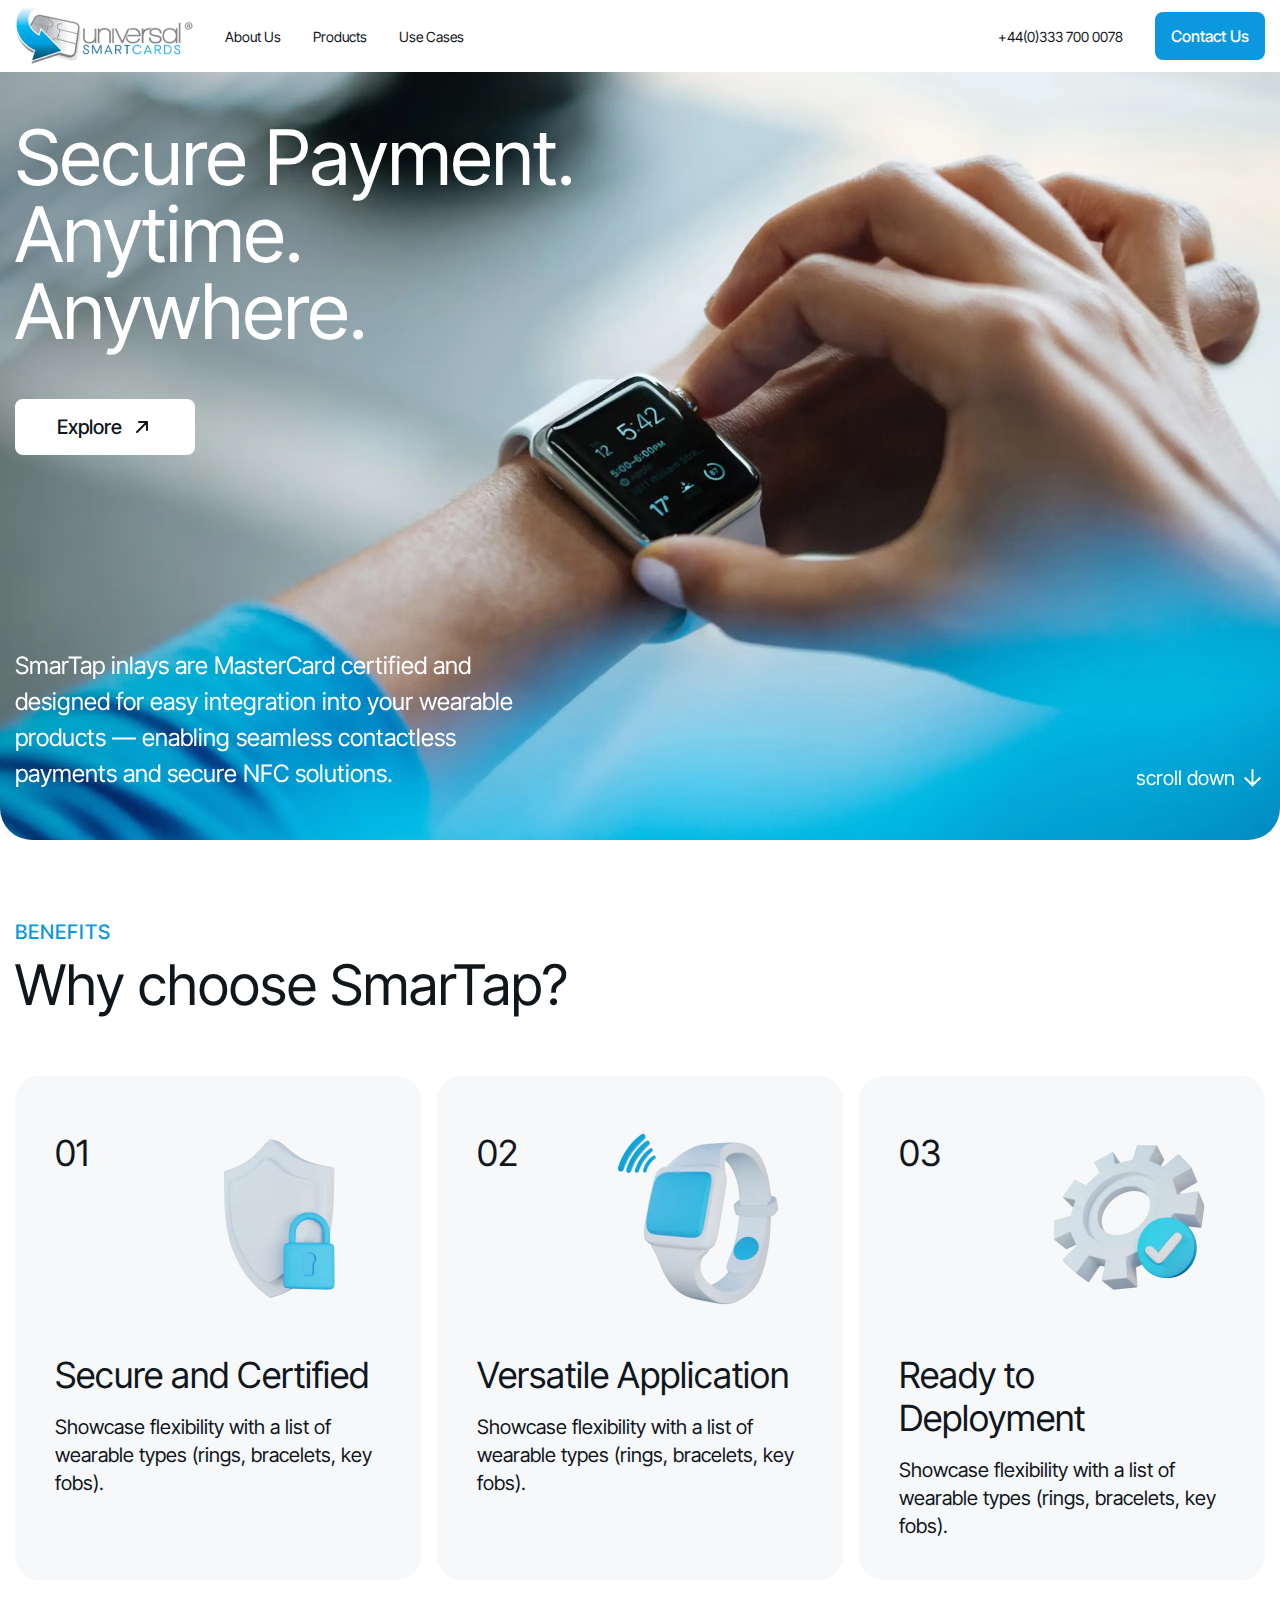
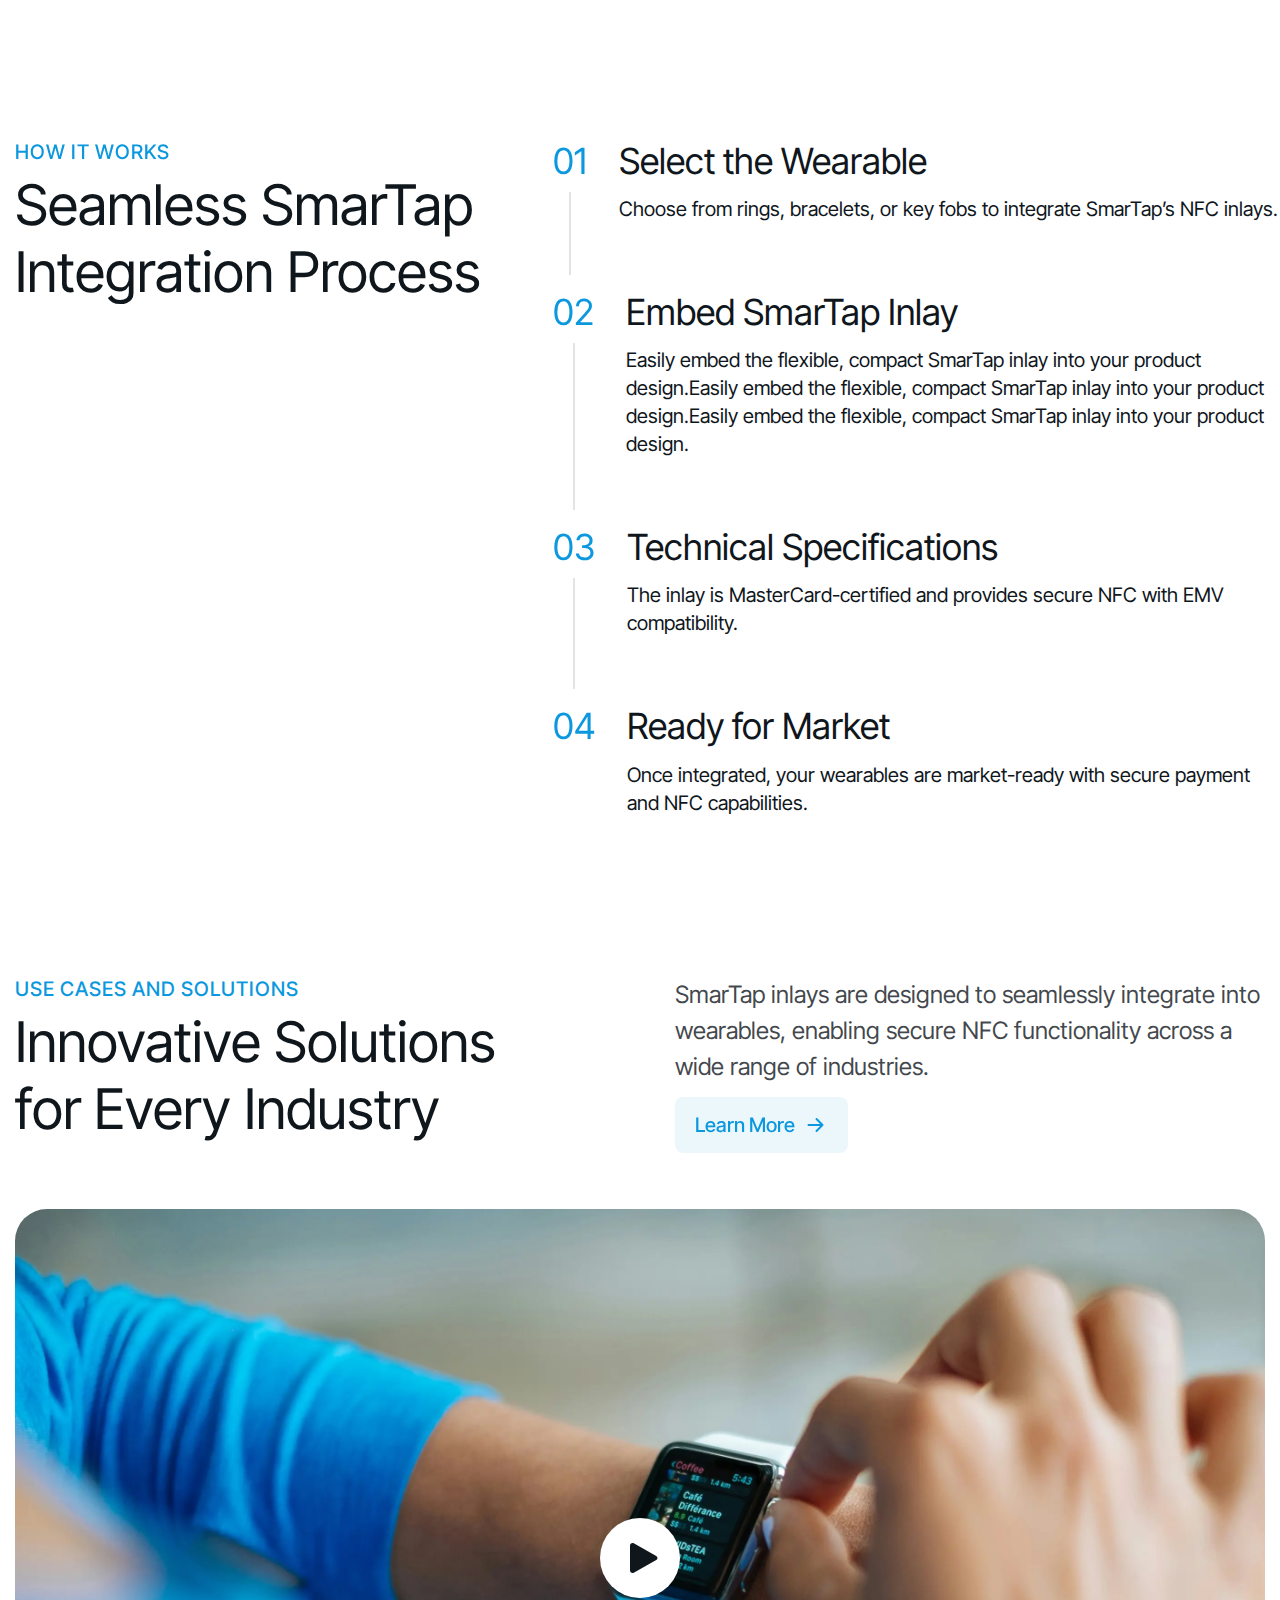
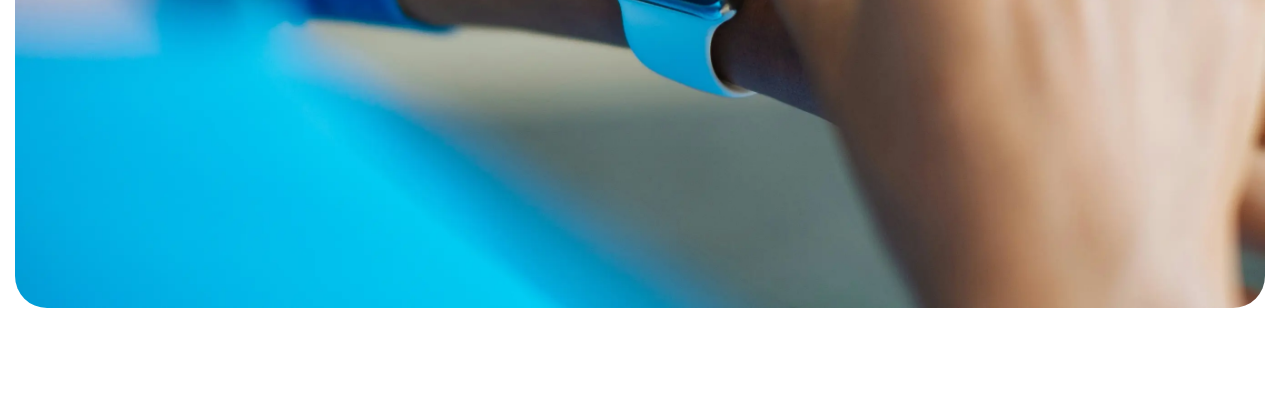
==== index.html @ 13ef45f0 "Update 27.11" ====
<!DOCTYPE html>
<html lang="en">

<head>
	<title>HomePage</title>
	<meta charset="UTF-8">
	<meta name="format-detection" content="telephone=no">
	<!-- <style>body{opacity: 0;}</style> -->
	<link rel="stylesheet" href="css/style.min.css?_v=20241127230939">
	<link rel="shortcut icon" href="favicon.ico">
	<!-- <meta name="robots" content="noindex, nofollow"> -->
	<meta name="viewport" content="width=device-width, initial-scale=1.0">
</head>

<body>
	<div class="wrapper">
		<header class="header">
			<div class="header__container">
				<div class="header__content flex items-center justify-between gap-3">
					<div class="flex items-center gap-8">
						<a href="#" class="header__logo">
							<img src="img/logo.webp" alt="Logo Main">
						</a>
						<div class="header__menu menu">
							<button type="button" class="menu__icon icon-menu"><span></span></button>
							<nav class="menu__body">
								<ul>
									<li>
										<a href="#">
											About Us
										</a>
									</li>
									<li>
										<a href="#">
											Products
										</a>
									</li>
									<li>
										<a href="#">
											Use Cases
										</a>
									</li>
								</ul>
							</nav>
						</div>
					</div>
					<div class="flex items-center gap-8">
						<div class="header__phone-block phone-block">
							<a href="tel:+44(0)333 700 0078" class="phone-block-tel">+44(0)333 700 0078</a>
							<a href="tel:+44(0)333 700 0078" class="phone-block-icon">
								<svg width="18" height="18" viewBox="0 0 18 18" fill="none" xmlns="http://www.w3.org/2000/svg">
									<path d="M6.91872 2.54768C6.66561 1.91492 6.05276 1.5 5.37126 1.5H3.07895C2.20692 1.5 1.5 2.20675 1.5 3.07878C1.5 10.491 7.50898 16.5 14.9212 16.5C15.7933 16.5 16.5 15.793 16.5 14.921L16.5004 12.6283C16.5004 11.9468 16.0856 11.334 15.4528 11.0809L13.2558 10.2024C12.6874 9.97509 12.0402 10.0774 11.57 10.4693L11.0029 10.9422C10.3407 11.4941 9.36636 11.4502 8.75683 10.8407L7.16018 9.24255C6.55065 8.63302 6.50561 7.65945 7.05745 6.99724L7.53027 6.43025C7.92218 5.95996 8.02541 5.31263 7.79805 4.74424L6.91872 2.54768Z" stroke="#0B98DE" stroke-width="2" stroke-linecap="round" stroke-linejoin="round" />
								</svg>
							</a>
						</div>

						<div class="header__actions">
							<a href="#" class="button button-size-m button-primary">
								<span>
									Contact Us
								</span>
							</a>
						</div>
					</div>
				</div>
			</div>
		</header>
		<main class="page">
			<section class="jumbotron">
				<div class="jumbotron__container">
					<div class="jumbotron__content">
						<div class="jumbotron__top top-jumbotron">
							<div class="flex flex-col gap-12">
								<h1 class="display-large text-light-900">
									Secure Payment. <br> Anytime. <br> Anywhere.
								</h1>
								<a href="#" class="jumbotron-button button button-secondary button-size-l justify-center">
									<span>Explore</span>
									<i>
										<svg width="24" height="24" viewBox="0 0 24 24" fill="none" xmlns="http://www.w3.org/2000/svg">
											<path d="M7 17L17 7M17 7H9M17 7V15" stroke="#0F161C" stroke-width="2" stroke-linecap="round" stroke-linejoin="round" />
										</svg>
									</i>
								</a>
							</div>
						</div>
						<div class="jumbotron__bottom bottom-jumbotron flex items-end gap-4 justify-between">
							<div class="jumbotron__desc body-large text-light-900">
								<p>
									SmarTap inlays are MasterCard certified and designed for easy integration into your wearable products — enabling seamless contactless payments and secure NFC solutions.
								</p>
							</div>
							<button type="button" data-goto=".jumpscroll" class="scroll-down-btn body-medium inline-flex items-center gap-1.5 text-light-900">
								<span>
									scroll down
								</span>
								<i>
									<svg width="24" height="24" viewBox="0 0 24 24" fill="none" xmlns="http://www.w3.org/2000/svg">
										<path d="M10.51 3.29757L12.4899 3.29757V16.874L18.5711 10.7929L19.9853 12.2071L11.5 20.6924L3.01471 12.2071L4.42893 10.7929L10.51 16.874L10.51 3.29757Z" fill="currentColor" />
									</svg>
								</i>
							</button>
						</div>
					</div>
				</div>
				<div class="jumbotron__background">
					<img src="img/jumbotron/hero-bg.webp" alt="IMAGE HERO BG">
				</div>
			</section>
			<!-- /.jumbotron -->
			<div class="jumpscroll"></div>
			<section class="benefits py-20">
				<div class="benefits__container">
					<div class="benefits__content">
						<div class="benefits__heading section-heading flex items-start gap-4 justify-between">
							<div class="section-heading__left flex flex-col gap-2">
								<span>Benefits</span>
								<h2 class="headline-large">
									Why choose SmarTap?
								</h2>
							</div>
						</div>
						<div class="benefits__body">
							<div class="benefits__list">
								<div class="benefits__item item-benefit">
									<div class="item-benefit__body">
										<div class="item-benefit__header">
											<span class="headline-medium text-dark-600">01</span>
											<div class="item-benefit__icon">
												<img src="img/benefits/01.webp" alt="Icon Item Benefit">
											</div>
										</div>
										<div class="item-benefit__content">
											<div class="item-benefit__text">
												<h5 class="headline-medium text-dark-800 mb-4">
													Secure and Certified
												</h5>
												<div class="body-medium text-dark-600">
													<p>
														Showcase flexibility with a list of wearable types (rings, bracelets, key fobs).
													</p>
												</div>
											</div>
											<div class="item-benefit__icon--pc">
												<img src="img/benefits/01.webp" alt="Icon Item Benefit">
											</div>
										</div>
									</div>
								</div>
								<div class="benefits__item item-benefit">
									<div class="item-benefit__body">
										<div class="item-benefit__header">
											<span class="headline-medium text-dark-600">02</span>
											<div class="item-benefit__icon">
												<img src="img/benefits/02.webp" alt="Icon Item Benefit">
											</div>
										</div>
										<div class="item-benefit__content">
											<div class="item-benefit__text">
												<h5 class="headline-medium text-dark-800 mb-4">
													Versatile Application
												</h5>
												<div class="body-medium text-dark-600">
													<p>
														Showcase flexibility with a list of wearable types (rings, bracelets, key fobs).
													</p>
												</div>
											</div>
											<div class="item-benefit__icon--pc">
												<img src="img/benefits/02.webp" alt="Icon Item Benefit">
											</div>
										</div>
									</div>
								</div>
								<div class="benefits__item item-benefit">
									<div class="item-benefit__body">
										<div class="item-benefit__header">
											<span class="headline-medium text-dark-600">03</span>
											<div class="item-benefit__icon">
												<img src="img/benefits/03.webp" alt="Icon Item Benefit">
											</div>
										</div>
										<div class="item-benefit__content">
											<div class="item-benefit__text">
												<h5 class="headline-medium text-dark-800 mb-4">
													Ready to Deployment
												</h5>
												<div class="body-medium text-dark-600">
													<p>
														Showcase flexibility with a list of wearable types (rings, bracelets, key fobs).
													</p>
												</div>
											</div>
											<div class="item-benefit__icon--pc">
												<img src="img/benefits/03.webp" alt="Icon Item Benefit">
											</div>
										</div>
									</div>
								</div>
							</div>
						</div>
					</div>
				</div>
			</section>
			<!-- /.benefits -->
			<section class="how-it-works py-20">
				<div class="how-it-works__container">
					<div class="how-it-works__content">
						<div class="how-it-works__heading section-heading flex items-start gap-4 justify-between lg:mb-0">
							<div class="section-heading__left flex flex-col gap-2 sticky top-5">
								<span>How it Works</span>
								<h2 class="headline-large">
									Seamless SmarTap Integration Process
								</h2>
							</div>
						</div>
						<div class="how-it-works__body">
							<div class="how-it-works__steps">
								<div class="how-it-works__step step">
									<div class="step__body">
										<div class="step__num">01</div>
										<div class="step__content">
											<h5 class="headline-medium text-dark-800 mb-3">Select the Wearable</h5>
											<p class="text-dark-600 body-medium">Choose from rings, bracelets, or key fobs to integrate SmarTap’s NFC inlays.</p>
										</div>
									</div>
								</div>
								<div class="how-it-works__step step">
									<div class="step__body">
										<div class="step__num">02</div>
										<div class="step__content">
											<h5 class="headline-medium text-dark-800 mb-3">Embed SmarTap Inlay</h5>
											<p class="text-dark-600 body-medium">Easily embed the flexible, compact SmarTap inlay into your product design.Easily embed the flexible, compact SmarTap inlay into your product design.Easily embed the flexible, compact SmarTap inlay into your product design.</p>
										</div>
									</div>
								</div>
								<div class="how-it-works__step step">
									<div class="step__body">
										<div class="step__num">03</div>
										<div class="step__content">
											<h5 class="headline-medium text-dark-800 mb-3">Technical Specifications</h5>
											<p class="text-dark-600 body-medium">The inlay is MasterCard-certified and provides secure NFC with EMV compatibility.</p>
										</div>
									</div>
								</div>
								<div class="how-it-works__step step">
									<div class="step__body">
										<div class="step__num">04</div>
										<div class="step__content">
											<h5 class="headline-medium text-dark-800 mb-3">Ready for Market</h5>
											<p class="text-dark-600 body-medium">Once integrated, your wearables are market-ready with secure payment and NFC capabilities.</p>
										</div>
									</div>
								</div>
							</div>
						</div>
					</div>
				</div>
			</section>
			<!-- /.how-it-works -->

			<section class="promo-video py-20">
				<div class="promo-video__container">
					<div class="promo-video__content">
						<div class="promo-video__heading section-heading flex items-start gap-4 justify-between flex-wrap">
							<div class="section-heading__left flex flex-col gap-2">
								<span>Use Cases and Solutions</span>
								<h2 class="headline-large">
									Innovative Solutions <br> for Every Industry
								</h2>
							</div>
							<div class="section-heading__right flex flex-col gap-3 items-start">
								<div class="body-large text-dark-700">
									<p>
										SmarTap inlays are designed to seamlessly integrate into wearables, enabling secure NFC functionality across a wide range of industries.
									</p>
								</div>
								<a href="#" class="button button-arrow-right button-size-l button-tinted">
									<span>
										Learn More
									</span>
									<i>
										<svg width="25" height="24" viewBox="0 0 25 24" fill="none" xmlns="http://www.w3.org/2000/svg">
											<path d="M5.5 12H19.5M19.5 12L13.5 6M19.5 12L13.5 18" stroke="currentColor" stroke-width="2" stroke-linecap="round" stroke-linejoin="round" />
										</svg>
									</i>
								</a>
							</div>
						</div>
						<div class="promo-video__body">
							<div class="video-container">
								<video class="video-container__video" id="videoPromoCases" src="img/videos/video-1.mp4" controlslist="nodownload" preload="metadata" poster="img/videos/video-1-preview.webp"></video>
								<button class="video-container__control custom-play">
									<svg width="80" height="80" viewBox="0 0 80 80" fill="none" xmlns="http://www.w3.org/2000/svg">
										<g filter="url(#filter0_b_16534_3296)">
											<rect width="80" height="80" rx="40" fill="white" />
											<path d="M56.25 37.904C57.9167 38.8355 57.9167 41.1645 56.25 42.096L33.75 54.6721C32.0833 55.6037 30 54.4392 30 52.5761L30 27.4239C30 25.5608 32.0833 24.3963 33.75 25.3279L56.25 37.904Z" fill="#0F161C" />
										</g>
										<defs>
											<filter id="filter0_b_16534_3296" x="-16" y="-16" width="112" height="112" filterUnits="userSpaceOnUse" color-interpolation-filters="sRGB">
												<feFlood flood-opacity="0" result="BackgroundImageFix" />
												<feGaussianBlur in="BackgroundImageFix" stdDeviation="8" />
												<feComposite in2="SourceAlpha" operator="in" result="effect1_backgroundBlur_16534_3296" />
												<feBlend mode="normal" in="SourceGraphic" in2="effect1_backgroundBlur_16534_3296" result="shape" />
											</filter>
										</defs>
									</svg>
								</button>
							</div>


						</div>
					</div>
				</div>
			</section>
			<!-- /.promo-video -->
		</main>
		<footer class="footer">
			<div class="footer__container">
			</div>
		</footer>
	</div>
	<script src="js/app.min.js?_v=20241127230939"></script>
</body>

</html>
---- css/style.min.css ----
@import url(https://fonts.googleapis.com/css?family=Inter+Tight:100,200,300,regular,500,600,700,800,900);:root{--dark-900:rgba(0, 0, 0, 1);--dark-800:rgba(15, 22, 28, 1);--dark-700:rgba(15, 22, 28, 0.8);--dark-400:rgba(15, 22, 28, 0.6);--dark-300:rgba(15, 22, 28, 0.12);--light-900:rgba(255, 255, 255, 1);--light-800:rgba(255, 255, 255, 0.9);--light-700:rgba(255, 255, 255, 0.72);--light-400:rgba(255, 255, 255, 0.44);--light-400:rgba(255, 255, 255, 0.24);--light-400:rgba(255, 255, 255, 0.06);--brand-main:rgba(11, 152, 222, 1);--brand-hover:rgba(0, 129, 201, 1);--brand-press:rgba(1, 102, 163, 1);--brand-25:#F7F8FA;--opacity-300:rgba(11, 152, 222, 0.24);--opacity-200:rgba(11, 152, 222, 0.12);--opacity-100:rgba(11, 152, 222, 0.08);--system-info:rgba(11, 99, 222, 1);--system-success:rgba(37, 157, 105, 1);--system-warning:rgba(246, 191, 63, 1);--system-danger:rgba(232, 77, 38, 1);--display-large:6rem;--display-medium:4rem;--display-small:2.25rem;--headline-large:3.5rem;--headline-medium:2.25rem;--headline-small:1.75rem;--headline-extra-small:1.25rem;--title-large:1.2rem;--title-medium:1.25rem;--title-small:1rem;--label-large:1.25rem;--label-medium:1rem;--label-small:.875rem;--body-large:1.5rem;--body-medium:1.25rem;--body-small:.875rem;--focus:rgba(11, 152, 222, 0.24) 0 0 2px;--shadow-l:0 24px 140px rgba(15, 22, 28, 0.12);--shadow-m:0 12px 32px rgba(15, 22, 28, 0.03);--shadow-s:0 8px 26px rgba(15, 22, 28, 0.03);--shadow-xs:0 1px 6px rgba(15, 22, 28, 0.03)}.display-large{font-size:clamp(var(--display-small),6vw,var(--display-large));font-weight:400;line-height:1}.display-medium{font-size:clamp(var(--display-small),5vw,var(--display-medium));font-weight:400;line-height:1}.display-small{font-size:clamp(var(--display-small),4vw,var(--display-small));font-weight:400;line-height:1}.headline-large{font-size:clamp(var(--headline-small),6vw,var(--headline-large));font-weight:400;line-height:1.2}.headline-medium{font-size:clamp(var(--headline-small),5vw,var(--headline-medium));font-weight:400;line-height:1.2}.headline-small{font-size:clamp(var(--headline-small),4vw,var(--headline-small));font-weight:400;line-height:1.2}.headline-extra-small{font-size:clamp(var(--headline-extra-small),3vw,var(--headline-extra-small));font-weight:400;line-height:1.2}.title-large{font-size:clamp(var(--title-medium),3vw,var(--title-large));font-weight:500;line-height:1.2;letter-spacing:2px}.title-medium{font-size:clamp(var(--title-small),3vw,var(--title-medium));font-weight:500;line-height:1.2;letter-spacing:2px}.title-small{font-size:1rem;font-weight:500;line-height:1.2;letter-spacing:2px}.label-large{font-size:clamp(var(--label-medium),2vw,var(--label-large));font-weight:500;line-height:1.2}.label-medium{font-size:clamp(var(--label-small),2vw,var(--label-medium));font-weight:500;line-height:1.2}.label-small{font-size:.875rem;font-weight:500;line-height:1.2}.body-large{font-size:clamp(var(--body-small),2vw,var(--body-large));font-weight:400;line-height:1.5}.body-medium{font-size:clamp(var(--body-small),2.5vw,var(--body-medium));font-weight:400;line-height:1.4}.body-small{font-size:.875rem;font-weight:400;line-height:1.4}*{padding:0;margin:0;border:0}*,*::after,*::before{box-sizing:border-box}*::after,*::before{display:inline-block}body,html{height:100%;min-width:320px}body{color:#0f161c;line-height:1;font-family:"Inter Tight";font-size:.875rem;-ms-text-size-adjust:100%;-moz-text-size-adjust:100%;-webkit-text-size-adjust:100%;-webkit-font-smoothing:antialiased;-moz-osx-font-smoothing:grayscale}button,input,textarea{font-family:"Inter Tight";font-size:inherit;line-height:inherit;color:inherit;background-color:rgba(0,0,0,0)}input,textarea{width:100%}label{display:inline-block}button,option,select{cursor:pointer}a{display:inline-block;color:inherit;text-decoration:none}ul li{list-style:none}img{vertical-align:top}h1,h2,h3,h4,h5,h6{font-weight:inherit;font-size:inherit}*,::after,::before{--tw-border-spacing-x:0;--tw-border-spacing-y:0;--tw-translate-x:0;--tw-translate-y:0;--tw-rotate:0;--tw-skew-x:0;--tw-skew-y:0;--tw-scale-x:1;--tw-scale-y:1;--tw-scroll-snap-strictness:proximity;--tw-ring-offset-width:0px;--tw-ring-offset-color:#fff;--tw-ring-color:rgb(59 130 246 / 0.5);--tw-ring-offset-shadow:0 0 #0000;--tw-ring-shadow:0 0 #0000;--tw-shadow:0 0 #0000;--tw-shadow-colored:0 0 #0000}::-ms-backdrop{--tw-border-spacing-x:0;--tw-border-spacing-y:0;--tw-translate-x:0;--tw-translate-y:0;--tw-rotate:0;--tw-skew-x:0;--tw-skew-y:0;--tw-scale-x:1;--tw-scale-y:1;--tw-scroll-snap-strictness:proximity;--tw-ring-offset-width:0px;--tw-ring-offset-color:#fff;--tw-ring-color:rgb(59 130 246 / 0.5);--tw-ring-offset-shadow:0 0 #0000;--tw-ring-shadow:0 0 #0000;--tw-shadow:0 0 #0000;--tw-shadow-colored:0 0 #0000}::backdrop{--tw-border-spacing-x:0;--tw-border-spacing-y:0;--tw-translate-x:0;--tw-translate-y:0;--tw-rotate:0;--tw-skew-x:0;--tw-skew-y:0;--tw-scale-x:1;--tw-scale-y:1;--tw-scroll-snap-strictness:proximity;--tw-ring-offset-width:0px;--tw-ring-offset-color:#fff;--tw-ring-color:rgb(59 130 246 / 0.5);--tw-ring-offset-shadow:0 0 #0000;--tw-ring-shadow:0 0 #0000;--tw-shadow:0 0 #0000;--tw-shadow-colored:0 0 #0000}*,::after,::before{box-sizing:border-box;border-width:0;border-style:solid;border-color:#e5e7eb}::after,::before{--tw-content:''}:host,html{line-height:1.5;-webkit-text-size-adjust:100%;-moz-tab-size:4;-o-tab-size:4;tab-size:4;font-family:ui-sans-serif,system-ui,sans-serif,"Apple Color Emoji","Segoe UI Emoji","Segoe UI Symbol","Noto Color Emoji";-webkit-font-feature-settings:normal;font-feature-settings:normal;font-variation-settings:normal;-webkit-tap-highlight-color:transparent}body{margin:0;line-height:inherit}hr{height:0;color:inherit;border-top-width:1px}abbr:where([title]){-webkit-text-decoration:underline dotted;text-decoration:underline dotted}h1,h2,h3,h4,h5,h6{font-size:inherit;font-weight:inherit}a{color:inherit;text-decoration:inherit}b,strong{font-weight:bolder}code,kbd,pre,samp{font-family:ui-monospace,SFMono-Regular,Menlo,Monaco,Consolas,"Liberation Mono","Courier New",monospace;-webkit-font-feature-settings:normal;font-feature-settings:normal;font-variation-settings:normal;font-size:1em}small{font-size:80%}sub,sup{font-size:75%;line-height:0;position:relative;vertical-align:baseline}sub{bottom:-.25em}sup{top:-.5em}table{text-indent:0;border-color:inherit;border-collapse:collapse}button,input,optgroup,select,textarea{font-family:inherit;-webkit-font-feature-settings:inherit;font-feature-settings:inherit;font-variation-settings:inherit;font-size:100%;font-weight:inherit;line-height:inherit;letter-spacing:inherit;color:inherit;margin:0;padding:0}button,select{text-transform:none}button,input:where([type='button']),input:where([type='reset']),input:where([type='submit']){-webkit-appearance:button;background-color:transparent;background-image:none}:-moz-focusring{outline:auto}:-moz-ui-invalid{box-shadow:none}progress{vertical-align:baseline}::-webkit-inner-spin-button,::-webkit-outer-spin-button{height:auto}[type='search']{-webkit-appearance:textfield;outline-offset:-2px}::-webkit-search-decoration{-webkit-appearance:none}::-webkit-file-upload-button{-webkit-appearance:button;font:inherit}summary{display:list-item}blockquote,dd,dl,figure,h1,h2,h3,h4,h5,h6,hr,p,pre{margin:0}fieldset{margin:0;padding:0}legend{padding:0}menu,ol,ul{list-style:none;margin:0;padding:0}dialog{padding:0}textarea{resize:vertical}input::-webkit-input-placeholder,textarea::-webkit-input-placeholder{opacity:1;color:#9ca3af}input:-ms-input-placeholder,textarea:-ms-input-placeholder{opacity:1;color:#9ca3af}input::-ms-input-placeholder,textarea::-ms-input-placeholder{opacity:1;color:#9ca3af}input::placeholder,textarea::placeholder{opacity:1;color:#9ca3af}[role="button"],button{cursor:pointer}:disabled{cursor:default}audio,canvas,embed,iframe,img,object,svg,video{display:block;vertical-align:middle}img,video{max-width:100%;height:auto}[hidden]:where(:not([hidden="until-found"])){display:none}.container{width:100%}.visible{visibility:visible}.static{position:static}.fixed{position:fixed}.absolute{position:absolute}.relative{position:relative}.sticky{position:sticky}.top-5{top:1.25rem}.mb-3{margin-bottom:.75rem}.mb-4{margin-bottom:1rem}.block{display:block}.flex{display:flex}.inline-flex{display:inline-flex}.hidden{display:none}.transform{-webkit-transform:translate(var(--tw-translate-x),var(--tw-translate-y)) rotate(var(--tw-rotate)) skewX(var(--tw-skew-x)) skewY(var(--tw-skew-y)) scaleX(var(--tw-scale-x)) scaleY(var(--tw-scale-y));transform:translate(var(--tw-translate-x),var(--tw-translate-y)) rotate(var(--tw-rotate)) skewX(var(--tw-skew-x)) skewY(var(--tw-skew-y)) scaleX(var(--tw-scale-x)) scaleY(var(--tw-scale-y))}.resize{resize:both}.flex-col{flex-direction:column}.flex-wrap{flex-wrap:wrap}.items-start{align-items:flex-start}.items-end{align-items:flex-end}.items-center{align-items:center}.justify-center{justify-content:center}.justify-between{justify-content:space-between}.gap-1\.5{gap:.375rem}.gap-12{gap:3rem}.gap-2{gap:.5rem}.gap-3{gap:.75rem}.gap-4{gap:1rem}.gap-8{gap:2rem}.py-20{padding-top:5rem;padding-bottom:5rem}.text-dark-700{color:rgba(15,22,28,.8)}.text-dark-800{color:#0f161c}.text-light-900{color:#fff}.outline{outline-style:solid}.blur{--tw-blur:blur(8px);-webkit-filter:var(--tw-blur) var(--tw-brightness) var(--tw-contrast) var(--tw-grayscale) var(--tw-hue-rotate) var(--tw-invert) var(--tw-saturate) var(--tw-sepia) var(--tw-drop-shadow);filter:var(--tw-blur) var(--tw-brightness) var(--tw-contrast) var(--tw-grayscale) var(--tw-hue-rotate) var(--tw-invert) var(--tw-saturate) var(--tw-sepia) var(--tw-drop-shadow)}.filter{-webkit-filter:var(--tw-blur) var(--tw-brightness) var(--tw-contrast) var(--tw-grayscale) var(--tw-hue-rotate) var(--tw-invert) var(--tw-saturate) var(--tw-sepia) var(--tw-drop-shadow);filter:var(--tw-blur) var(--tw-brightness) var(--tw-contrast) var(--tw-grayscale) var(--tw-hue-rotate) var(--tw-invert) var(--tw-saturate) var(--tw-sepia) var(--tw-drop-shadow)}.transition{transition-property:color,background-color,border-color,text-decoration-color,fill,stroke,opacity,box-shadow,backdrop-filter,-webkit-transform,-webkit-filter;transition-property:color,background-color,border-color,text-decoration-color,fill,stroke,opacity,box-shadow,transform,filter,backdrop-filter;transition-property:color,background-color,border-color,text-decoration-color,fill,stroke,opacity,box-shadow,transform,filter,backdrop-filter,-webkit-transform,-webkit-filter;transition-timing-function:cubic-bezier(.4,0,.2,1);transition-duration:150ms}.lock body{overflow:hidden;touch-action:none;-ms-scroll-chaining:none;overscroll-behavior:none}.wrapper{min-height:100%;display:flex;flex-direction:column;overflow:hidden}@supports (overflow:clip){.wrapper{overflow:clip}}.wrapper>main{flex:1 1 auto}.wrapper>*{min-width:0}[class*=__container]{max-width:87.8125rem;margin:0 auto;padding:0 .9375rem}[class*="--gc"]{display:grid;min-width:0;grid-template-columns:.9375rem 1fr minmax(auto,85.9375rem) 1fr .9375rem}[class*="--gc"]>*{min-width:0;grid-column:3/4}.menu__body ul{display:flex;align-items:center;gap:2rem}.menu__body a{font-weight:400;color:#0f161c;transition:color .3s;font-size:.875rem}.menu__body a:hover{color:rgba(15,22,28,.8)}.icon-menu{display:none}.ibg{width:100%;height:100%;-o-object-fit:cover;object-fit:cover}.ibg--top{-o-object-position:top;object-position:top}.ibg--bottom{-o-object-position:bottom;object-position:bottom}.ibg--left{-o-object-position:left;object-position:left}.ibg--right{-o-object-position:right;object-position:right}.ibg--contain{-o-object-fit:contain;object-fit:contain}.phone-block-icon{min-width:2.5rem;min-height:2.5rem;background-color:var(--opacity-100);align-items:center;justify-content:center;border-radius:.5rem;padding:.25rem;transition-property:color,background-color,border-color,text-decoration-color,fill,stroke;transition-timing-function:cubic-bezier(.4,0,.2,1);transition-duration:150ms}.phone-block-icon:hover{background-color:var(--opacity-200)}.phone-block-icon:active{background-color:var(--opacity-300)}.phone-block-tel{color:var(--dark-800);font-size:.875rem;line-height:1.4;font-weight:400;display:none;transition-property:color,background-color,border-color,text-decoration-color,fill,stroke;transition-timing-function:cubic-bezier(.4,0,.2,1);transition-duration:150ms}.video-container__control.custom-play.phone-block-tel{opacity:0}.phone-block-tel:hover{color:var(--dark-700)}.button{position:relative;display:inline-flex;align-items:center;gap:.5rem;transition-property:color,background-color,border-color,text-decoration-color,fill,stroke;transition-timing-function:cubic-bezier(.4,0,.2,1);transition-duration:150ms}.button.button-size-l{min-width:3.5rem;padding:.5rem 1.25rem;font-size:clamp(var(--label-medium),2vw,var(--label-large));line-height:1.2;font-weight:500}.button.button-size-m{min-height:3rem;min-width:3rem;padding:.25rem 1rem;font-size:clamp(var(--label-small),2vw,var(--label-medium));line-height:1.2;font-weight:500}.button.button-arrow-right i{transition-property:-webkit-transform;transition-property:transform;transition-property:transform,-webkit-transform;transition-timing-function:cubic-bezier(.4,0,.2,1);transition-duration:150ms}.button.button-arrow-right:hover i{-webkit-transform:translateX(5px);transform:translateX(5px)}.button-primary{background-color:var(--brand-main);color:var(--light-900);border-radius:.5rem}.button-primary:hover{background-color:var(--brand-hover)}.button-primary:focus{box-shadow:0 0 0 2px rgba(11,152,222,.24)}.button-primary:active{background-color:var(--brand-press)}.button-secondary{background-color:var(--light-900);color:var(--dark-800);border-radius:.5rem}.button-secondary:focus{box-shadow:0 0 0 2px rgba(11,152,222,.24)}.button-tinted{background-color:var(--opacity-100);color:var(--brand-main);border-radius:.5rem}.button-tinted:hover{background-color:var(--opacity-200)}.button-tinted:focus{box-shadow:0 0 0 2px rgba(11,152,222,.24)}.button-tinted:active{background-color:var(--opacity-300)}.section-heading__left span{color:var(--brand-main);font-size:clamp(var(--title-small),3vw,var(--title-medium));font-weight:500;line-height:120%;letter-spacing:1px;text-align:left;text-transform:uppercase}.video-container{position:relative;display:inline-block;overflow:hidden}.video-container::before{content:"";position:absolute;inset:0;background-color:rgba(0,0,0,.2);transition:all .3s;opacity:0;pointer-events:none}.video-container.video-pause::before{opacity:1;pointer-events:auto}.video-container.video-play::before{opacity:0;pointer-events:none}.video-container__video{display:block;width:100%;height:auto}.video-container__control.custom-play{position:absolute;top:50%;left:50%;-webkit-transform:translate(-50%,-50%);transform:translate(-50%,-50%);background:rgba(0,0,0,0);border:none;padding:0;cursor:pointer;z-index:10;display:block}.video-container__control.custom-play svg{pointer-events:none;transition:opacity .3s ease}.video-container__control.custom-play.hidden{opacity:0}.scroll-down-btn{transition-property:color,background-color,border-color,text-decoration-color,fill,stroke;transition-timing-function:cubic-bezier(.4,0,.2,1);transition-duration:150ms}.scroll-down-btn i{display:inline-block;-webkit-animation:pulse 1.5s infinite;animation:pulse 1.5s infinite}@-webkit-keyframes pulse{0%{-webkit-transform:translateY(0);transform:translateY(0)}25%{-webkit-transform:translateY(5px);transform:translateY(5px)}50%{-webkit-transform:translateY(-5px);transform:translateY(-5px)}75%{-webkit-transform:translateY(5px);transform:translateY(5px)}100%{-webkit-transform:translateY(0);transform:translateY(0)}}@keyframes pulse{0%{-webkit-transform:translateY(0);transform:translateY(0)}25%{-webkit-transform:translateY(5px);transform:translateY(5px)}50%{-webkit-transform:translateY(-5px);transform:translateY(-5px)}75%{-webkit-transform:translateY(5px);transform:translateY(5px)}100%{-webkit-transform:translateY(0);transform:translateY(0)}}.header{padding:.5rem 0;min-height:4.5rem}.header__logo img{max-width:11.125rem;width:100%}.jumbotron{position:relative;display:flex;flex-direction:column;height:100%;min-height:48rem;max-height:87.5rem;border-radius:0 0 2rem 2rem}.jumbotron__container{min-height:100%;width:100%;flex:1;display:flex;flex-direction:column}.jumbotron__content{position:relative;z-index:5;padding:3rem 0;flex:1;display:flex;flex-direction:column;justify-content:space-between;gap:1.25rem;height:100%}.jumbotron__background{position:absolute;inset:0}.jumbotron__background img{border-radius:0 0 2rem 2rem;max-width:100%;width:100%;height:100%;-o-object-fit:cover;object-fit:cover}.jumbotron-button{max-width:11.25rem}.jumbotron-button:hover i{-webkit-transform:translate(5px,-5px);transform:translate(5px,-5px)}.jumbotron-button i{transition-property:-webkit-transform;transition-property:transform;transition-property:transform,-webkit-transform;transition-timing-function:cubic-bezier(.4,0,.2,1);transition-duration:150ms}.jumbotron__desc{max-width:33.75rem}.benefits__item{border-radius:1.5rem;background-color:var(--brand-25)}.benefits__item .item-benefit__header{display:flex;align-items:start;gap:1rem;justify-content:space-between;margin-bottom:2rem}.benefits__item .item-benefit__icon img{max-width:12.5rem;width:100%}.how-it-works__step{display:flex;flex-direction:column}.how-it-works__step:not(:first-child){margin-top:1rem}.how-it-works__step:last-child{padding-bottom:0}.how-it-works__step:last-child .step__num::before{content:"";display:none}.how-it-works__step .step__body{display:flex;flex:1}.how-it-works__step .step__num{color:var(--brand-main);font-size:clamp(var(--headline-small),5vw,var(--headline-medium));line-height:1.2;font-weight:400;position:relative}.how-it-works__step .step__num::before{content:"";position:absolute;width:2px;left:50%;-webkit-transform:translateX(-50%);transform:translateX(-50%);background-color:var(--dark-300)}@media (min-width:29.99875em){.how-it-works__step .step__body{gap:2rem}.how-it-works__step .step__num::before{height:100%}}@media (min-width:47.99875em){.button.button-size-l{min-height:3.5rem}.benefits__item{padding:2.5rem}.how-it-works__content{display:grid;grid-template-columns:41.4705882353% 58.5294117647%;gap:20px}.how-it-works__step{padding-bottom:3.25rem}.how-it-works__step .step__num::before{top:3.25rem}.promo-video .section-heading__right{max-width:36.875rem}}@media (min-width:61.99875em){.section-heading{margin-bottom:3.5rem}.video-container::before{border-radius:2rem}.video-container__video{border-radius:2rem}.benefits__list{display:grid;grid-template-columns:repeat(3,1fr);gap:1rem}.benefits__item .item-benefit__header span{display:inline-block;margin-top:1rem}.benefits__item .item-benefit__icon--pc{display:none}}@media (min-width:640px){.container{max-width:640px}}@media (min-width:768px){.container{max-width:768px}}@media (min-width:1024px){.container{max-width:1024px}.phone-block-icon{display:none}.phone-block-tel{display:inline-block}.lg\:mb-0{margin-bottom:0}}@media (min-width:1280px){.container{max-width:1280px}}@media (min-width:1536px){.container{max-width:1536px}}@media (max-width:61.99875em){.benefits__list{display:flex;flex-direction:column;gap:1rem}.benefits__item{display:flex;align-items:center;justify-content:space-between}.benefits__item .item-benefit__header span{display:none}}@media (max-width:47.99875em){.menu__body{position:fixed;width:100%;height:100%;left:-100%;top:0;overflow:auto;padding:3.125rem .9375rem .9375rem 1.875rem;transition:left .3s}.menu__body::before{content:"";position:fixed;width:100%;height:4.375rem;left:-100%;top:0;transition:left .3s;z-index:2}.menu-open .menu__body{left:0}.menu-open .menu__body::before{left:0}.icon-menu{display:block;position:relative;width:1.875rem;height:1.125rem;z-index:5}.icon-menu span,.icon-menu::after,.icon-menu::before{content:"";transition:all .3s ease 0s;right:0;position:absolute;width:100%;height:.125rem;background-color:#000}.icon-menu::before{top:0}.icon-menu::after{bottom:0}.icon-menu span{top:calc(50% - .0625rem)}.menu-open .icon-menu span{width:0}.menu-open .icon-menu::before{top:calc(50% - .0625rem);-webkit-transform:rotate(-45deg);transform:rotate(-45deg)}.menu-open .icon-menu::after{bottom:calc(50% - .0625rem);-webkit-transform:rotate(45deg);transform:rotate(45deg)}.button.button-size-l{min-height:3rem}.section-heading{margin-bottom:2rem}.video-container::before{border-radius:1rem}.video-container__video{border-radius:1rem}.benefits__item{padding:1.5rem}.how-it-works__content{display:flex;flex-direction:column}.how-it-works__step{padding-bottom:20px}.how-it-works__step .step__num::before{top:30px}}@media (max-width:47.99875em)and (any-hover:none){.icon-menu{cursor:default}}@media (max-width:29.99875em){.how-it-works__step{padding-bottom:0}.how-it-works__step .step__body{gap:1.25rem}.how-it-works__step .step__num::before{bottom:0}.how-it-works__step .step__num::before{top:2.5rem}}@media (max-width:61.99875em)and (min-width:47.99875em){.section-heading{margin-bottom:3rem}.video-container::before{border-radius:1.5rem}.video-container__video{border-radius:1.5rem}}@media (max-width:61.99875em)and (min-width:29.99875em){.benefits__item .item-benefit__content{display:flex;align-items:center;justify-content:space-between}.benefits__item .item-benefit__header{display:none}.benefits__item .item-benefit__icon{display:none}}
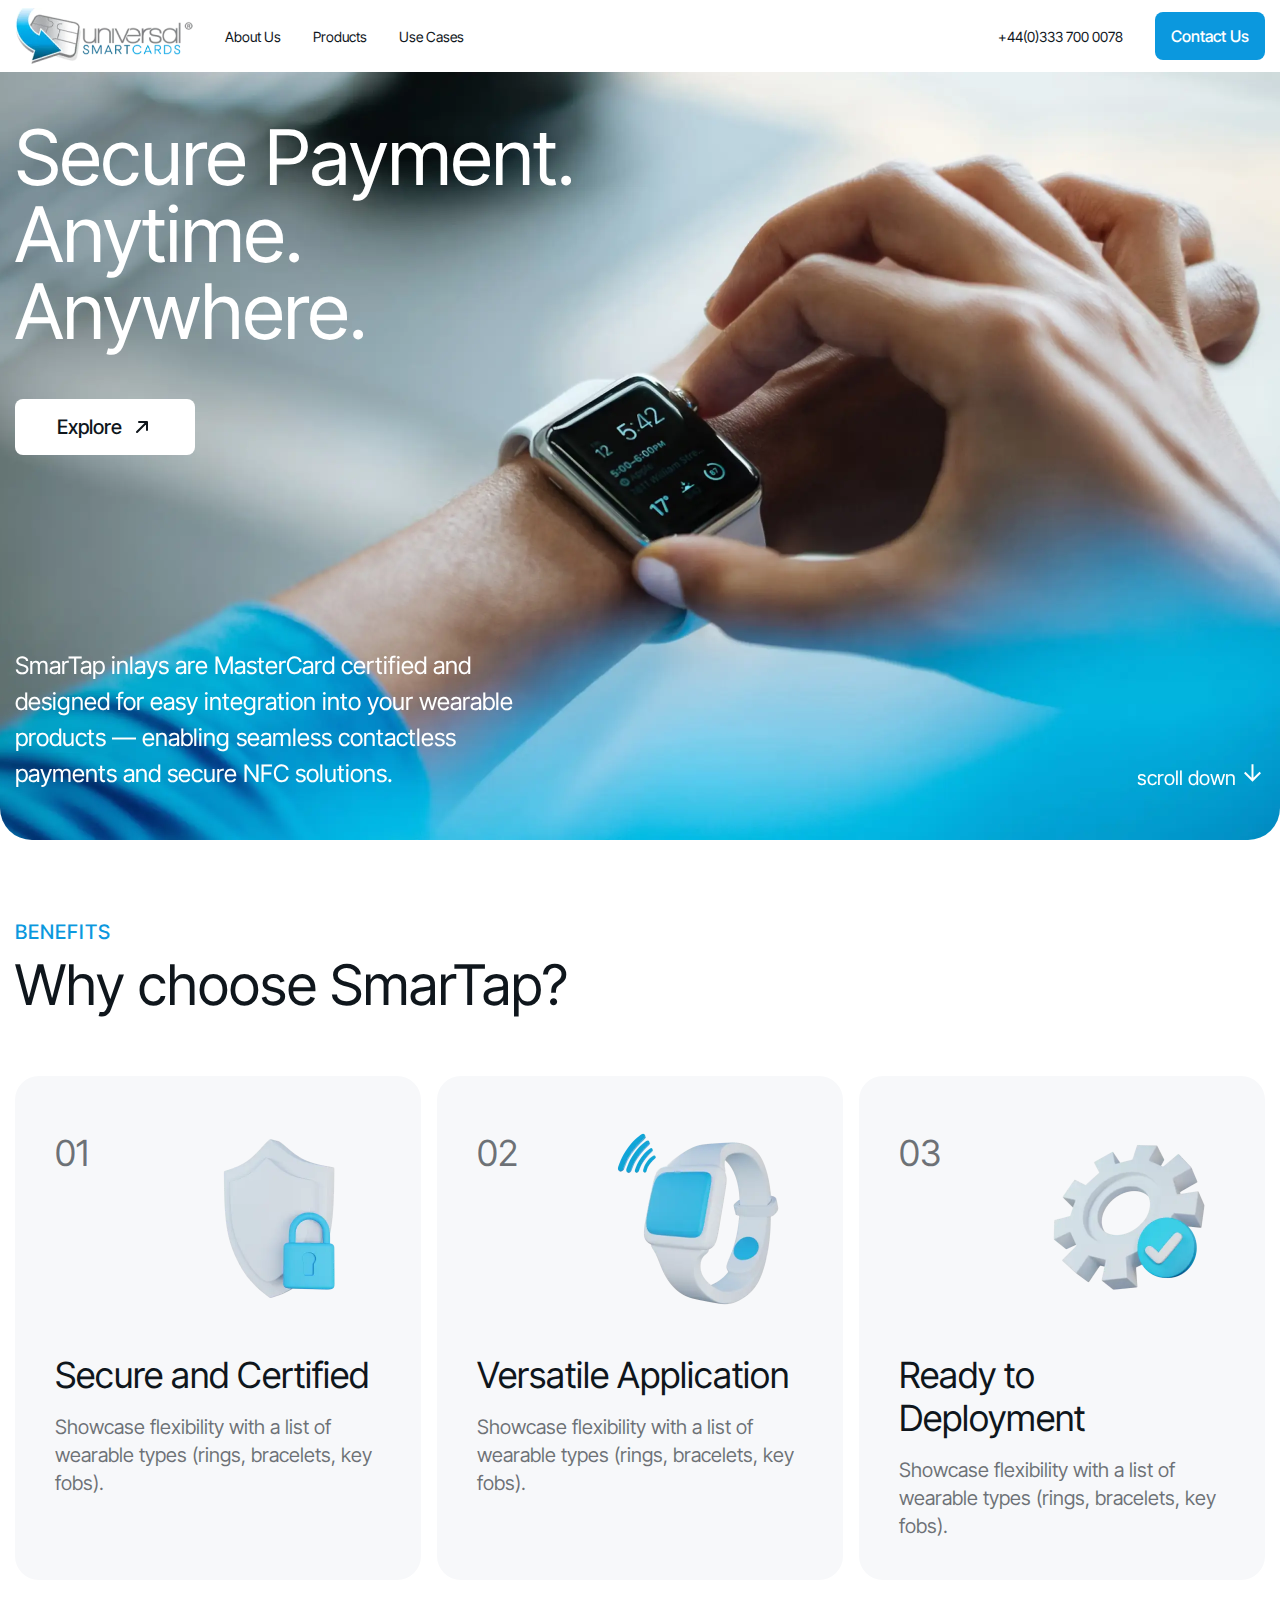
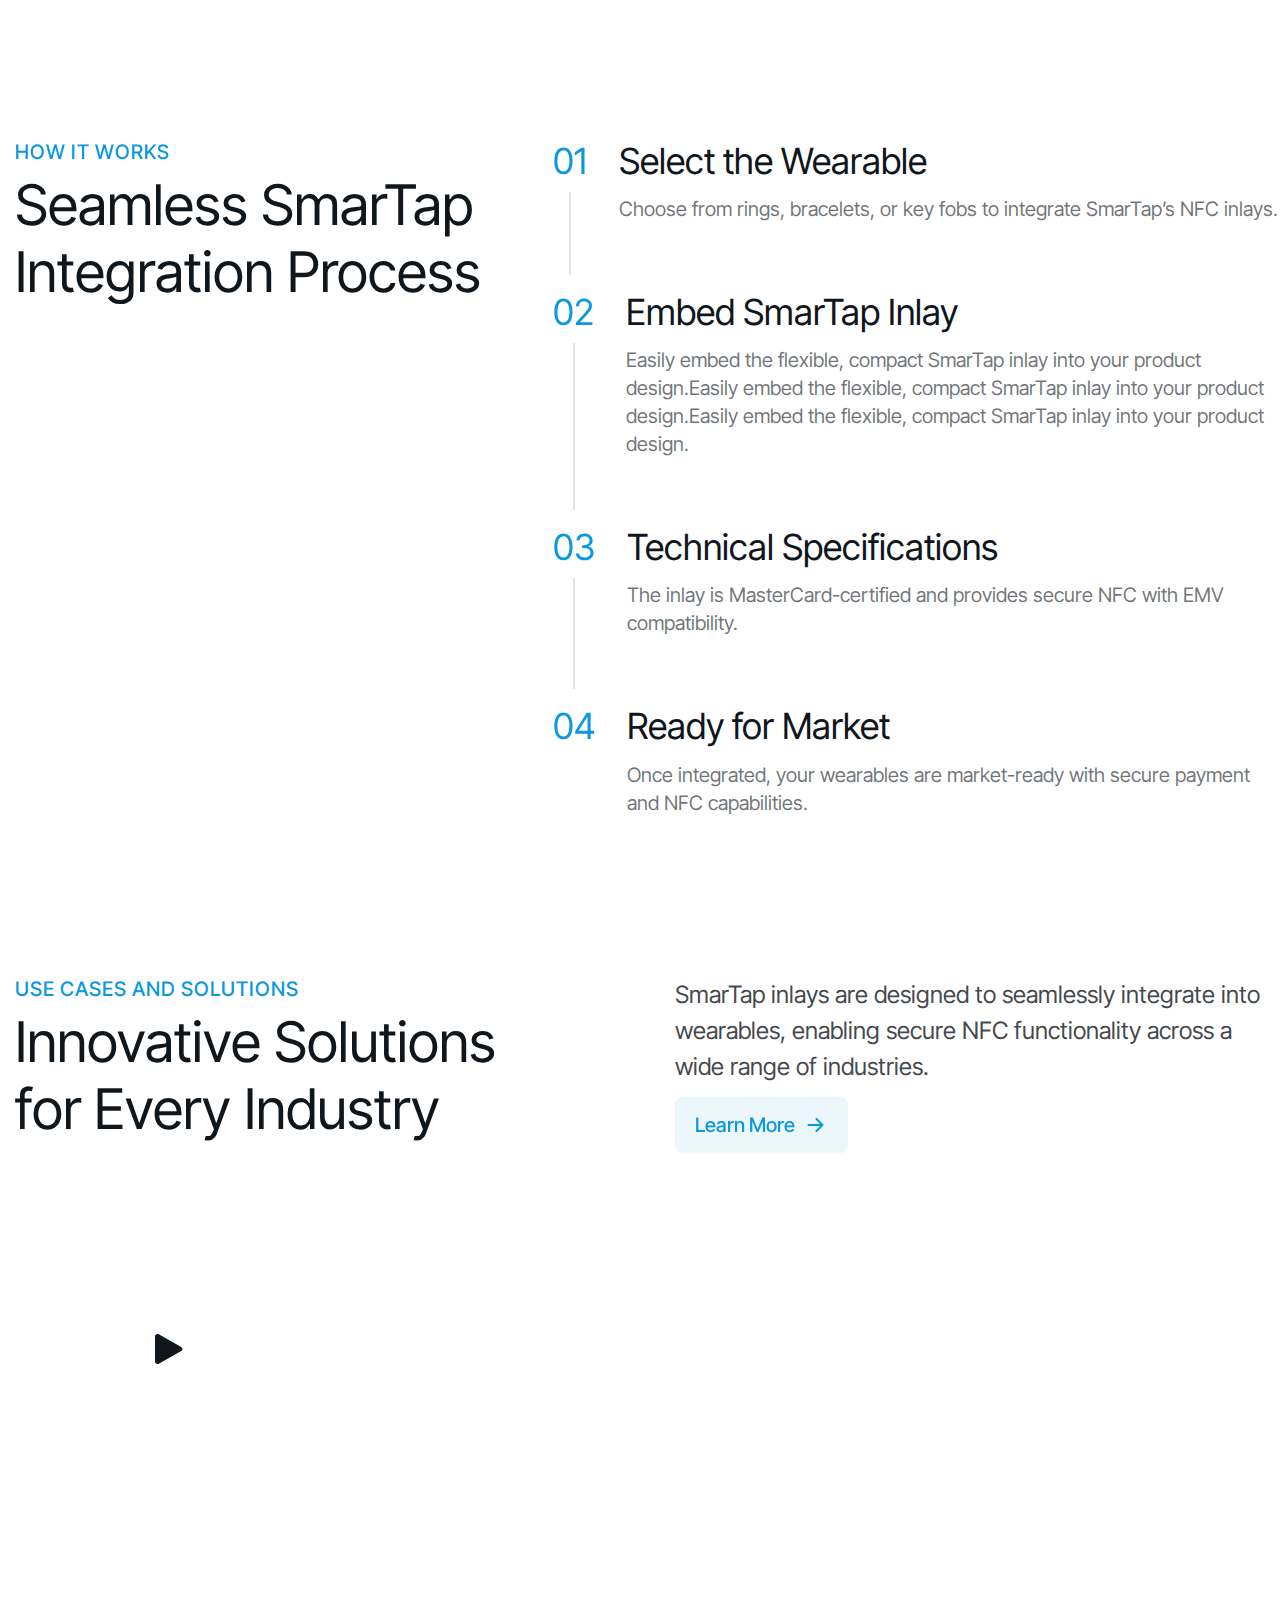
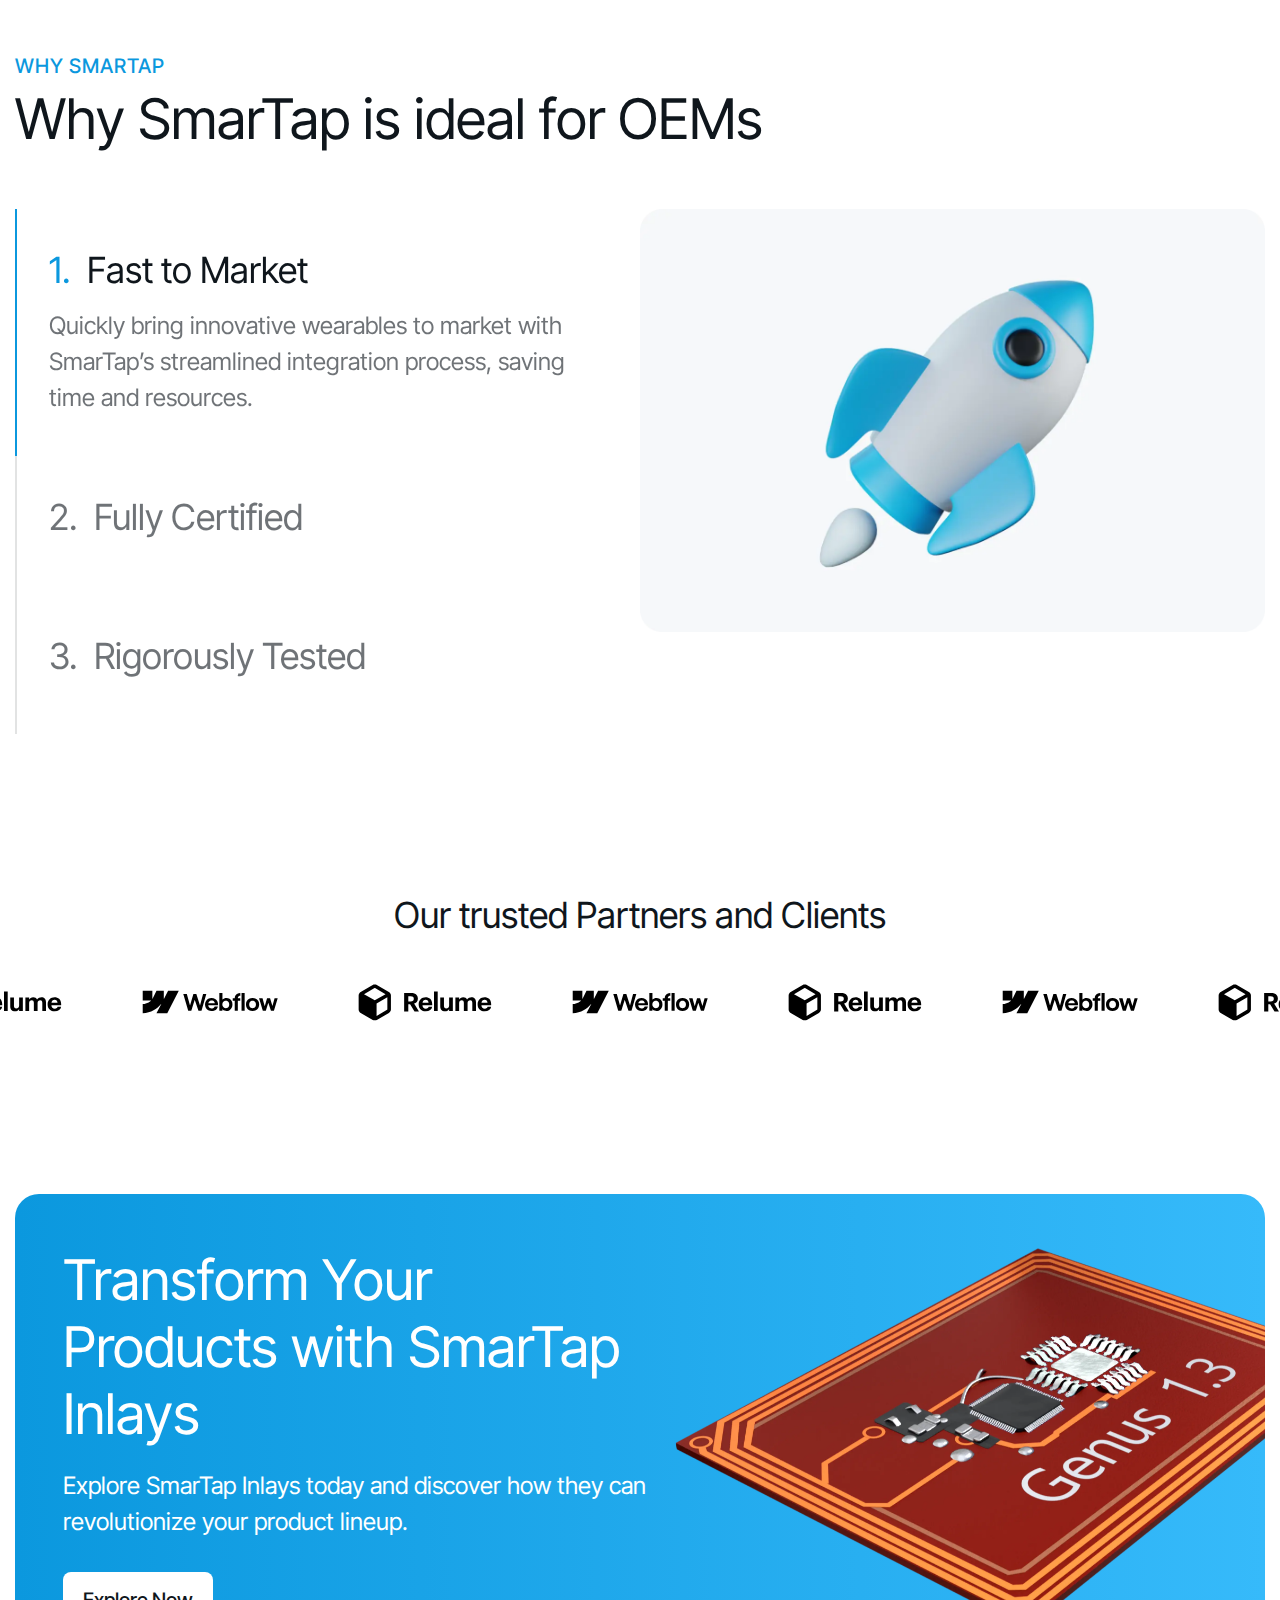
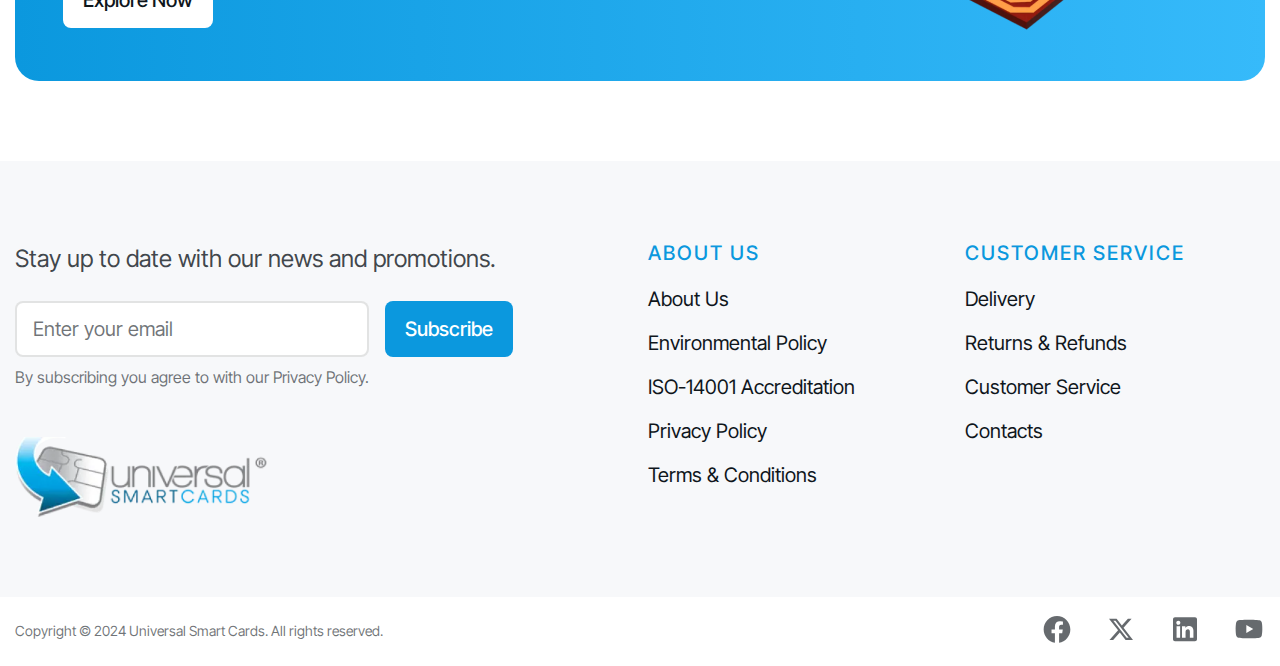
==== commit 605e6b63: "Update 29.11-30.11" ====
--- a/index.html
+++ b/index.html
@@ -6,7 +6,7 @@
 	<meta charset="UTF-8">
 	<meta name="format-detection" content="telephone=no">
 	<!-- <style>body{opacity: 0;}</style> -->
-	<link rel="stylesheet" href="css/style.min.css?_v=20241127230939">
+	<link rel="stylesheet" href="css/style.min.css?_v=20241130011218">
 	<link rel="shortcut icon" href="favicon.ico">
 	<!-- <meta name="robots" content="noindex, nofollow"> -->
 	<meta name="viewport" content="width=device-width, initial-scale=1.0">
@@ -17,12 +17,13 @@
 		<header class="header">
 			<div class="header__container">
 				<div class="header__content flex items-center justify-between gap-3">
-					<div class="flex items-center gap-8">
+					<div class="flex items-center sm:gap-8 gap-3">
+						<button type="button" class="menu__icon icon-menu"><span></span></button>
 						<a href="#" class="header__logo">
 							<img src="img/logo.webp" alt="Logo Main">
 						</a>
 						<div class="header__menu menu">
-							<button type="button" class="menu__icon icon-menu"><span></span></button>
+
 							<nav class="menu__body">
 								<ul>
 									<li>
@@ -44,7 +45,7 @@
 							</nav>
 						</div>
 					</div>
-					<div class="flex items-center gap-8">
+					<div class="flex items-center sm:gap-8 gap-2">
 						<div class="header__phone-block phone-block">
 							<a href="tel:+44(0)333 700 0078" class="phone-block-tel">+44(0)333 700 0078</a>
 							<a href="tel:+44(0)333 700 0078" class="phone-block-icon">
@@ -65,6 +66,130 @@
 				</div>
 			</div>
 		</header>
+		<div class="header-mob-menu">
+			<div class="header-mob-menu-top">
+				<div class="menu">
+					<nav class="menu__body">
+						<p class="text-brand-main title-medium mb-5 uppercase">About Us</p>
+						<ul>
+							<li>
+								<a href="#">
+									About Us
+
+
+
+
+								</a>
+							</li>
+							<li>
+								<a href="#">
+									Environmental Policy
+								</a>
+							</li>
+							<li>
+								<a href="#">
+									ISO-14001 Accreditation
+								</a>
+							</li>
+							<li>
+								<a href="#">
+									Privacy Policy
+								</a>
+							</li>
+							<li>
+								<a href="#">
+									Terms &amp; Conditions
+								</a>
+							</li>
+						</ul>
+					</nav>
+				</div>
+				<div class="menu">
+					<nav class="menu__body">
+						<p class="text-brand-main title-medium mb-5 uppercase">Customer Service</p>
+						<ul>
+							<li>
+								<a href="#">
+									Delivery
+
+
+
+
+								</a>
+							</li>
+							<li>
+								<a href="#">
+									Returns &amp; Refunds
+								</a>
+							</li>
+							<li>
+								<a href="#">
+									Customer Service
+								</a>
+							</li>
+							<li>
+								<a href="#">
+									Contacts
+								</a>
+							</li>
+						</ul>
+					</nav>
+				</div>
+			</div>
+			<div class="header-mob-menu-bottom">
+				<h4 class="sm:block hidden mb-4 headline-medium text-dark-800">
+					Fill out the form or call us now.
+				</h4>
+				<div class="header-mob-menu-bottom__actions flex items-center gap-2">
+
+					<a href="#" class="header-mob-bottom-contact button button-size-m button-primary">
+						<span>
+							Contact Us
+						</span>
+					</a>
+					<div class="phone-block">
+						<a href="tel:+44(0)333 700 0078" class="phone-block-icon">
+							<svg width="18" height="18" viewBox="0 0 18 18" fill="none" xmlns="http://www.w3.org/2000/svg">
+								<path d="M6.91872 2.54768C6.66561 1.91492 6.05276 1.5 5.37126 1.5H3.07895C2.20692 1.5 1.5 2.20675 1.5 3.07878C1.5 10.491 7.50898 16.5 14.9212 16.5C15.7933 16.5 16.5 15.793 16.5 14.921L16.5004 12.6283C16.5004 11.9468 16.0856 11.334 15.4528 11.0809L13.2558 10.2024C12.6874 9.97509 12.0402 10.0774 11.57 10.4693L11.0029 10.9422C10.3407 11.4941 9.36636 11.4502 8.75683 10.8407L7.16018 9.24255C6.55065 8.63302 6.50561 7.65945 7.05745 6.99724L7.53027 6.43025C7.92218 5.95996 8.02541 5.31263 7.79805 4.74424L6.91872 2.54768Z" stroke="#0B98DE" stroke-width="2" stroke-linecap="round" stroke-linejoin="round"></path>
+							</svg>
+						</a>
+					</div>
+				</div>
+
+				<div class="header-mob-menu-bottom__socials">
+					<ul>
+						<li>
+							<a href="#">
+								<svg xmlns="http://www.w3.org/2000/svg" width="32" height="32" viewBox="0 0 32 32" fill="none">
+									<path d="M29.3337 16.405C29.3337 8.99625 23.3642 2.99023 16.0003 2.99023C8.63653 2.99023 2.66699 8.99625 2.66699 16.405C2.66699 23.1006 7.54278 28.6505 13.917 29.6569V20.2828H10.5316V16.405H13.917V13.4496C13.917 10.0875 15.9077 8.23039 18.9531 8.23039C20.4121 8.23039 21.9378 8.49241 21.9378 8.49241V11.7937H20.2566C18.6003 11.7937 18.0837 12.8279 18.0837 13.8888V16.405H21.7815L21.1905 20.2828H18.0837V29.6569C24.4579 28.6505 29.3337 23.1009 29.3337 16.405Z" fill="currentColor" fill-opacity="0.8"></path>
+								</svg>
+							</a>
+						</li>
+						<li>
+							<a href="#">
+								<svg xmlns="http://www.w3.org/2000/svg" width="32" height="32" viewBox="0 0 32 32" fill="none">
+									<path d="M22.9015 5.65674H26.5816L18.5415 14.6933L28 26.9901H20.5941L14.7935 19.5322L8.15631 26.9901H4.47392L13.0736 17.3245L4 5.65674H11.5939L16.8372 12.4736L22.9015 5.65674ZM21.6097 24.8239H23.6491L10.4859 7.70911H8.2976L21.6097 24.8239Z" fill="currentColor" fill-opacity="0.8"></path>
+								</svg>
+							</a>
+						</li>
+						<li>
+							<a href="#">
+								<svg xmlns="http://www.w3.org/2000/svg" width="32" height="32" viewBox="0 0 32 32" fill="none">
+									<path fill-rule="evenodd" clip-rule="evenodd" d="M6 4.32373C4.89543 4.32373 4 5.21916 4 6.32373V26.3237C4 27.4283 4.89543 28.3237 6 28.3237H26C27.1045 28.3237 28 27.4283 28 26.3237V6.32373C28 5.21916 27.1045 4.32373 26 4.32373H6ZM11.361 9.66069C11.3685 10.9357 10.4141 11.7213 9.28164 11.7157C8.21476 11.7101 7.28476 10.8607 7.29039 9.66257C7.29601 8.53569 8.18664 7.63006 9.34352 7.65632C10.5173 7.68257 11.3685 8.5432 11.361 9.66069ZM16.3729 13.3394H13.0129H13.0111V24.7525H16.5623V24.4863C16.5623 23.9797 16.5619 23.4731 16.5615 22.9663C16.5604 21.6145 16.5592 20.2613 16.5661 18.91C16.568 18.5819 16.5829 18.2407 16.6673 17.9275C16.9841 16.7575 18.0361 16.0019 19.2099 16.1876C19.9636 16.3056 20.4623 16.7425 20.6723 17.4532C20.8017 17.8975 20.8599 18.3756 20.8655 18.8388C20.8807 20.2356 20.8785 21.6324 20.8764 23.0293C20.8756 23.5224 20.8748 24.0157 20.8748 24.5088V24.7507H24.4373V24.4769C24.4373 23.8743 24.4371 23.2717 24.4367 22.6692C24.436 21.1632 24.4352 19.6572 24.4392 18.1507C24.4411 17.47 24.368 16.7988 24.2011 16.1407C23.9517 15.1619 23.4361 14.3519 22.598 13.7669C22.0036 13.3507 21.3511 13.0825 20.6217 13.0525C20.5387 13.0491 20.4549 13.0446 20.3708 13.04C19.9979 13.0199 19.6188 12.9994 19.2623 13.0713C18.2423 13.2757 17.3461 13.7425 16.6692 14.5656C16.5905 14.66 16.5136 14.7559 16.3988 14.8989L16.3729 14.9313V13.3394ZM7.57552 24.7563H11.1099V13.3468H7.57552V24.7563Z" fill="currentColor" fill-opacity="0.8"></path>
+								</svg>
+							</a>
+						</li>
+						<li>
+							<a href="#">
+								<svg xmlns="http://www.w3.org/2000/svg" width="32" height="32" viewBox="0 0 32 32" fill="none">
+									<path d="M28.7906 9.60385C28.6388 9.04038 28.342 8.52652 27.9298 8.1134C27.5176 7.70029 27.0044 7.40233 26.4413 7.24918C24.3533 6.67585 16 6.66651 16 6.66651C16 6.66651 7.64795 6.65718 5.55862 7.20518C4.99585 7.36538 4.48371 7.66755 4.07137 8.08269C3.65903 8.49784 3.36033 9.01201 3.20395 9.57585C2.65328 11.6638 2.64795 15.9945 2.64795 15.9945C2.64795 15.9945 2.64262 20.3465 3.18928 22.4132C3.49595 23.5558 4.39595 24.4585 5.53995 24.7665C7.64929 25.3398 15.98 25.3492 15.98 25.3492C15.98 25.3492 24.3333 25.3585 26.4213 24.8118C26.9846 24.659 27.4983 24.3617 27.9115 23.9494C28.3247 23.5371 28.6231 23.0242 28.7773 22.4612C29.3293 20.3745 29.3333 16.0452 29.3333 16.0452C29.3333 16.0452 29.36 11.6918 28.7906 9.60385ZM13.328 20.0065L13.3346 12.0065L20.2773 16.0132L13.328 20.0065Z" fill="currentColor" fill-opacity="0.8"></path>
+								</svg>
+							</a>
+						</li>
+					</ul>
+				</div>
+			</div>
+		</div>
 		<main class="page">
 			<section class="jumbotron">
 				<div class="jumbotron__container">
@@ -74,7 +199,7 @@
 								<h1 class="display-large text-light-900">
 									Secure Payment. <br> Anytime. <br> Anywhere.
 								</h1>
-								<a href="#" class="jumbotron-button button button-secondary button-size-l justify-center">
+								<a href="#" class="sm:!flex !hidden jumbotron-button button button-secondary button-size-l justify-center">
 									<span>Explore</span>
 									<i>
 										<svg width="24" height="24" viewBox="0 0 24 24" fill="none" xmlns="http://www.w3.org/2000/svg">
@@ -84,13 +209,21 @@
 								</a>
 							</div>
 						</div>
-						<div class="jumbotron__bottom bottom-jumbotron flex items-end gap-4 justify-between">
+						<div class="jumbotron__bottom bottom-jumbotron flex sm:items-end sm:gap-4 gap-3 sm:justify-between sm:flex-row flex-col">
 							<div class="jumbotron__desc body-large text-light-900">
 								<p>
 									SmarTap inlays are MasterCard certified and designed for easy integration into your wearable products — enabling seamless contactless payments and secure NFC solutions.
 								</p>
 							</div>
-							<button type="button" data-goto=".jumpscroll" class="scroll-down-btn body-medium inline-flex items-center gap-1.5 text-light-900">
+							<a href="#" class="sm:!hidden w-full  button button-secondary button-size-l justify-center">
+								<span>Explore</span>
+								<i>
+									<svg width="24" height="24" viewBox="0 0 24 24" fill="none" xmlns="http://www.w3.org/2000/svg">
+										<path d="M7 17L17 7M17 7H9M17 7V15" stroke="#0F161C" stroke-width="2" stroke-linecap="round" stroke-linejoin="round" />
+									</svg>
+								</i>
+							</a>
+							<button type="button" data-goto=".jumpscroll" class="sm:block hidden scroll-down-btn body-medium inline-flex items-center gap-1.5 text-light-900">
 								<span>
 									scroll down
 								</span>
@@ -109,7 +242,7 @@
 			</section>
 			<!-- /.jumbotron -->
 			<div class="jumpscroll"></div>
-			<section class="benefits py-20">
+			<section class="benefits lg:lg:py-20 md:py-16 py-10">
 				<div class="benefits__container">
 					<div class="benefits__content">
 						<div class="benefits__heading section-heading flex items-start gap-4 justify-between">
@@ -203,7 +336,7 @@
 				</div>
 			</section>
 			<!-- /.benefits -->
-			<section class="how-it-works py-20">
+			<section class="how-it-works lg:lg:py-20 md:py-16 py-10">
 				<div class="how-it-works__container">
 					<div class="how-it-works__content">
 						<div class="how-it-works__heading section-heading flex items-start gap-4 justify-between lg:mb-0">
@@ -259,7 +392,7 @@
 			</section>
 			<!-- /.how-it-works -->
 
-			<section class="promo-video py-20">
+			<section class="promo-video lg:py-20 md:py-16 py-10">
 				<div class="promo-video__container">
 					<div class="promo-video__content">
 						<div class="promo-video__heading section-heading flex items-start gap-4 justify-between flex-wrap">
@@ -289,7 +422,10 @@
 						</div>
 						<div class="promo-video__body">
 							<div class="video-container">
-								<video class="video-container__video" id="videoPromoCases" src="img/videos/video-1.mp4" controlslist="nodownload" preload="metadata" poster="img/videos/video-1-preview.webp"></video>
+								<video class="video-container__video object-cover" id="videoPromoCases">
+									<source src="img/videos/video-1.mp4" type="video/mp4">
+
+								</video>
 								<button class="video-container__control custom-play">
 									<svg width="80" height="80" viewBox="0 0 80 80" fill="none" xmlns="http://www.w3.org/2000/svg">
 										<g filter="url(#filter0_b_16534_3296)">
@@ -314,13 +450,322 @@
 				</div>
 			</section>
 			<!-- /.promo-video -->
+
+			<section class="why-us lg:py-20 md:py-16 py-10">
+				<div class="why-us__container">
+					<div class="why-us__content">
+						<div class="why-us__heading section-heading flex items-start gap-4 justify-between flex-wrap">
+							<div class="section-heading__left flex flex-col gap-2">
+								<span>why smartap</span>
+								<h2 class="headline-large">
+									Why SmarTap is ideal for OEMs
+								</h2>
+							</div>
+						</div>
+						<div class="why-us__body">
+							<div data-tabs class="tabs tabs-vertical">
+								<nav data-tabs-titles class="tabs__navigation">
+									<div class="tabs__title _tab-active">
+										<button type="button" class="tabs__title-button">Fast to Market</button>
+										<div class="tabs__title-content body-large text-dark-400">
+											<p>
+												Quickly bring innovative wearables to market with SmarTap’s streamlined integration process, saving time and resources.
+											</p>
+										</div>
+										<div class="tabs__title-image">
+											<img src="img/why-us/01.webp" alt="Image">
+										</div>
+									</div>
+									<div class="tabs__title">
+										<button type="button" class="tabs__title-button">Fully Certified</button>
+										<div class="tabs__title-content body-large text-dark-400">
+											<p>
+												Trust in SmarTap’s industry certifications, including MasterCard compliance, ensuring secure and globally accepted solutions.
+											</p>
+										</div>
+										<div class="tabs__title-image">
+											<img src="img/why-us/02.webp" alt="Image">
+										</div>
+									</div>
+									<div class="tabs__title">
+										<button type="button" class="tabs__title-button">Rigorously Tested</button>
+										<div class="tabs__title-content body-large text-dark-400">
+											<p>
+												Rely on proven quality with inlays that have undergone comprehensive environmental and durability testing to meet real-world demands.
+											</p>
+										</div>
+										<div class="tabs__title-image">
+											<img src="img/why-us/03.webp" alt="Image">
+										</div>
+									</div>
+								</nav>
+								<div data-tabs-body class="tabs__content">
+									<div class="tabs__body">
+										<div class="why-us-tabs__image">
+											<img src="img/why-us/01.webp" alt="Image Why US">
+										</div>
+									</div>
+									<div class="tabs__body">
+										<div class="why-us-tabs__image">
+											<img src="img/why-us/02.webp" alt="Image Why US">
+										</div>
+									</div>
+									<div class="tabs__body">
+										<div class="why-us-tabs__image">
+											<img src="img/why-us/03.webp" alt="Image Why US">
+										</div>
+									</div>
+								</div>
+							</div>
+						</div>
+					</div>
+				</div>
+			</section>
+			<!-- /.why-us -->
+
+
+			<section class="partners lg:py-20 md:py-16 py-10">
+				<div class="partners__container">
+					<div class="partners__content">
+						<div class="partners__heading mb-8">
+							<h2 class="headline-medium text-center">Our trusted Partners and Clients</h2>
+						</div>
+
+					</div>
+				</div>
+				<div class="partners__body">
+					<div class="partners-autoplay__slider swiper">
+						<div class="partners-autoplay__wrapper swiper-wrapper">
+							<div class="partners-autoplay__slide swiper-slide">
+								<img src="img/clients/01.svg" alt="Partner Image">
+							</div>
+							<div class="partners-autoplay__slide swiper-slide">
+								<img src="img/clients/02.svg" alt="Partner Image">
+							</div>
+							<div class="partners-autoplay__slide swiper-slide">
+								<img src="img/clients/01.svg" alt="Partner Image">
+							</div>
+							<div class="partners-autoplay__slide swiper-slide">
+								<img src="img/clients/02.svg" alt="Partner Image">
+							</div>
+							<div class="partners-autoplay__slide swiper-slide">
+								<img src="img/clients/01.svg" alt="Partner Image">
+							</div>
+							<div class="partners-autoplay__slide swiper-slide">
+								<img src="img/clients/02.svg" alt="Partner Image">
+							</div>
+							<div class="partners-autoplay__slide swiper-slide">
+								<img src="img/clients/01.svg" alt="Partner Image">
+							</div>
+							<div class="partners-autoplay__slide swiper-slide">
+								<img src="img/clients/02.svg" alt="Partner Image">
+							</div>
+							<div class="partners-autoplay__slide swiper-slide">
+								<img src="img/clients/01.svg" alt="Partner Image">
+							</div>
+							<div class="partners-autoplay__slide swiper-slide">
+								<img src="img/clients/02.svg" alt="Partner Image">
+							</div>
+							<div class="partners-autoplay__slide swiper-slide">
+								<img src="img/clients/01.svg" alt="Partner Image">
+							</div>
+							<div class="partners-autoplay__slide swiper-slide">
+								<img src="img/clients/02.svg" alt="Partner Image">
+							</div>
+							<div class="partners-autoplay__slide swiper-slide">
+								<img src="img/clients/01.svg" alt="Partner Image">
+							</div>
+							<div class="partners-autoplay__slide swiper-slide">
+								<img src="img/clients/02.svg" alt="Partner Image">
+							</div>
+						</div>
+					</div>
+				</div>
+			</section>
+			<!-- /.partners -->
+
+			<section class="cta-section lg:py-20 md:py-16 py-0">
+				<div class="cta-section__container">
+					<div class="cta-section__content">
+						<div class="cta-section__left left-cta">
+							<h2 class="mb-5 headline-large text-light-900">
+								Transform Your Products with SmarTap Inlays
+							</h2>
+							<div class="body-large text-light-900 mb-8">
+								<p>
+									Explore SmarTap Inlays today and discover how they can revolutionize your product lineup.
+								</p>
+							</div>
+							<a href="#" class="button button-secondary button-size-l justify-center sm:w-auto w-full">
+								<span>Explore Now</span>
+
+							</a>
+						</div>
+						<div class="cta-section__right right-cta">
+							<div class="right-cta__image">
+								<img src="img/cta/image.webp" alt="Image CTA">
+							</div>
+						</div>
+					</div>
+				</div>
+			</section>
+			<!-- /.cta-section -->
 		</main>
-		<footer class="footer">
-			<div class="footer__container">
+		<footer class="footer ">
+
+			<div class="footer__content">
+				<div class="footer__top top-footer lg:py-20 md:py-16 py-10">
+					<div class="footer__container">
+						<div class="top-footer__content">
+							<div class="top-footer__left">
+								<div class="footer__logo footer__logo-mob lg:hidden lg:mb-0 md:mb-12 mb-8">
+									<img src="img/logo.webp" alt="Logo Main">
+								</div>
+								<div class="footer__email-promotions email-promotions sm:mb-12">
+									<div class="email-promotions__label body-large text-dark-700 sm:mb-6 mb-4">
+										<p class="">
+											Stay up to date with our news and promotions.
+										</p>
+									</div>
+									<form action="files/sendmail/sendmail.php" class="footer__form form" method="POST">
+										<div class="form-group sm:flex-row flex-col">
+											<div class="flex flex-col gap-2 sm:w-auto w-full">
+												<input autocomplete="off" type="text" name="form[]" data-error="Помилка" placeholder="Enter your email" class="input">
+												<p class="text-base text-dark-600">By subscribing you agree to with our Privacy Policy.</p>
+											</div>
+											<button type="submit" class="button button-size-l button-primary sm:w-auto w-full justify-center">
+												<span>
+													Subscribe
+												</span>
+											</button>
+										</div>
+
+									</form>
+								</div>
+								<div class="footer__logo footer__logo-pc lg:block hidden">
+									<img src="img/logo.webp" alt="Logo Main">
+								</div>
+							</div>
+							<div class="top-footer__right">
+								<div class="footer__menu menu">
+									<nav class="menu__body">
+										<p class="text-brand-main title-medium mb-5 uppercase">About Us</p>
+										<ul>
+											<li>
+												<a href="#">
+													About Us
+
+
+
+
+												</a>
+											</li>
+											<li>
+												<a href="#">
+													Environmental Policy
+												</a>
+											</li>
+											<li>
+												<a href="#">
+													ISO-14001 Accreditation
+												</a>
+											</li>
+											<li>
+												<a href="#">
+													Privacy Policy
+												</a>
+											</li>
+											<li>
+												<a href="#">
+													Terms & Conditions
+												</a>
+											</li>
+										</ul>
+									</nav>
+								</div>
+								<div class="footer__menu menu">
+									<nav class="menu__body">
+										<p class="text-brand-main title-medium mb-5 uppercase">Customer Service</p>
+										<ul>
+											<li>
+												<a href="#">
+													Delivery
+
+
+
+
+												</a>
+											</li>
+											<li>
+												<a href="#">
+													Returns & Refunds
+												</a>
+											</li>
+											<li>
+												<a href="#">
+													Customer Service
+												</a>
+											</li>
+											<li>
+												<a href="#">
+													Contacts
+												</a>
+											</li>
+										</ul>
+									</nav>
+								</div>
+							</div>
+						</div>
+					</div>
+				</div>
+				<div class="footer__bottom bottom-footer py-4">
+					<div class="footer__container">
+						<div class="bottom-footer__content">
+							<div class="bottom-footer__copyright text-dark-600 body-small">
+								<p>
+									Copyright © 2024 Universal Smart Cards. All rights reserved.
+								</p>
+							</div>
+							<div class="bottom-footer__socials">
+								<ul>
+									<li>
+										<a href="#">
+											<svg xmlns="http://www.w3.org/2000/svg" width="32" height="32" viewBox="0 0 32 32" fill="none">
+												<path d="M29.3337 16.405C29.3337 8.99625 23.3642 2.99023 16.0003 2.99023C8.63653 2.99023 2.66699 8.99625 2.66699 16.405C2.66699 23.1006 7.54278 28.6505 13.917 29.6569V20.2828H10.5316V16.405H13.917V13.4496C13.917 10.0875 15.9077 8.23039 18.9531 8.23039C20.4121 8.23039 21.9378 8.49241 21.9378 8.49241V11.7937H20.2566C18.6003 11.7937 18.0837 12.8279 18.0837 13.8888V16.405H21.7815L21.1905 20.2828H18.0837V29.6569C24.4579 28.6505 29.3337 23.1009 29.3337 16.405Z" fill="currentColor" fill-opacity="0.8" />
+											</svg>
+										</a>
+									</li>
+									<li>
+										<a href="#">
+											<svg xmlns="http://www.w3.org/2000/svg" width="32" height="32" viewBox="0 0 32 32" fill="none">
+												<path d="M22.9015 5.65674H26.5816L18.5415 14.6933L28 26.9901H20.5941L14.7935 19.5322L8.15631 26.9901H4.47392L13.0736 17.3245L4 5.65674H11.5939L16.8372 12.4736L22.9015 5.65674ZM21.6097 24.8239H23.6491L10.4859 7.70911H8.2976L21.6097 24.8239Z" fill="currentColor" fill-opacity="0.8" />
+											</svg>
+										</a>
+									</li>
+									<li>
+										<a href="#">
+											<svg xmlns="http://www.w3.org/2000/svg" width="32" height="32" viewBox="0 0 32 32" fill="none">
+												<path fill-rule="evenodd" clip-rule="evenodd" d="M6 4.32373C4.89543 4.32373 4 5.21916 4 6.32373V26.3237C4 27.4283 4.89543 28.3237 6 28.3237H26C27.1045 28.3237 28 27.4283 28 26.3237V6.32373C28 5.21916 27.1045 4.32373 26 4.32373H6ZM11.361 9.66069C11.3685 10.9357 10.4141 11.7213 9.28164 11.7157C8.21476 11.7101 7.28476 10.8607 7.29039 9.66257C7.29601 8.53569 8.18664 7.63006 9.34352 7.65632C10.5173 7.68257 11.3685 8.5432 11.361 9.66069ZM16.3729 13.3394H13.0129H13.0111V24.7525H16.5623V24.4863C16.5623 23.9797 16.5619 23.4731 16.5615 22.9663C16.5604 21.6145 16.5592 20.2613 16.5661 18.91C16.568 18.5819 16.5829 18.2407 16.6673 17.9275C16.9841 16.7575 18.0361 16.0019 19.2099 16.1876C19.9636 16.3056 20.4623 16.7425 20.6723 17.4532C20.8017 17.8975 20.8599 18.3756 20.8655 18.8388C20.8807 20.2356 20.8785 21.6324 20.8764 23.0293C20.8756 23.5224 20.8748 24.0157 20.8748 24.5088V24.7507H24.4373V24.4769C24.4373 23.8743 24.4371 23.2717 24.4367 22.6692C24.436 21.1632 24.4352 19.6572 24.4392 18.1507C24.4411 17.47 24.368 16.7988 24.2011 16.1407C23.9517 15.1619 23.4361 14.3519 22.598 13.7669C22.0036 13.3507 21.3511 13.0825 20.6217 13.0525C20.5387 13.0491 20.4549 13.0446 20.3708 13.04C19.9979 13.0199 19.6188 12.9994 19.2623 13.0713C18.2423 13.2757 17.3461 13.7425 16.6692 14.5656C16.5905 14.66 16.5136 14.7559 16.3988 14.8989L16.3729 14.9313V13.3394ZM7.57552 24.7563H11.1099V13.3468H7.57552V24.7563Z" fill="currentColor" fill-opacity="0.8" />
+											</svg>
+										</a>
+									</li>
+									<li>
+										<a href="#">
+											<svg xmlns="http://www.w3.org/2000/svg" width="32" height="32" viewBox="0 0 32 32" fill="none">
+												<path d="M28.7906 9.60385C28.6388 9.04038 28.342 8.52652 27.9298 8.1134C27.5176 7.70029 27.0044 7.40233 26.4413 7.24918C24.3533 6.67585 16 6.66651 16 6.66651C16 6.66651 7.64795 6.65718 5.55862 7.20518C4.99585 7.36538 4.48371 7.66755 4.07137 8.08269C3.65903 8.49784 3.36033 9.01201 3.20395 9.57585C2.65328 11.6638 2.64795 15.9945 2.64795 15.9945C2.64795 15.9945 2.64262 20.3465 3.18928 22.4132C3.49595 23.5558 4.39595 24.4585 5.53995 24.7665C7.64929 25.3398 15.98 25.3492 15.98 25.3492C15.98 25.3492 24.3333 25.3585 26.4213 24.8118C26.9846 24.659 27.4983 24.3617 27.9115 23.9494C28.3247 23.5371 28.6231 23.0242 28.7773 22.4612C29.3293 20.3745 29.3333 16.0452 29.3333 16.0452C29.3333 16.0452 29.36 11.6918 28.7906 9.60385ZM13.328 20.0065L13.3346 12.0065L20.2773 16.0132L13.328 20.0065Z" fill="currentColor" fill-opacity="0.8" />
+											</svg>
+										</a>
+									</li>
+								</ul>
+							</div>
+						</div>
+					</div>
+				</div>
 			</div>
+
 		</footer>
 	</div>
-	<script src="js/app.min.js?_v=20241127230939"></script>
+	<script src="js/app.min.js?_v=20241130011218"></script>
 </body>
 
 </html>--- a/css/style.min.css
+++ b/css/style.min.css
@@ -1 +1 @@
-@import url(https://fonts.googleapis.com/css?family=Inter+Tight:100,200,300,regular,500,600,700,800,900);:root{--dark-900:rgba(0, 0, 0, 1);--dark-800:rgba(15, 22, 28, 1);--dark-700:rgba(15, 22, 28, 0.8);--dark-400:rgba(15, 22, 28, 0.6);--dark-300:rgba(15, 22, 28, 0.12);--light-900:rgba(255, 255, 255, 1);--light-800:rgba(255, 255, 255, 0.9);--light-700:rgba(255, 255, 255, 0.72);--light-400:rgba(255, 255, 255, 0.44);--light-400:rgba(255, 255, 255, 0.24);--light-400:rgba(255, 255, 255, 0.06);--brand-main:rgba(11, 152, 222, 1);--brand-hover:rgba(0, 129, 201, 1);--brand-press:rgba(1, 102, 163, 1);--brand-25:#F7F8FA;--opacity-300:rgba(11, 152, 222, 0.24);--opacity-200:rgba(11, 152, 222, 0.12);--opacity-100:rgba(11, 152, 222, 0.08);--system-info:rgba(11, 99, 222, 1);--system-success:rgba(37, 157, 105, 1);--system-warning:rgba(246, 191, 63, 1);--system-danger:rgba(232, 77, 38, 1);--display-large:6rem;--display-medium:4rem;--display-small:2.25rem;--headline-large:3.5rem;--headline-medium:2.25rem;--headline-small:1.75rem;--headline-extra-small:1.25rem;--title-large:1.2rem;--title-medium:1.25rem;--title-small:1rem;--label-large:1.25rem;--label-medium:1rem;--label-small:.875rem;--body-large:1.5rem;--body-medium:1.25rem;--body-small:.875rem;--focus:rgba(11, 152, 222, 0.24) 0 0 2px;--shadow-l:0 24px 140px rgba(15, 22, 28, 0.12);--shadow-m:0 12px 32px rgba(15, 22, 28, 0.03);--shadow-s:0 8px 26px rgba(15, 22, 28, 0.03);--shadow-xs:0 1px 6px rgba(15, 22, 28, 0.03)}.display-large{font-size:clamp(var(--display-small),6vw,var(--display-large));font-weight:400;line-height:1}.display-medium{font-size:clamp(var(--display-small),5vw,var(--display-medium));font-weight:400;line-height:1}.display-small{font-size:clamp(var(--display-small),4vw,var(--display-small));font-weight:400;line-height:1}.headline-large{font-size:clamp(var(--headline-small),6vw,var(--headline-large));font-weight:400;line-height:1.2}.headline-medium{font-size:clamp(var(--headline-small),5vw,var(--headline-medium));font-weight:400;line-height:1.2}.headline-small{font-size:clamp(var(--headline-small),4vw,var(--headline-small));font-weight:400;line-height:1.2}.headline-extra-small{font-size:clamp(var(--headline-extra-small),3vw,var(--headline-extra-small));font-weight:400;line-height:1.2}.title-large{font-size:clamp(var(--title-medium),3vw,var(--title-large));font-weight:500;line-height:1.2;letter-spacing:2px}.title-medium{font-size:clamp(var(--title-small),3vw,var(--title-medium));font-weight:500;line-height:1.2;letter-spacing:2px}.title-small{font-size:1rem;font-weight:500;line-height:1.2;letter-spacing:2px}.label-large{font-size:clamp(var(--label-medium),2vw,var(--label-large));font-weight:500;line-height:1.2}.label-medium{font-size:clamp(var(--label-small),2vw,var(--label-medium));font-weight:500;line-height:1.2}.label-small{font-size:.875rem;font-weight:500;line-height:1.2}.body-large{font-size:clamp(var(--body-small),2vw,var(--body-large));font-weight:400;line-height:1.5}.body-medium{font-size:clamp(var(--body-small),2.5vw,var(--body-medium));font-weight:400;line-height:1.4}.body-small{font-size:.875rem;font-weight:400;line-height:1.4}*{padding:0;margin:0;border:0}*,*::after,*::before{box-sizing:border-box}*::after,*::before{display:inline-block}body,html{height:100%;min-width:320px}body{color:#0f161c;line-height:1;font-family:"Inter Tight";font-size:.875rem;-ms-text-size-adjust:100%;-moz-text-size-adjust:100%;-webkit-text-size-adjust:100%;-webkit-font-smoothing:antialiased;-moz-osx-font-smoothing:grayscale}button,input,textarea{font-family:"Inter Tight";font-size:inherit;line-height:inherit;color:inherit;background-color:rgba(0,0,0,0)}input,textarea{width:100%}label{display:inline-block}button,option,select{cursor:pointer}a{display:inline-block;color:inherit;text-decoration:none}ul li{list-style:none}img{vertical-align:top}h1,h2,h3,h4,h5,h6{font-weight:inherit;font-size:inherit}*,::after,::before{--tw-border-spacing-x:0;--tw-border-spacing-y:0;--tw-translate-x:0;--tw-translate-y:0;--tw-rotate:0;--tw-skew-x:0;--tw-skew-y:0;--tw-scale-x:1;--tw-scale-y:1;--tw-scroll-snap-strictness:proximity;--tw-ring-offset-width:0px;--tw-ring-offset-color:#fff;--tw-ring-color:rgb(59 130 246 / 0.5);--tw-ring-offset-shadow:0 0 #0000;--tw-ring-shadow:0 0 #0000;--tw-shadow:0 0 #0000;--tw-shadow-colored:0 0 #0000}::-ms-backdrop{--tw-border-spacing-x:0;--tw-border-spacing-y:0;--tw-translate-x:0;--tw-translate-y:0;--tw-rotate:0;--tw-skew-x:0;--tw-skew-y:0;--tw-scale-x:1;--tw-scale-y:1;--tw-scroll-snap-strictness:proximity;--tw-ring-offset-width:0px;--tw-ring-offset-color:#fff;--tw-ring-color:rgb(59 130 246 / 0.5);--tw-ring-offset-shadow:0 0 #0000;--tw-ring-shadow:0 0 #0000;--tw-shadow:0 0 #0000;--tw-shadow-colored:0 0 #0000}::backdrop{--tw-border-spacing-x:0;--tw-border-spacing-y:0;--tw-translate-x:0;--tw-translate-y:0;--tw-rotate:0;--tw-skew-x:0;--tw-skew-y:0;--tw-scale-x:1;--tw-scale-y:1;--tw-scroll-snap-strictness:proximity;--tw-ring-offset-width:0px;--tw-ring-offset-color:#fff;--tw-ring-color:rgb(59 130 246 / 0.5);--tw-ring-offset-shadow:0 0 #0000;--tw-ring-shadow:0 0 #0000;--tw-shadow:0 0 #0000;--tw-shadow-colored:0 0 #0000}*,::after,::before{box-sizing:border-box;border-width:0;border-style:solid;border-color:#e5e7eb}::after,::before{--tw-content:''}:host,html{line-height:1.5;-webkit-text-size-adjust:100%;-moz-tab-size:4;-o-tab-size:4;tab-size:4;font-family:ui-sans-serif,system-ui,sans-serif,"Apple Color Emoji","Segoe UI Emoji","Segoe UI Symbol","Noto Color Emoji";-webkit-font-feature-settings:normal;font-feature-settings:normal;font-variation-settings:normal;-webkit-tap-highlight-color:transparent}body{margin:0;line-height:inherit}hr{height:0;color:inherit;border-top-width:1px}abbr:where([title]){-webkit-text-decoration:underline dotted;text-decoration:underline dotted}h1,h2,h3,h4,h5,h6{font-size:inherit;font-weight:inherit}a{color:inherit;text-decoration:inherit}b,strong{font-weight:bolder}code,kbd,pre,samp{font-family:ui-monospace,SFMono-Regular,Menlo,Monaco,Consolas,"Liberation Mono","Courier New",monospace;-webkit-font-feature-settings:normal;font-feature-settings:normal;font-variation-settings:normal;font-size:1em}small{font-size:80%}sub,sup{font-size:75%;line-height:0;position:relative;vertical-align:baseline}sub{bottom:-.25em}sup{top:-.5em}table{text-indent:0;border-color:inherit;border-collapse:collapse}button,input,optgroup,select,textarea{font-family:inherit;-webkit-font-feature-settings:inherit;font-feature-settings:inherit;font-variation-settings:inherit;font-size:100%;font-weight:inherit;line-height:inherit;letter-spacing:inherit;color:inherit;margin:0;padding:0}button,select{text-transform:none}button,input:where([type='button']),input:where([type='reset']),input:where([type='submit']){-webkit-appearance:button;background-color:transparent;background-image:none}:-moz-focusring{outline:auto}:-moz-ui-invalid{box-shadow:none}progress{vertical-align:baseline}::-webkit-inner-spin-button,::-webkit-outer-spin-button{height:auto}[type='search']{-webkit-appearance:textfield;outline-offset:-2px}::-webkit-search-decoration{-webkit-appearance:none}::-webkit-file-upload-button{-webkit-appearance:button;font:inherit}summary{display:list-item}blockquote,dd,dl,figure,h1,h2,h3,h4,h5,h6,hr,p,pre{margin:0}fieldset{margin:0;padding:0}legend{padding:0}menu,ol,ul{list-style:none;margin:0;padding:0}dialog{padding:0}textarea{resize:vertical}input::-webkit-input-placeholder,textarea::-webkit-input-placeholder{opacity:1;color:#9ca3af}input:-ms-input-placeholder,textarea:-ms-input-placeholder{opacity:1;color:#9ca3af}input::-ms-input-placeholder,textarea::-ms-input-placeholder{opacity:1;color:#9ca3af}input::placeholder,textarea::placeholder{opacity:1;color:#9ca3af}[role="button"],button{cursor:pointer}:disabled{cursor:default}audio,canvas,embed,iframe,img,object,svg,video{display:block;vertical-align:middle}img,video{max-width:100%;height:auto}[hidden]:where(:not([hidden="until-found"])){display:none}.container{width:100%}.visible{visibility:visible}.static{position:static}.fixed{position:fixed}.absolute{position:absolute}.relative{position:relative}.sticky{position:sticky}.top-5{top:1.25rem}.mb-3{margin-bottom:.75rem}.mb-4{margin-bottom:1rem}.block{display:block}.flex{display:flex}.inline-flex{display:inline-flex}.hidden{display:none}.transform{-webkit-transform:translate(var(--tw-translate-x),var(--tw-translate-y)) rotate(var(--tw-rotate)) skewX(var(--tw-skew-x)) skewY(var(--tw-skew-y)) scaleX(var(--tw-scale-x)) scaleY(var(--tw-scale-y));transform:translate(var(--tw-translate-x),var(--tw-translate-y)) rotate(var(--tw-rotate)) skewX(var(--tw-skew-x)) skewY(var(--tw-skew-y)) scaleX(var(--tw-scale-x)) scaleY(var(--tw-scale-y))}.resize{resize:both}.flex-col{flex-direction:column}.flex-wrap{flex-wrap:wrap}.items-start{align-items:flex-start}.items-end{align-items:flex-end}.items-center{align-items:center}.justify-center{justify-content:center}.justify-between{justify-content:space-between}.gap-1\.5{gap:.375rem}.gap-12{gap:3rem}.gap-2{gap:.5rem}.gap-3{gap:.75rem}.gap-4{gap:1rem}.gap-8{gap:2rem}.py-20{padding-top:5rem;padding-bottom:5rem}.text-dark-700{color:rgba(15,22,28,.8)}.text-dark-800{color:#0f161c}.text-light-900{color:#fff}.outline{outline-style:solid}.blur{--tw-blur:blur(8px);-webkit-filter:var(--tw-blur) var(--tw-brightness) var(--tw-contrast) var(--tw-grayscale) var(--tw-hue-rotate) var(--tw-invert) var(--tw-saturate) var(--tw-sepia) var(--tw-drop-shadow);filter:var(--tw-blur) var(--tw-brightness) var(--tw-contrast) var(--tw-grayscale) var(--tw-hue-rotate) var(--tw-invert) var(--tw-saturate) var(--tw-sepia) var(--tw-drop-shadow)}.filter{-webkit-filter:var(--tw-blur) var(--tw-brightness) var(--tw-contrast) var(--tw-grayscale) var(--tw-hue-rotate) var(--tw-invert) var(--tw-saturate) var(--tw-sepia) var(--tw-drop-shadow);filter:var(--tw-blur) var(--tw-brightness) var(--tw-contrast) var(--tw-grayscale) var(--tw-hue-rotate) var(--tw-invert) var(--tw-saturate) var(--tw-sepia) var(--tw-drop-shadow)}.transition{transition-property:color,background-color,border-color,text-decoration-color,fill,stroke,opacity,box-shadow,backdrop-filter,-webkit-transform,-webkit-filter;transition-property:color,background-color,border-color,text-decoration-color,fill,stroke,opacity,box-shadow,transform,filter,backdrop-filter;transition-property:color,background-color,border-color,text-decoration-color,fill,stroke,opacity,box-shadow,transform,filter,backdrop-filter,-webkit-transform,-webkit-filter;transition-timing-function:cubic-bezier(.4,0,.2,1);transition-duration:150ms}.lock body{overflow:hidden;touch-action:none;-ms-scroll-chaining:none;overscroll-behavior:none}.wrapper{min-height:100%;display:flex;flex-direction:column;overflow:hidden}@supports (overflow:clip){.wrapper{overflow:clip}}.wrapper>main{flex:1 1 auto}.wrapper>*{min-width:0}[class*=__container]{max-width:87.8125rem;margin:0 auto;padding:0 .9375rem}[class*="--gc"]{display:grid;min-width:0;grid-template-columns:.9375rem 1fr minmax(auto,85.9375rem) 1fr .9375rem}[class*="--gc"]>*{min-width:0;grid-column:3/4}.menu__body ul{display:flex;align-items:center;gap:2rem}.menu__body a{font-weight:400;color:#0f161c;transition:color .3s;font-size:.875rem}.menu__body a:hover{color:rgba(15,22,28,.8)}.icon-menu{display:none}.ibg{width:100%;height:100%;-o-object-fit:cover;object-fit:cover}.ibg--top{-o-object-position:top;object-position:top}.ibg--bottom{-o-object-position:bottom;object-position:bottom}.ibg--left{-o-object-position:left;object-position:left}.ibg--right{-o-object-position:right;object-position:right}.ibg--contain{-o-object-fit:contain;object-fit:contain}.phone-block-icon{min-width:2.5rem;min-height:2.5rem;background-color:var(--opacity-100);align-items:center;justify-content:center;border-radius:.5rem;padding:.25rem;transition-property:color,background-color,border-color,text-decoration-color,fill,stroke;transition-timing-function:cubic-bezier(.4,0,.2,1);transition-duration:150ms}.phone-block-icon:hover{background-color:var(--opacity-200)}.phone-block-icon:active{background-color:var(--opacity-300)}.phone-block-tel{color:var(--dark-800);font-size:.875rem;line-height:1.4;font-weight:400;display:none;transition-property:color,background-color,border-color,text-decoration-color,fill,stroke;transition-timing-function:cubic-bezier(.4,0,.2,1);transition-duration:150ms}.video-container__control.custom-play.phone-block-tel{opacity:0}.phone-block-tel:hover{color:var(--dark-700)}.button{position:relative;display:inline-flex;align-items:center;gap:.5rem;transition-property:color,background-color,border-color,text-decoration-color,fill,stroke;transition-timing-function:cubic-bezier(.4,0,.2,1);transition-duration:150ms}.button.button-size-l{min-width:3.5rem;padding:.5rem 1.25rem;font-size:clamp(var(--label-medium),2vw,var(--label-large));line-height:1.2;font-weight:500}.button.button-size-m{min-height:3rem;min-width:3rem;padding:.25rem 1rem;font-size:clamp(var(--label-small),2vw,var(--label-medium));line-height:1.2;font-weight:500}.button.button-arrow-right i{transition-property:-webkit-transform;transition-property:transform;transition-property:transform,-webkit-transform;transition-timing-function:cubic-bezier(.4,0,.2,1);transition-duration:150ms}.button.button-arrow-right:hover i{-webkit-transform:translateX(5px);transform:translateX(5px)}.button-primary{background-color:var(--brand-main);color:var(--light-900);border-radius:.5rem}.button-primary:hover{background-color:var(--brand-hover)}.button-primary:focus{box-shadow:0 0 0 2px rgba(11,152,222,.24)}.button-primary:active{background-color:var(--brand-press)}.button-secondary{background-color:var(--light-900);color:var(--dark-800);border-radius:.5rem}.button-secondary:focus{box-shadow:0 0 0 2px rgba(11,152,222,.24)}.button-tinted{background-color:var(--opacity-100);color:var(--brand-main);border-radius:.5rem}.button-tinted:hover{background-color:var(--opacity-200)}.button-tinted:focus{box-shadow:0 0 0 2px rgba(11,152,222,.24)}.button-tinted:active{background-color:var(--opacity-300)}.section-heading__left span{color:var(--brand-main);font-size:clamp(var(--title-small),3vw,var(--title-medium));font-weight:500;line-height:120%;letter-spacing:1px;text-align:left;text-transform:uppercase}.video-container{position:relative;display:inline-block;overflow:hidden}.video-container::before{content:"";position:absolute;inset:0;background-color:rgba(0,0,0,.2);transition:all .3s;opacity:0;pointer-events:none}.video-container.video-pause::before{opacity:1;pointer-events:auto}.video-container.video-play::before{opacity:0;pointer-events:none}.video-container__video{display:block;width:100%;height:auto}.video-container__control.custom-play{position:absolute;top:50%;left:50%;-webkit-transform:translate(-50%,-50%);transform:translate(-50%,-50%);background:rgba(0,0,0,0);border:none;padding:0;cursor:pointer;z-index:10;display:block}.video-container__control.custom-play svg{pointer-events:none;transition:opacity .3s ease}.video-container__control.custom-play.hidden{opacity:0}.scroll-down-btn{transition-property:color,background-color,border-color,text-decoration-color,fill,stroke;transition-timing-function:cubic-bezier(.4,0,.2,1);transition-duration:150ms}.scroll-down-btn i{display:inline-block;-webkit-animation:pulse 1.5s infinite;animation:pulse 1.5s infinite}@-webkit-keyframes pulse{0%{-webkit-transform:translateY(0);transform:translateY(0)}25%{-webkit-transform:translateY(5px);transform:translateY(5px)}50%{-webkit-transform:translateY(-5px);transform:translateY(-5px)}75%{-webkit-transform:translateY(5px);transform:translateY(5px)}100%{-webkit-transform:translateY(0);transform:translateY(0)}}@keyframes pulse{0%{-webkit-transform:translateY(0);transform:translateY(0)}25%{-webkit-transform:translateY(5px);transform:translateY(5px)}50%{-webkit-transform:translateY(-5px);transform:translateY(-5px)}75%{-webkit-transform:translateY(5px);transform:translateY(5px)}100%{-webkit-transform:translateY(0);transform:translateY(0)}}.header{padding:.5rem 0;min-height:4.5rem}.header__logo img{max-width:11.125rem;width:100%}.jumbotron{position:relative;display:flex;flex-direction:column;height:100%;min-height:48rem;max-height:87.5rem;border-radius:0 0 2rem 2rem}.jumbotron__container{min-height:100%;width:100%;flex:1;display:flex;flex-direction:column}.jumbotron__content{position:relative;z-index:5;padding:3rem 0;flex:1;display:flex;flex-direction:column;justify-content:space-between;gap:1.25rem;height:100%}.jumbotron__background{position:absolute;inset:0}.jumbotron__background img{border-radius:0 0 2rem 2rem;max-width:100%;width:100%;height:100%;-o-object-fit:cover;object-fit:cover}.jumbotron-button{max-width:11.25rem}.jumbotron-button:hover i{-webkit-transform:translate(5px,-5px);transform:translate(5px,-5px)}.jumbotron-button i{transition-property:-webkit-transform;transition-property:transform;transition-property:transform,-webkit-transform;transition-timing-function:cubic-bezier(.4,0,.2,1);transition-duration:150ms}.jumbotron__desc{max-width:33.75rem}.benefits__item{border-radius:1.5rem;background-color:var(--brand-25)}.benefits__item .item-benefit__header{display:flex;align-items:start;gap:1rem;justify-content:space-between;margin-bottom:2rem}.benefits__item .item-benefit__icon img{max-width:12.5rem;width:100%}.how-it-works__step{display:flex;flex-direction:column}.how-it-works__step:not(:first-child){margin-top:1rem}.how-it-works__step:last-child{padding-bottom:0}.how-it-works__step:last-child .step__num::before{content:"";display:none}.how-it-works__step .step__body{display:flex;flex:1}.how-it-works__step .step__num{color:var(--brand-main);font-size:clamp(var(--headline-small),5vw,var(--headline-medium));line-height:1.2;font-weight:400;position:relative}.how-it-works__step .step__num::before{content:"";position:absolute;width:2px;left:50%;-webkit-transform:translateX(-50%);transform:translateX(-50%);background-color:var(--dark-300)}@media (min-width:29.99875em){.how-it-works__step .step__body{gap:2rem}.how-it-works__step .step__num::before{height:100%}}@media (min-width:47.99875em){.button.button-size-l{min-height:3.5rem}.benefits__item{padding:2.5rem}.how-it-works__content{display:grid;grid-template-columns:41.4705882353% 58.5294117647%;gap:20px}.how-it-works__step{padding-bottom:3.25rem}.how-it-works__step .step__num::before{top:3.25rem}.promo-video .section-heading__right{max-width:36.875rem}}@media (min-width:61.99875em){.section-heading{margin-bottom:3.5rem}.video-container::before{border-radius:2rem}.video-container__video{border-radius:2rem}.benefits__list{display:grid;grid-template-columns:repeat(3,1fr);gap:1rem}.benefits__item .item-benefit__header span{display:inline-block;margin-top:1rem}.benefits__item .item-benefit__icon--pc{display:none}}@media (min-width:640px){.container{max-width:640px}}@media (min-width:768px){.container{max-width:768px}}@media (min-width:1024px){.container{max-width:1024px}.phone-block-icon{display:none}.phone-block-tel{display:inline-block}.lg\:mb-0{margin-bottom:0}}@media (min-width:1280px){.container{max-width:1280px}}@media (min-width:1536px){.container{max-width:1536px}}@media (max-width:61.99875em){.benefits__list{display:flex;flex-direction:column;gap:1rem}.benefits__item{display:flex;align-items:center;justify-content:space-between}.benefits__item .item-benefit__header span{display:none}}@media (max-width:47.99875em){.menu__body{position:fixed;width:100%;height:100%;left:-100%;top:0;overflow:auto;padding:3.125rem .9375rem .9375rem 1.875rem;transition:left .3s}.menu__body::before{content:"";position:fixed;width:100%;height:4.375rem;left:-100%;top:0;transition:left .3s;z-index:2}.menu-open .menu__body{left:0}.menu-open .menu__body::before{left:0}.icon-menu{display:block;position:relative;width:1.875rem;height:1.125rem;z-index:5}.icon-menu span,.icon-menu::after,.icon-menu::before{content:"";transition:all .3s ease 0s;right:0;position:absolute;width:100%;height:.125rem;background-color:#000}.icon-menu::before{top:0}.icon-menu::after{bottom:0}.icon-menu span{top:calc(50% - .0625rem)}.menu-open .icon-menu span{width:0}.menu-open .icon-menu::before{top:calc(50% - .0625rem);-webkit-transform:rotate(-45deg);transform:rotate(-45deg)}.menu-open .icon-menu::after{bottom:calc(50% - .0625rem);-webkit-transform:rotate(45deg);transform:rotate(45deg)}.button.button-size-l{min-height:3rem}.section-heading{margin-bottom:2rem}.video-container::before{border-radius:1rem}.video-container__video{border-radius:1rem}.benefits__item{padding:1.5rem}.how-it-works__content{display:flex;flex-direction:column}.how-it-works__step{padding-bottom:20px}.how-it-works__step .step__num::before{top:30px}}@media (max-width:47.99875em)and (any-hover:none){.icon-menu{cursor:default}}@media (max-width:29.99875em){.how-it-works__step{padding-bottom:0}.how-it-works__step .step__body{gap:1.25rem}.how-it-works__step .step__num::before{bottom:0}.how-it-works__step .step__num::before{top:2.5rem}}@media (max-width:61.99875em)and (min-width:47.99875em){.section-heading{margin-bottom:3rem}.video-container::before{border-radius:1.5rem}.video-container__video{border-radius:1.5rem}}@media (max-width:61.99875em)and (min-width:29.99875em){.benefits__item .item-benefit__content{display:flex;align-items:center;justify-content:space-between}.benefits__item .item-benefit__header{display:none}.benefits__item .item-benefit__icon{display:none}}+@import url(https://fonts.googleapis.com/css?family=Inter+Tight:100,200,300,regular,500,600,700,800,900);:root{--dark-900:rgba(0, 0, 0, 1);--dark-800:rgba(15, 22, 28, 1);--dark-700:rgba(15, 22, 28, 0.8);--dark-400:rgba(15, 22, 28, 0.6);--dark-300:rgba(15, 22, 28, 0.12);--light-900:rgba(255, 255, 255, 1);--light-800:rgba(255, 255, 255, 0.9);--light-700:rgba(255, 255, 255, 0.72);--light-400:rgba(255, 255, 255, 0.44);--light-400:rgba(255, 255, 255, 0.24);--light-400:rgba(255, 255, 255, 0.06);--brand-main:rgba(11, 152, 222, 1);--brand-hover:rgba(0, 129, 201, 1);--brand-press:rgba(1, 102, 163, 1);--brand-25:#F7F8FA;--opacity-300:rgba(11, 152, 222, 0.24);--opacity-200:rgba(11, 152, 222, 0.12);--opacity-100:rgba(11, 152, 222, 0.08);--system-info:rgba(11, 99, 222, 1);--system-success:rgba(37, 157, 105, 1);--system-warning:rgba(246, 191, 63, 1);--system-danger:rgba(232, 77, 38, 1);--display-large:6rem;--display-medium:4rem;--display-small:2.25rem;--headline-large:3.5rem;--headline-medium:2.25rem;--headline-small:1.75rem;--headline-extra-small:1.25rem;--title-large:1.2rem;--title-medium:1.25rem;--title-small:1rem;--label-large:1.25rem;--label-medium:1rem;--label-small:.875rem;--body-large:1.5rem;--body-medium:1.25rem;--body-small:.875rem;--focus:rgba(11, 152, 222, 0.24) 0 0 2px;--shadow-l:0 24px 140px rgba(15, 22, 28, 0.12);--shadow-m:0 12px 32px rgba(15, 22, 28, 0.03);--shadow-s:0 8px 26px rgba(15, 22, 28, 0.03);--shadow-xs:0 1px 6px rgba(15, 22, 28, 0.03)}.display-large{font-size:clamp(var(--display-small),6vw,var(--display-large));font-weight:400;line-height:1}.display-medium{font-size:clamp(var(--display-small),5vw,var(--display-medium));font-weight:400;line-height:1}.display-small{font-size:clamp(var(--display-small),4vw,var(--display-small));font-weight:400;line-height:1}.headline-large{font-size:clamp(var(--headline-small),4.75vw,var(--headline-large));font-weight:400;line-height:1.2}.headline-medium{font-size:clamp(var(--headline-small),5vw,var(--headline-medium));font-weight:400;line-height:1.2}.headline-small{font-size:clamp(var(--headline-small),4vw,var(--headline-small));font-weight:400;line-height:1.2}.headline-extra-small{font-size:clamp(var(--headline-extra-small),3vw,var(--headline-extra-small));font-weight:400;line-height:1.2}.title-large{font-size:clamp(var(--title-medium),3vw,var(--title-large));font-weight:500;line-height:1.2;letter-spacing:2px}.title-medium{font-size:clamp(var(--title-small),3vw,var(--title-medium));font-weight:500;line-height:1.2;letter-spacing:2px}.title-small{font-size:1rem;font-weight:500;line-height:1.2;letter-spacing:2px}.label-large{font-size:clamp(var(--label-medium),2vw,var(--label-large));font-weight:500;line-height:1.2}.label-medium{font-size:clamp(var(--label-small),2vw,var(--label-medium));font-weight:500;line-height:1.2}.label-small{font-size:.875rem;font-weight:500;line-height:1.2}.body-large{font-size:clamp(var(--body-small),2vw,var(--body-large));font-weight:400;line-height:1.5}.body-medium{font-size:clamp(var(--body-small),2.5vw,var(--body-medium));font-weight:400;line-height:1.4}.body-small{font-size:.875rem;font-weight:400;line-height:1.4}*{padding:0;margin:0;border:0}*,*::after,*::before{box-sizing:border-box}*::after,*::before{display:inline-block}body,html{height:100%;min-width:320px}body{color:#0f161c;line-height:1;font-family:"Inter Tight";font-size:.875rem;-ms-text-size-adjust:100%;-moz-text-size-adjust:100%;-webkit-text-size-adjust:100%;-webkit-font-smoothing:antialiased;-moz-osx-font-smoothing:grayscale}button,input,textarea{font-family:"Inter Tight";font-size:inherit;line-height:inherit;color:inherit;background-color:rgba(0,0,0,0)}input,textarea{width:100%}label{display:inline-block}button,option,select{cursor:pointer}a{display:inline-block;color:inherit;text-decoration:none}ul li{list-style:none}img{vertical-align:top}h1,h2,h3,h4,h5,h6{font-weight:inherit;font-size:inherit}*,::after,::before{--tw-border-spacing-x:0;--tw-border-spacing-y:0;--tw-translate-x:0;--tw-translate-y:0;--tw-rotate:0;--tw-skew-x:0;--tw-skew-y:0;--tw-scale-x:1;--tw-scale-y:1;--tw-scroll-snap-strictness:proximity;--tw-ring-offset-width:0px;--tw-ring-offset-color:#fff;--tw-ring-color:rgb(59 130 246 / 0.5);--tw-ring-offset-shadow:0 0 #0000;--tw-ring-shadow:0 0 #0000;--tw-shadow:0 0 #0000;--tw-shadow-colored:0 0 #0000}::-ms-backdrop{--tw-border-spacing-x:0;--tw-border-spacing-y:0;--tw-translate-x:0;--tw-translate-y:0;--tw-rotate:0;--tw-skew-x:0;--tw-skew-y:0;--tw-scale-x:1;--tw-scale-y:1;--tw-scroll-snap-strictness:proximity;--tw-ring-offset-width:0px;--tw-ring-offset-color:#fff;--tw-ring-color:rgb(59 130 246 / 0.5);--tw-ring-offset-shadow:0 0 #0000;--tw-ring-shadow:0 0 #0000;--tw-shadow:0 0 #0000;--tw-shadow-colored:0 0 #0000}::backdrop{--tw-border-spacing-x:0;--tw-border-spacing-y:0;--tw-translate-x:0;--tw-translate-y:0;--tw-rotate:0;--tw-skew-x:0;--tw-skew-y:0;--tw-scale-x:1;--tw-scale-y:1;--tw-scroll-snap-strictness:proximity;--tw-ring-offset-width:0px;--tw-ring-offset-color:#fff;--tw-ring-color:rgb(59 130 246 / 0.5);--tw-ring-offset-shadow:0 0 #0000;--tw-ring-shadow:0 0 #0000;--tw-shadow:0 0 #0000;--tw-shadow-colored:0 0 #0000}*,::after,::before{box-sizing:border-box;border-width:0;border-style:solid;border-color:#e5e7eb}::after,::before{--tw-content:''}:host,html{line-height:1.5;-webkit-text-size-adjust:100%;-moz-tab-size:4;-o-tab-size:4;tab-size:4;font-family:ui-sans-serif,system-ui,sans-serif,"Apple Color Emoji","Segoe UI Emoji","Segoe UI Symbol","Noto Color Emoji";-webkit-font-feature-settings:normal;font-feature-settings:normal;font-variation-settings:normal;-webkit-tap-highlight-color:transparent}body{margin:0;line-height:inherit}hr{height:0;color:inherit;border-top-width:1px}abbr:where([title]){-webkit-text-decoration:underline dotted;text-decoration:underline dotted}h1,h2,h3,h4,h5,h6{font-size:inherit;font-weight:inherit}a{color:inherit;text-decoration:inherit}b,strong{font-weight:bolder}code,kbd,pre,samp{font-family:ui-monospace,SFMono-Regular,Menlo,Monaco,Consolas,"Liberation Mono","Courier New",monospace;-webkit-font-feature-settings:normal;font-feature-settings:normal;font-variation-settings:normal;font-size:1em}small{font-size:80%}sub,sup{font-size:75%;line-height:0;position:relative;vertical-align:baseline}sub{bottom:-.25em}sup{top:-.5em}table{text-indent:0;border-color:inherit;border-collapse:collapse}button,input,optgroup,select,textarea{font-family:inherit;-webkit-font-feature-settings:inherit;font-feature-settings:inherit;font-variation-settings:inherit;font-size:100%;font-weight:inherit;line-height:inherit;letter-spacing:inherit;color:inherit;margin:0;padding:0}button,select{text-transform:none}button,input:where([type='button']),input:where([type='reset']),input:where([type='submit']){-webkit-appearance:button;background-color:transparent;background-image:none}:-moz-focusring{outline:auto}:-moz-ui-invalid{box-shadow:none}progress{vertical-align:baseline}::-webkit-inner-spin-button,::-webkit-outer-spin-button{height:auto}[type='search']{-webkit-appearance:textfield;outline-offset:-2px}::-webkit-search-decoration{-webkit-appearance:none}::-webkit-file-upload-button{-webkit-appearance:button;font:inherit}summary{display:list-item}blockquote,dd,dl,figure,h1,h2,h3,h4,h5,h6,hr,p,pre{margin:0}fieldset{margin:0;padding:0}legend{padding:0}menu,ol,ul{list-style:none;margin:0;padding:0}dialog{padding:0}textarea{resize:vertical}input::-webkit-input-placeholder,textarea::-webkit-input-placeholder{opacity:1;color:#9ca3af}input:-ms-input-placeholder,textarea:-ms-input-placeholder{opacity:1;color:#9ca3af}input::-ms-input-placeholder,textarea::-ms-input-placeholder{opacity:1;color:#9ca3af}input::placeholder,textarea::placeholder{opacity:1;color:#9ca3af}[role="button"],button{cursor:pointer}:disabled{cursor:default}audio,canvas,embed,iframe,img,object,svg,video{display:block;vertical-align:middle}img,video{max-width:100%;height:auto}[hidden]:where(:not([hidden="until-found"])){display:none}.container{width:100%}.visible{visibility:visible}.static{position:static}.fixed{position:fixed}.absolute{position:absolute}.relative{position:relative}.sticky{position:sticky}.top-5{top:1.25rem}.mb-3{margin-bottom:.75rem}.mb-4{margin-bottom:1rem}.mb-5{margin-bottom:1.25rem}.mb-8{margin-bottom:2rem}.block{display:block}.flex{display:flex}.inline-flex{display:inline-flex}.\!hidden{display:none!important}.hidden{display:none}.w-full{width:100%}.transform{-webkit-transform:translate(var(--tw-translate-x),var(--tw-translate-y)) rotate(var(--tw-rotate)) skewX(var(--tw-skew-x)) skewY(var(--tw-skew-y)) scaleX(var(--tw-scale-x)) scaleY(var(--tw-scale-y));transform:translate(var(--tw-translate-x),var(--tw-translate-y)) rotate(var(--tw-rotate)) skewX(var(--tw-skew-x)) skewY(var(--tw-skew-y)) scaleX(var(--tw-scale-x)) scaleY(var(--tw-scale-y))}.resize{resize:both}.flex-col{flex-direction:column}.flex-wrap{flex-wrap:wrap}.items-start{align-items:flex-start}.items-center{align-items:center}.justify-center{justify-content:center}.justify-between{justify-content:space-between}.gap-1\.5{gap:.375rem}.gap-12{gap:3rem}.gap-2{gap:.5rem}.gap-3{gap:.75rem}.gap-4{gap:1rem}.object-cover{-o-object-fit:cover;object-fit:cover}.py-0{padding-top:0;padding-bottom:0}.py-10{padding-top:2.5rem;padding-bottom:2.5rem}.py-4{padding-top:1rem;padding-bottom:1rem}.text-center{text-align:center}.text-base{font-size:1rem;line-height:1.5rem}.uppercase{text-transform:uppercase}.text-brand-main{color:#0b98de}.text-dark-400{color:rgba(15,22,28,.6)}.text-dark-600{color:rgba(15,22,28,.6)}.text-dark-700{color:rgba(15,22,28,.8)}.text-dark-800{color:#0f161c}.text-light-900{color:#fff}.outline{outline-style:solid}.blur{--tw-blur:blur(8px);-webkit-filter:var(--tw-blur) var(--tw-brightness) var(--tw-contrast) var(--tw-grayscale) var(--tw-hue-rotate) var(--tw-invert) var(--tw-saturate) var(--tw-sepia) var(--tw-drop-shadow);filter:var(--tw-blur) var(--tw-brightness) var(--tw-contrast) var(--tw-grayscale) var(--tw-hue-rotate) var(--tw-invert) var(--tw-saturate) var(--tw-sepia) var(--tw-drop-shadow)}.filter{-webkit-filter:var(--tw-blur) var(--tw-brightness) var(--tw-contrast) var(--tw-grayscale) var(--tw-hue-rotate) var(--tw-invert) var(--tw-saturate) var(--tw-sepia) var(--tw-drop-shadow);filter:var(--tw-blur) var(--tw-brightness) var(--tw-contrast) var(--tw-grayscale) var(--tw-hue-rotate) var(--tw-invert) var(--tw-saturate) var(--tw-sepia) var(--tw-drop-shadow)}.transition{transition-property:color,background-color,border-color,text-decoration-color,fill,stroke,opacity,box-shadow,backdrop-filter,-webkit-transform,-webkit-filter;transition-property:color,background-color,border-color,text-decoration-color,fill,stroke,opacity,box-shadow,transform,filter,backdrop-filter;transition-property:color,background-color,border-color,text-decoration-color,fill,stroke,opacity,box-shadow,transform,filter,backdrop-filter,-webkit-transform,-webkit-filter;transition-timing-function:cubic-bezier(.4,0,.2,1);transition-duration:150ms}.lock body{overflow:hidden;touch-action:none;-ms-scroll-chaining:none;overscroll-behavior:none}.wrapper{min-height:100%;display:flex;flex-direction:column;overflow:hidden}@supports (overflow:clip){.wrapper{overflow:clip}}.wrapper>main{flex:1 1 auto}.wrapper>*{min-width:0}[class*=__container]{max-width:87.8125rem;margin:0 auto;padding:0 .9375rem}[class*="--gc"]{display:grid;min-width:0;grid-template-columns:.9375rem 1fr minmax(auto,85.9375rem) 1fr .9375rem}[class*="--gc"]>*{min-width:0;grid-column:3/4}input[type=email],input[type=tel],input[type=text],textarea{-webkit-appearance:none;appearance:none}.input{width:100%;display:block;border:2px solid rgba(15,22,28,.12);border-radius:8px;caret-color:inherit;padding:.5rem 1rem;background-color:var(--light-900);min-height:3.5rem;outline:0;font-size:clamp(var(--body-small),2.5vw,var(--body-medium));line-height:1.4;font-weight:400;transition-property:color,background-color,border-color,text-decoration-color,fill,stroke;transition-timing-function:cubic-bezier(.4,0,.2,1);transition-duration:150ms}.input::-webkit-input-placeholder{font-size:clamp(var(--body-small),2.5vw,var(--body-medium));line-height:1.4;font-weight:400;color:var(--dark-400);-webkit-transition-property:color,background-color,border-color,text-decoration-color,fill,stroke;transition-property:color,background-color,border-color,text-decoration-color,fill,stroke;transition-timing-function:cubic-bezier(.4,0,.2,1);transition-duration:150ms}.input:-ms-input-placeholder{font-size:clamp(var(--body-small),2.5vw,var(--body-medium));line-height:1.4;font-weight:400;color:var(--dark-400);-ms-transition-property:color,background-color,border-color,text-decoration-color,fill,stroke;transition-property:color,background-color,border-color,text-decoration-color,fill,stroke;transition-timing-function:cubic-bezier(.4,0,.2,1);transition-duration:150ms}.input::-ms-input-placeholder{font-size:clamp(var(--body-small),2.5vw,var(--body-medium));line-height:1.4;font-weight:400;color:var(--dark-400);-ms-transition-property:color,background-color,border-color,text-decoration-color,fill,stroke;transition-property:color,background-color,border-color,text-decoration-color,fill,stroke;transition-timing-function:cubic-bezier(.4,0,.2,1);transition-duration:150ms}.input::placeholder{font-size:clamp(var(--body-small),2.5vw,var(--body-medium));line-height:1.4;font-weight:400;color:var(--dark-400);transition-property:color,background-color,border-color,text-decoration-color,fill,stroke;transition-timing-function:cubic-bezier(.4,0,.2,1);transition-duration:150ms}.input:focus{color:var(--dark-700);border-color:#fff;box-shadow:0 0 0 2px rgba(11,152,222,.24)}.input[placeholder]:not([data-placeholder-nohiden])::-webkit-input-placeholder{-webkit-transition:opacity .3s;transition:opacity .3s}.input[placeholder]:not([data-placeholder-nohiden]):-ms-input-placeholder{-ms-transition:opacity .3s;transition:opacity .3s}.input[placeholder]:not([data-placeholder-nohiden])::-ms-input-placeholder{-ms-transition:opacity .3s;transition:opacity .3s}.input[placeholder]:not([data-placeholder-nohiden])::placeholder{transition:opacity .3s}.input[placeholder]:not([data-placeholder-nohiden]):focus::-webkit-input-placeholder{opacity:0}.input[placeholder]:not([data-placeholder-nohiden]):focus:-ms-input-placeholder{opacity:0}.input[placeholder]:not([data-placeholder-nohiden]):focus::-ms-input-placeholder{opacity:0}.input[placeholder]:not([data-placeholder-nohiden]):focus::placeholder{opacity:0}textarea.input{resize:none;padding:0 0}.header .menu__body ul{display:flex;align-items:center;gap:2rem}.header .menu__body a{font-weight:400;color:#0f161c;transition:color .3s;font-size:.875rem}.header .menu__body a:hover{color:rgba(15,22,28,.8)}.header-mob-menu{background:#f7f8fa;padding:6rem 2rem 1rem;position:absolute;transition:all .3s;opacity:0;pointer-events:none;z-index:10;inset:0;-webkit-transform:translateX(-100%);transform:translateX(-100%);display:flex;flex-direction:column;align-items:flex-start;gap:2rem;justify-content:space-between}.header-mob-menu-top{gap:1rem;width:100%}.header-mob-menu-top ul{display:flex;flex-direction:column;gap:1rem}.header-mob-menu-top ul li a{color:var(--dark-800);transition-property:color,background-color,border-color,text-decoration-color,fill,stroke;transition-timing-function:cubic-bezier(.4,0,.2,1);transition-duration:150ms}.header-mob-menu-top ul li a:hover{color:var(--brand-hover)}.header-mob-menu-bottom{width:100%}.header-mob-menu-bottom__actions{width:100%}.header-mob-menu-bottom .header-mob-bottom-contact{min-width:10rem!important;justify-content:center}.header-mob-menu-bottom .phone-block-icon{width:48px;height:48px}.header-mob-menu-bottom__socials{margin-top:1.5rem;display:flex;align-items:center;justify-content:center}.header-mob-menu-bottom__socials ul{display:flex;gap:2rem;align-items:center}.header-mob-menu-bottom__socials ul li a{color:var(--dark-700);transition-property:color,background-color,border-color,text-decoration-color,fill,stroke;transition-timing-function:cubic-bezier(.4,0,.2,1);transition-duration:150ms}.header-mob-menu-bottom__socials ul li a:hover{color:var(--brand-hover)}.menu-open .header-mob-menu{opacity:1;-webkit-transform:translateX(0);transform:translateX(0);pointer-events:auto}.icon-menu{display:none}.tabs-vertical .tabs__navigation{display:flex;flex-direction:column;align-items:flex-start;counter-reset:tabsContent}.tabs-vertical .tabs__title{display:flex;flex-direction:column;gap:1rem;position:relative;overflow:hidden;border-left:2px solid var(--dark-300)}.tabs-vertical .tabs__title-button{font-size:clamp(var(--headline-small),5vw,var(--headline-medium));line-height:1.2;font-weight:400;color:var(--dark-400);transition-property:color,background-color,border-color,text-decoration-color,fill,stroke;transition-timing-function:cubic-bezier(.4,0,.2,1);transition-duration:150ms;display:inline-flex;align-items:center}.tabs-vertical .tabs__title-button:hover{color:var(--dark-700)}.tabs-vertical .tabs__title-content{overflow:hidden}.tabs-vertical .tabs__title-content p{position:absolute;-webkit-transform:translateY(3.25rem);transform:translateY(3.25rem);transition:all .3s;opacity:0;visibility:hidden;pointer-events:none}.tabs-vertical .tabs__title-image{display:none}.tabs-vertical .tabs__title._tab-active{border-color:var(--brand-main)}.tabs-vertical .tabs__title._tab-active .tabs__title-button{color:var(--dark-800)}.tabs-vertical .tabs__title._tab-active .tabs__title-button::before{color:var(--brand-main)}.tabs-vertical .tabs__title._tab-active .tabs__title-content p{position:relative;-webkit-transform:translateY(0);transform:translateY(0);opacity:1;visibility:visible;pointer-events:auto;transition:all .3s}.ibg{width:100%;height:100%;-o-object-fit:cover;object-fit:cover}.ibg--top{-o-object-position:top;object-position:top}.ibg--bottom{-o-object-position:bottom;object-position:bottom}.ibg--left{-o-object-position:left;object-position:left}.ibg--right{-o-object-position:right;object-position:right}.ibg--contain{-o-object-fit:contain;object-fit:contain}.phone-block-icon{min-width:2.5rem;min-height:2.5rem;background-color:var(--opacity-100);display:flex;align-items:center;justify-content:center;border-radius:.5rem;padding:.25rem;transition-property:color,background-color,border-color,text-decoration-color,fill,stroke;transition-timing-function:cubic-bezier(.4,0,.2,1);transition-duration:150ms}.phone-block-icon:hover{background-color:var(--opacity-200)}.phone-block-icon:active{background-color:var(--opacity-300)}.phone-block-tel{color:var(--dark-800);font-size:.875rem;line-height:1.4;font-weight:400;display:none;transition-property:color,background-color,border-color,text-decoration-color,fill,stroke;transition-timing-function:cubic-bezier(.4,0,.2,1);transition-duration:150ms}.video-container__control.custom-play.phone-block-tel{opacity:0}.phone-block-tel:hover{color:var(--dark-700)}.button{position:relative;display:inline-flex;align-items:center;gap:.5rem;transition-property:color,background-color,border-color,text-decoration-color,fill,stroke;transition-timing-function:cubic-bezier(.4,0,.2,1);transition-duration:150ms}.button.button-size-l{min-width:3.5rem;padding:.5rem 1.25rem;min-height:3.5rem;font-size:clamp(var(--label-medium),2vw,var(--label-large));line-height:1.2;font-weight:500}.button.button-size-m{min-height:3rem;min-width:3rem;padding:.25rem 1rem;font-size:clamp(var(--label-small),2vw,var(--label-medium));line-height:1.2;font-weight:500}.button.button-arrow-right i{transition-property:-webkit-transform;transition-property:transform;transition-property:transform,-webkit-transform;transition-timing-function:cubic-bezier(.4,0,.2,1);transition-duration:150ms}.button.button-arrow-right:hover i{-webkit-transform:translateX(5px);transform:translateX(5px)}.button-primary{background-color:var(--brand-main);color:var(--light-900);border-radius:.5rem}.button-primary:hover{background-color:var(--brand-hover)}.button-primary:focus{box-shadow:0 0 0 2px rgba(11,152,222,.24)}.button-primary:active{background-color:var(--brand-press)}.button-secondary{background-color:var(--light-900);color:var(--dark-800);border-radius:.5rem}.button-secondary:focus{box-shadow:0 0 0 2px rgba(11,152,222,.24)}.button-tinted{background-color:var(--opacity-100);color:var(--brand-main);border-radius:.5rem}.button-tinted:hover{background-color:var(--opacity-200)}.button-tinted:focus{box-shadow:0 0 0 2px rgba(11,152,222,.24)}.button-tinted:active{background-color:var(--opacity-300)}.section-heading__left span{color:var(--brand-main);font-size:clamp(var(--title-small),3vw,var(--title-medium));font-weight:500;line-height:120%;letter-spacing:1px;text-align:left;text-transform:uppercase}.video-container{position:relative;display:inline-block;overflow:hidden}.video-container::before{content:"";position:absolute;inset:0;background-color:rgba(0,0,0,.2);transition:all .3s;opacity:0;pointer-events:none}.video-container.video-pause::before{opacity:1;pointer-events:auto}.video-container.video-play::before{opacity:0;pointer-events:none}.video-container__video{display:block;width:100%;min-height:17.5rem}.video-container__control.custom-play{position:absolute;top:50%;left:50%;-webkit-transform:translate(-50%,-50%);transform:translate(-50%,-50%);background:rgba(0,0,0,0);border:none;padding:0;cursor:pointer;z-index:10;display:block}.video-container__control.custom-play svg{pointer-events:none;transition:opacity .3s ease}.video-container__control.custom-play.hidden{opacity:0}.scroll-down-btn{transition-property:color,background-color,border-color,text-decoration-color,fill,stroke;transition-timing-function:cubic-bezier(.4,0,.2,1);transition-duration:150ms}.scroll-down-btn i{display:inline-block;-webkit-animation:pulse 1.5s infinite;animation:pulse 1.5s infinite}@-webkit-keyframes pulse{0%{-webkit-transform:translateY(0);transform:translateY(0)}25%{-webkit-transform:translateY(5px);transform:translateY(5px)}50%{-webkit-transform:translateY(-5px);transform:translateY(-5px)}75%{-webkit-transform:translateY(5px);transform:translateY(5px)}100%{-webkit-transform:translateY(0);transform:translateY(0)}}@keyframes pulse{0%{-webkit-transform:translateY(0);transform:translateY(0)}25%{-webkit-transform:translateY(5px);transform:translateY(5px)}50%{-webkit-transform:translateY(-5px);transform:translateY(-5px)}75%{-webkit-transform:translateY(5px);transform:translateY(5px)}100%{-webkit-transform:translateY(0);transform:translateY(0)}}.header{padding:.5rem 0;min-height:4.5rem}.header__logo{position:relative;z-index:15}.header__logo img{max-width:11.125rem;width:100%}.footer__form .form-group{display:flex;gap:1rem}.footer__form button{align-self:flex-start}.footer__logo img{max-width:15.75rem}.footer__top{background-color:var(--brand-25)}.footer__top .top-footer__content{gap:1rem}.footer__bottom .bottom-footer__content{display:flex;align-items:center;justify-content:space-between;gap:1rem;flex-wrap:wrap}.footer__bottom .bottom-footer__socials ul{display:flex;gap:2rem;align-items:center}.footer__bottom .bottom-footer__socials ul li a{color:var(--dark-700);transition-property:color,background-color,border-color,text-decoration-color,fill,stroke;transition-timing-function:cubic-bezier(.4,0,.2,1);transition-duration:150ms}.footer__bottom .bottom-footer__socials ul li a:hover{color:var(--brand-hover)}.footer__menu ul{display:flex;flex-direction:column;align-items:flex-start;gap:1rem}.footer__menu ul li a{color:var(--dark-800);font-size:clamp(var(--body-small),2.5vw,var(--body-medium));line-height:1.4;font-weight:400;transition-property:color,background-color,border-color,text-decoration-color,fill,stroke;transition-timing-function:cubic-bezier(.4,0,.2,1);transition-duration:150ms}.footer__menu ul li a:hover{color:var(--brand-hover)}.jumbotron{position:relative;display:flex;flex-direction:column;height:100%;max-height:87.5rem;border-radius:0 0 2rem 2rem}.jumbotron__container{min-height:100%;width:100%;flex:1;display:flex;flex-direction:column}.jumbotron__content{position:relative;z-index:5;flex:1;display:flex;flex-direction:column;justify-content:space-between;gap:1.25rem;height:100%}.jumbotron__background{position:absolute;inset:0}.jumbotron__background img{border-radius:0 0 2rem 2rem;max-width:100%;width:100%;height:100%;-o-object-fit:cover;object-fit:cover}.jumbotron-button{max-width:11.25rem}.jumbotron-button:hover i{-webkit-transform:translate(5px,-5px);transform:translate(5px,-5px)}.jumbotron-button i{transition-property:-webkit-transform;transition-property:transform;transition-property:transform,-webkit-transform;transition-timing-function:cubic-bezier(.4,0,.2,1);transition-duration:150ms}.jumbotron__desc{max-width:33.75rem}.benefits__item{border-radius:1.5rem;background-color:var(--brand-25)}.benefits__item .item-benefit__header{display:flex;gap:1rem}.benefits__item .item-benefit__icon img{max-width:12.5rem;width:100%}.how-it-works__step{display:flex;flex-direction:column}.how-it-works__step:not(:first-child){margin-top:1rem}.how-it-works__step:last-child{padding-bottom:0}.how-it-works__step:last-child .step__num::before{content:"";display:none}.how-it-works__step .step__body{display:flex;flex:1}.how-it-works__step .step__num{color:var(--brand-main);font-size:clamp(var(--headline-small),5vw,var(--headline-medium));line-height:1.2;font-weight:400;position:relative}.how-it-works__step .step__num::before{content:"";position:absolute;width:2px;left:50%;-webkit-transform:translateX(-50%);transform:translateX(-50%);background-color:var(--dark-300)}.partners-autoplay__wrapper{transition-timing-function:linear!important;position:relative}.cta-section__content{background:linear-gradient(90deg,#0b98de 0,#36bafa 100%);gap:1rem;align-items:center;overflow:hidden}.cta-section__right .right-cta__image img{max-width:100%;width:100%;-o-object-fit:cover;object-fit:cover}.swiper{overflow:hidden}.swiper-initialized{touch-action:pan-y}.swiper-wrapper{width:100%;height:100%;box-sizing:content-box;display:flex;position:relative}.swiper-vertical .swiper-wrapper{flex-direction:column}.swiper-autoheight .swiper-wrapper{align-items:flex-start}.swiper-initialized .swiper-slide{flex-shrink:0}.swiper-android .swiper-slide,.swiper-android .swiper-wrapper{-webkit-transform:translate3d(0,0,0);transform:translate3d(0,0,0)}.swiper-button-lock{display:none!important}@media (min-width:29.99875em){.header-mob-menu-top{display:grid;grid-template-columns:repeat(2,1fr)}.header-mob-menu-top ul{align-items:flex-start}.header-mob-menu-top ul li a{font-size:clamp(var(--body-small),2.5vw,var(--body-medium));line-height:1.4;font-weight:400}.tabs-vertical .tabs__title-button{gap:1rem}.tabs-vertical .tabs__title-button::before{counter-increment:tabsContent;content:counter(tabsContent) ". "}.benefits__item .item-benefit__header{align-items:start;justify-content:space-between;margin-bottom:2rem}.how-it-works__step .step__body{gap:2rem}.how-it-works__step .step__num::before{height:100%}.cta-section__content{display:grid;border-radius:1.5rem}}@media (min-width:47.99875em){.tabs-vertical.tabs{display:grid;grid-template-columns:repeat(2,1fr)}.footer__email-promotions .email-promotions__label{font-size:clamp(var(--body-small),2vw,var(--body-large));line-height:1.5;font-weight:400}.footer__top .top-footer__right{display:grid;grid-template-columns:repeat(2,1fr);gap:1rem}.jumbotron{min-height:48rem}.jumbotron__content{padding:3rem 0}.benefits__item{padding:2.5rem}.how-it-works__content{display:grid;grid-template-columns:41.4705882353% 58.5294117647%;gap:20px}.how-it-works__step{padding-bottom:3.25rem}.how-it-works__step .step__num::before{top:3.25rem}.promo-video .section-heading__right{max-width:36.875rem}.cta-section__content{grid-template-columns:repeat(2,1fr)}.cta-section__right .right-cta__image{margin-right:-6rem}}@media (min-width:61.99875em){.tabs-vertical .tabs__title{padding:2.5rem 2rem}.section-heading{margin-bottom:3.5rem}.video-container::before{border-radius:2rem}.video-container__video{border-radius:2rem}.footer__top .top-footer__content{display:grid;grid-template-columns:repeat(2,1fr)}.benefits__list{display:grid;grid-template-columns:repeat(3,1fr);gap:1rem}.benefits__item .item-benefit__header span{display:inline-block;margin-top:1rem}.benefits__item .item-benefit__icon--pc{display:none}.cta-section__content{padding:3rem 0 3rem 3rem}}@media (min-width:640px){.container{max-width:640px}.sm\:mb-12{margin-bottom:3rem}.sm\:mb-6{margin-bottom:1.5rem}.sm\:block{display:block}.sm\:\!flex{display:flex!important}.sm\:\!hidden{display:none!important}.sm\:w-auto{width:auto}.sm\:flex-row{flex-direction:row}.sm\:items-end{align-items:flex-end}.sm\:justify-between{justify-content:space-between}.sm\:gap-4{gap:1rem}.sm\:gap-8{gap:2rem}}@media (min-width:768px){.container{max-width:768px}.md\:mb-12{margin-bottom:3rem}.md\:py-16{padding-top:4rem;padding-bottom:4rem}}@media (min-width:1024px){.container{max-width:1024px}.phone-block-icon{display:none}.phone-block-tel{display:inline-block}.lg\:mb-0{margin-bottom:0}.lg\:block{display:block}.lg\:hidden{display:none}@media (min-width:1024px){.lg\:lg\:py-20{padding-top:5rem;padding-bottom:5rem}}.lg\:py-20{padding-top:5rem;padding-bottom:5rem}}@media (min-width:1280px){.container{max-width:1280px}}@media (min-width:1536px){.container{max-width:1536px}}@media (max-width:40em){.header__actions .button{min-height:2.5rem;white-space:nowrap}}@media (max-width:61.99875em){.tabs-vertical .tabs__title{padding:1rem}.footer__top .top-footer__content{display:flex;flex-direction:column}.benefits__list{display:flex;flex-direction:column;gap:1rem}.benefits__item{display:flex;align-items:center;justify-content:space-between}.benefits__item .item-benefit__header span{display:none}}@media (max-width:47.99875em){.icon-menu{display:block;position:relative;width:1.875rem;height:1.125rem;z-index:15}.icon-menu span,.icon-menu::after,.icon-menu::before{content:"";transition:all .3s ease 0s;right:0;position:absolute;width:100%;height:.125rem;background-color:#000}.icon-menu::before{top:0}.icon-menu::after{bottom:0}.icon-menu span{top:calc(50% - .0625rem)}.menu-open .icon-menu span{width:0}.menu-open .icon-menu::before{top:calc(50% - .0625rem);-webkit-transform:rotate(-45deg);transform:rotate(-45deg)}.menu-open .icon-menu::after{bottom:calc(50% - .0625rem);-webkit-transform:rotate(45deg);transform:rotate(45deg)}.tabs-vertical .tabs__title._tab-active .tabs__title-image{display:block}.tabs-vertical .tabs__content{display:none}.section-heading{margin-bottom:2rem}.video-container::before{border-radius:1rem}.video-container__video{border-radius:1rem}.video-container__control.custom-play svg{width:2.5rem;height:2.5rem}.header__menu .menu__body{display:none}.footer__email-promotions .email-promotions__label{font-size:var(--body-medium);font-weight:400;line-height:1.4}.footer__top .top-footer__right{display:none}.jumbotron{min-height:38rem}.jumbotron__content{padding:1.5rem 0}.benefits__item{padding:1.5rem}.how-it-works__content{display:flex;flex-direction:column}.how-it-works__step{padding-bottom:20px}.how-it-works__step .step__num::before{top:30px}}@media (max-width:47.99875em)and (any-hover:none){.icon-menu{cursor:default}}@media (max-width:29.99875em){.header-mob-menu-top{display:flex;flex-direction:column}.header-mob-menu-top .menu__body p{display:none}.header-mob-menu-top ul{align-items:center}.header-mob-menu-top ul li a{font-size:1.25rem;font-weight:400;line-height:1.4}.header-mob-menu-bottom .header-mob-bottom-contact{flex:1}.header{display:flex;align-items:center}.benefits__item .item-benefit__header{align-items:flex-end;justify-content:flex-end;margin-bottom:1rem}.benefits__item .item-benefit__icon--pc{display:none}.how-it-works__step{padding-bottom:0}.how-it-works__step .step__body{gap:1.25rem}.how-it-works__step .step__num::before{bottom:0}.how-it-works__step .step__num::before{top:2.5rem}.cta-section{margin:0 -.9375rem}.cta-section__content{display:flex;flex-direction:column-reverse}.cta-section__content{padding:1.5rem 1rem}.cta-section__right .right-cta__image{margin:0 -3rem}}@media (max-width:61.99875em)and (min-width:47.99875em){.section-heading{margin-bottom:3rem}.video-container::before{border-radius:1.5rem}.video-container__video{border-radius:1.5rem}.cta-section__content{padding:2rem 0 2rem 2rem}}@media (max-width:61.99875em)and (min-width:29.99875em){.benefits__item .item-benefit__content{display:flex;align-items:center;justify-content:space-between}.benefits__item .item-benefit__header{display:none}.benefits__item .item-benefit__icon{display:none}}@media (max-width:47.99875em)and (min-width:29.99875em){.cta-section__content{padding:3rem}}@media (any-hover:hover){.input:hover{border-color:var(--dark-700)}}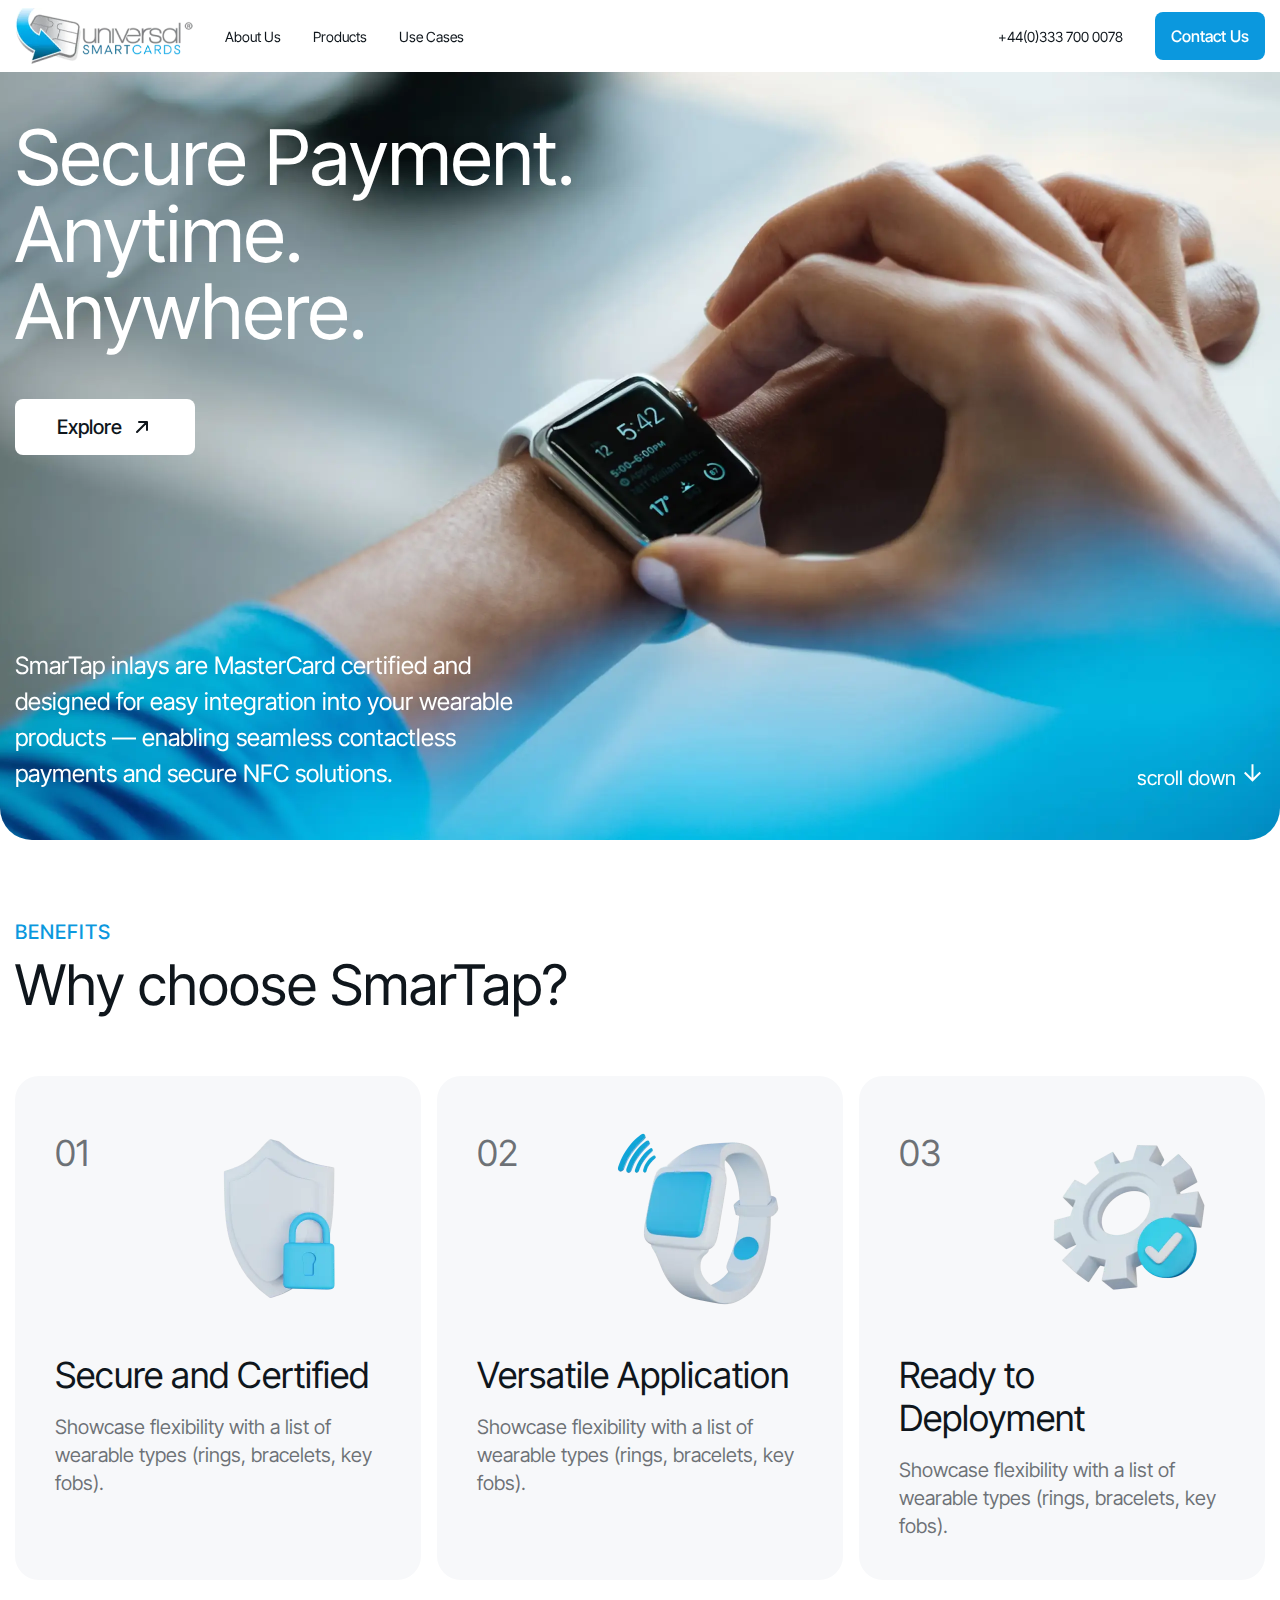
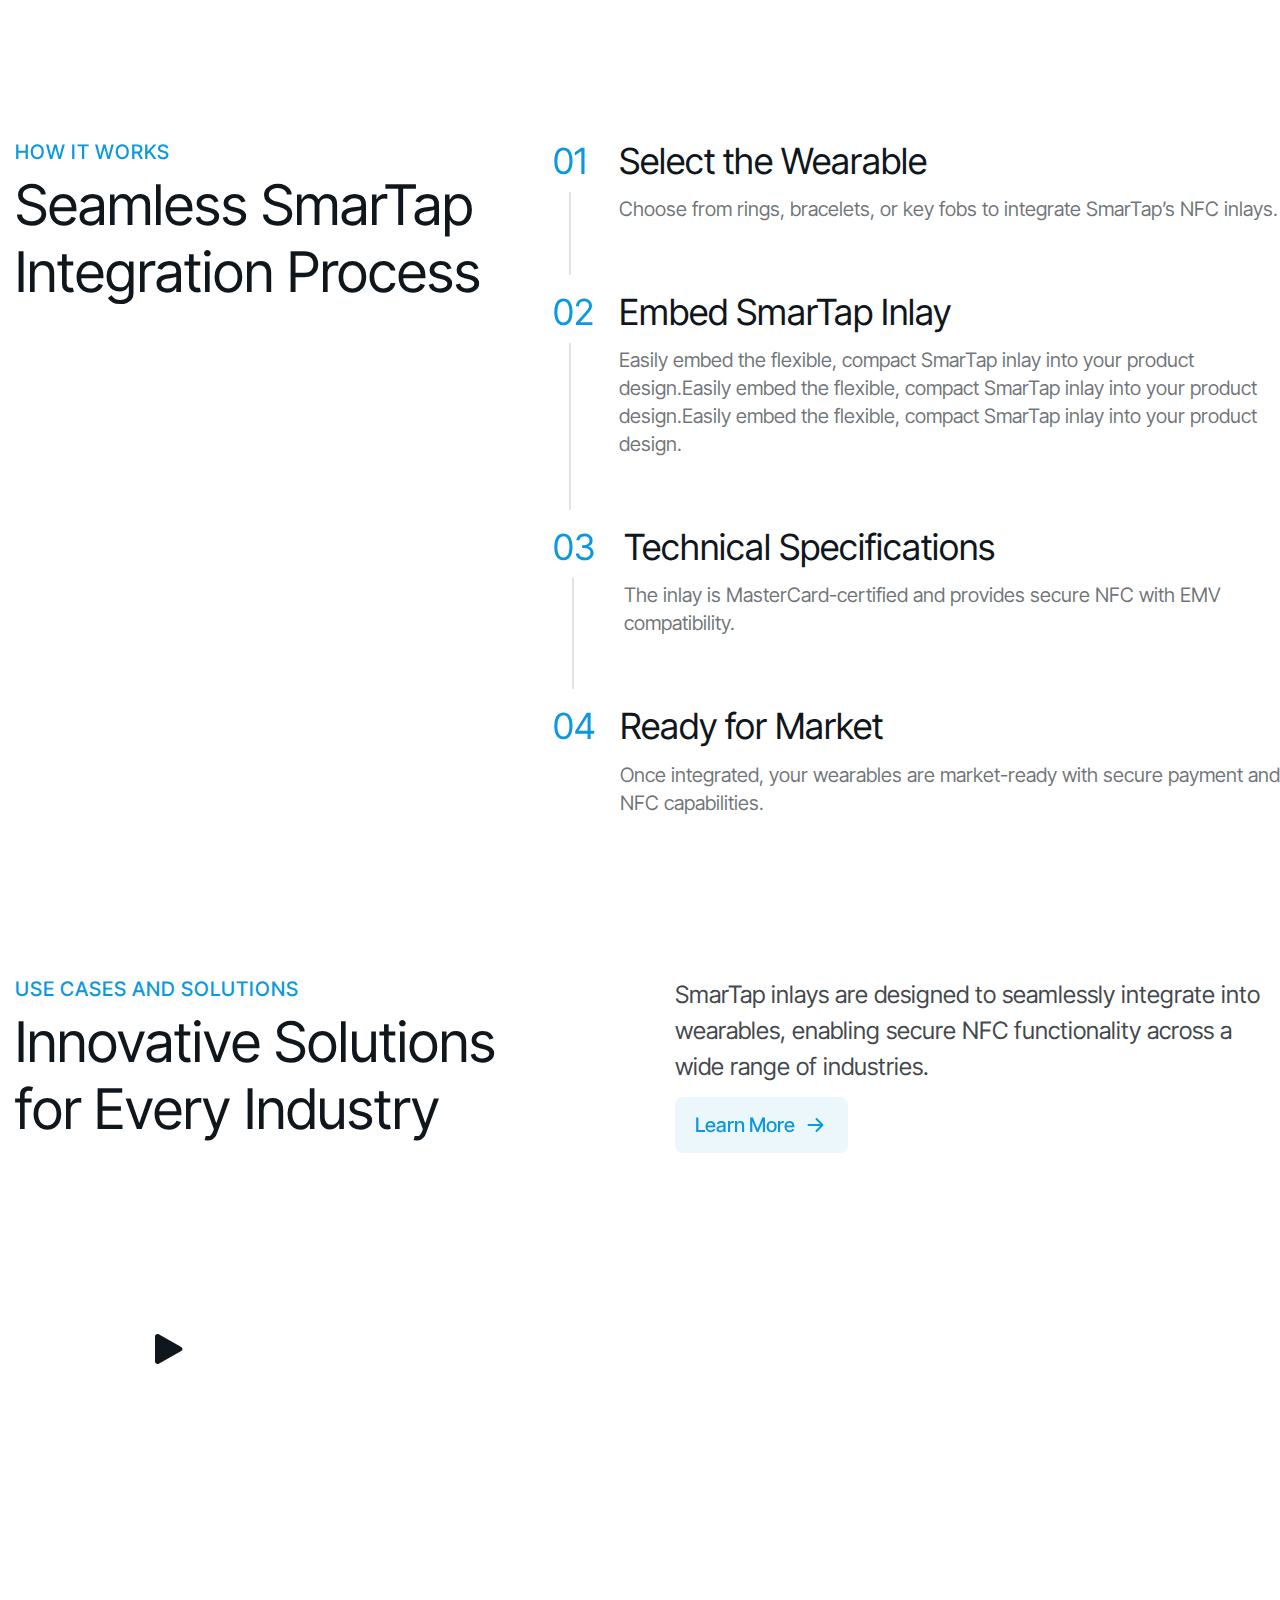
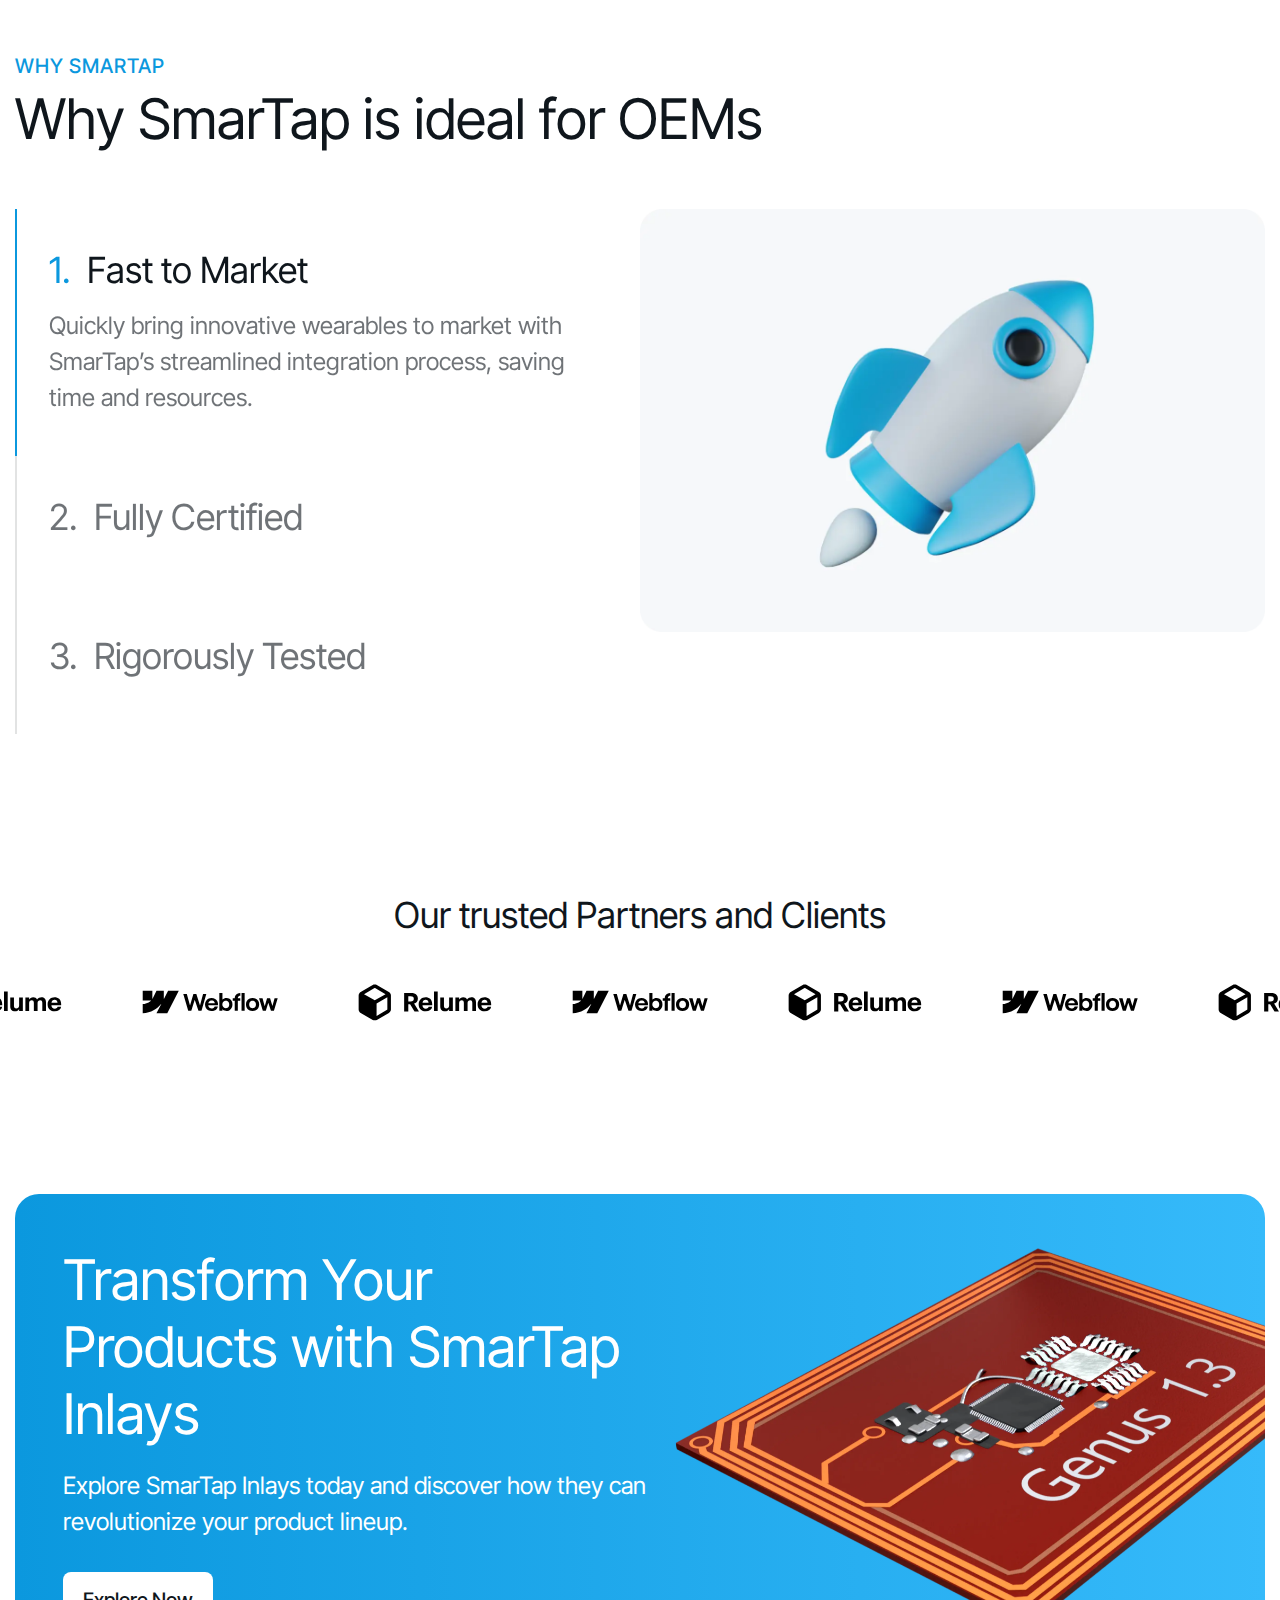
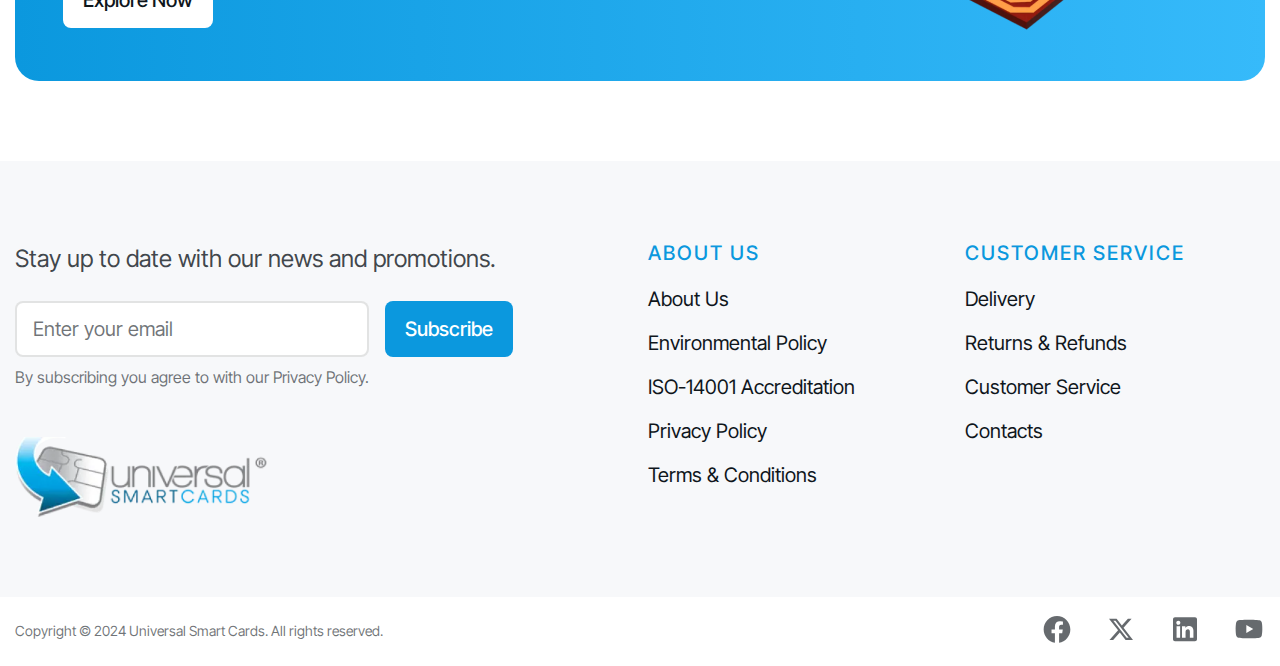
==== commit 2dd66d30: "Add files via upload" ====
--- a/index.html
+++ b/index.html
@@ -6,7 +6,7 @@
 	<meta charset="UTF-8">
 	<meta name="format-detection" content="telephone=no">
 	<!-- <style>body{opacity: 0;}</style> -->
-	<link rel="stylesheet" href="css/style.min.css?_v=20241130011218">
+	<link rel="stylesheet" href="css/style.min.css?_v=20241130011840">
 	<link rel="shortcut icon" href="favicon.ico">
 	<!-- <meta name="robots" content="noindex, nofollow"> -->
 	<meta name="viewport" content="width=device-width, initial-scale=1.0">
@@ -765,7 +765,7 @@
 
 		</footer>
 	</div>
-	<script src="js/app.min.js?_v=20241130011218"></script>
+	<script src="js/app.min.js?_v=20241130011840"></script>
 </body>
 
 </html>--- a/css/style.min.css
+++ b/css/style.min.css
@@ -1 +1 @@
-@import url(https://fonts.googleapis.com/css?family=Inter+Tight:100,200,300,regular,500,600,700,800,900);:root{--dark-900:rgba(0, 0, 0, 1);--dark-800:rgba(15, 22, 28, 1);--dark-700:rgba(15, 22, 28, 0.8);--dark-400:rgba(15, 22, 28, 0.6);--dark-300:rgba(15, 22, 28, 0.12);--light-900:rgba(255, 255, 255, 1);--light-800:rgba(255, 255, 255, 0.9);--light-700:rgba(255, 255, 255, 0.72);--light-400:rgba(255, 255, 255, 0.44);--light-400:rgba(255, 255, 255, 0.24);--light-400:rgba(255, 255, 255, 0.06);--brand-main:rgba(11, 152, 222, 1);--brand-hover:rgba(0, 129, 201, 1);--brand-press:rgba(1, 102, 163, 1);--brand-25:#F7F8FA;--opacity-300:rgba(11, 152, 222, 0.24);--opacity-200:rgba(11, 152, 222, 0.12);--opacity-100:rgba(11, 152, 222, 0.08);--system-info:rgba(11, 99, 222, 1);--system-success:rgba(37, 157, 105, 1);--system-warning:rgba(246, 191, 63, 1);--system-danger:rgba(232, 77, 38, 1);--display-large:6rem;--display-medium:4rem;--display-small:2.25rem;--headline-large:3.5rem;--headline-medium:2.25rem;--headline-small:1.75rem;--headline-extra-small:1.25rem;--title-large:1.2rem;--title-medium:1.25rem;--title-small:1rem;--label-large:1.25rem;--label-medium:1rem;--label-small:.875rem;--body-large:1.5rem;--body-medium:1.25rem;--body-small:.875rem;--focus:rgba(11, 152, 222, 0.24) 0 0 2px;--shadow-l:0 24px 140px rgba(15, 22, 28, 0.12);--shadow-m:0 12px 32px rgba(15, 22, 28, 0.03);--shadow-s:0 8px 26px rgba(15, 22, 28, 0.03);--shadow-xs:0 1px 6px rgba(15, 22, 28, 0.03)}.display-large{font-size:clamp(var(--display-small),6vw,var(--display-large));font-weight:400;line-height:1}.display-medium{font-size:clamp(var(--display-small),5vw,var(--display-medium));font-weight:400;line-height:1}.display-small{font-size:clamp(var(--display-small),4vw,var(--display-small));font-weight:400;line-height:1}.headline-large{font-size:clamp(var(--headline-small),4.75vw,var(--headline-large));font-weight:400;line-height:1.2}.headline-medium{font-size:clamp(var(--headline-small),5vw,var(--headline-medium));font-weight:400;line-height:1.2}.headline-small{font-size:clamp(var(--headline-small),4vw,var(--headline-small));font-weight:400;line-height:1.2}.headline-extra-small{font-size:clamp(var(--headline-extra-small),3vw,var(--headline-extra-small));font-weight:400;line-height:1.2}.title-large{font-size:clamp(var(--title-medium),3vw,var(--title-large));font-weight:500;line-height:1.2;letter-spacing:2px}.title-medium{font-size:clamp(var(--title-small),3vw,var(--title-medium));font-weight:500;line-height:1.2;letter-spacing:2px}.title-small{font-size:1rem;font-weight:500;line-height:1.2;letter-spacing:2px}.label-large{font-size:clamp(var(--label-medium),2vw,var(--label-large));font-weight:500;line-height:1.2}.label-medium{font-size:clamp(var(--label-small),2vw,var(--label-medium));font-weight:500;line-height:1.2}.label-small{font-size:.875rem;font-weight:500;line-height:1.2}.body-large{font-size:clamp(var(--body-small),2vw,var(--body-large));font-weight:400;line-height:1.5}.body-medium{font-size:clamp(var(--body-small),2.5vw,var(--body-medium));font-weight:400;line-height:1.4}.body-small{font-size:.875rem;font-weight:400;line-height:1.4}*{padding:0;margin:0;border:0}*,*::after,*::before{box-sizing:border-box}*::after,*::before{display:inline-block}body,html{height:100%;min-width:320px}body{color:#0f161c;line-height:1;font-family:"Inter Tight";font-size:.875rem;-ms-text-size-adjust:100%;-moz-text-size-adjust:100%;-webkit-text-size-adjust:100%;-webkit-font-smoothing:antialiased;-moz-osx-font-smoothing:grayscale}button,input,textarea{font-family:"Inter Tight";font-size:inherit;line-height:inherit;color:inherit;background-color:rgba(0,0,0,0)}input,textarea{width:100%}label{display:inline-block}button,option,select{cursor:pointer}a{display:inline-block;color:inherit;text-decoration:none}ul li{list-style:none}img{vertical-align:top}h1,h2,h3,h4,h5,h6{font-weight:inherit;font-size:inherit}*,::after,::before{--tw-border-spacing-x:0;--tw-border-spacing-y:0;--tw-translate-x:0;--tw-translate-y:0;--tw-rotate:0;--tw-skew-x:0;--tw-skew-y:0;--tw-scale-x:1;--tw-scale-y:1;--tw-scroll-snap-strictness:proximity;--tw-ring-offset-width:0px;--tw-ring-offset-color:#fff;--tw-ring-color:rgb(59 130 246 / 0.5);--tw-ring-offset-shadow:0 0 #0000;--tw-ring-shadow:0 0 #0000;--tw-shadow:0 0 #0000;--tw-shadow-colored:0 0 #0000}::-ms-backdrop{--tw-border-spacing-x:0;--tw-border-spacing-y:0;--tw-translate-x:0;--tw-translate-y:0;--tw-rotate:0;--tw-skew-x:0;--tw-skew-y:0;--tw-scale-x:1;--tw-scale-y:1;--tw-scroll-snap-strictness:proximity;--tw-ring-offset-width:0px;--tw-ring-offset-color:#fff;--tw-ring-color:rgb(59 130 246 / 0.5);--tw-ring-offset-shadow:0 0 #0000;--tw-ring-shadow:0 0 #0000;--tw-shadow:0 0 #0000;--tw-shadow-colored:0 0 #0000}::backdrop{--tw-border-spacing-x:0;--tw-border-spacing-y:0;--tw-translate-x:0;--tw-translate-y:0;--tw-rotate:0;--tw-skew-x:0;--tw-skew-y:0;--tw-scale-x:1;--tw-scale-y:1;--tw-scroll-snap-strictness:proximity;--tw-ring-offset-width:0px;--tw-ring-offset-color:#fff;--tw-ring-color:rgb(59 130 246 / 0.5);--tw-ring-offset-shadow:0 0 #0000;--tw-ring-shadow:0 0 #0000;--tw-shadow:0 0 #0000;--tw-shadow-colored:0 0 #0000}*,::after,::before{box-sizing:border-box;border-width:0;border-style:solid;border-color:#e5e7eb}::after,::before{--tw-content:''}:host,html{line-height:1.5;-webkit-text-size-adjust:100%;-moz-tab-size:4;-o-tab-size:4;tab-size:4;font-family:ui-sans-serif,system-ui,sans-serif,"Apple Color Emoji","Segoe UI Emoji","Segoe UI Symbol","Noto Color Emoji";-webkit-font-feature-settings:normal;font-feature-settings:normal;font-variation-settings:normal;-webkit-tap-highlight-color:transparent}body{margin:0;line-height:inherit}hr{height:0;color:inherit;border-top-width:1px}abbr:where([title]){-webkit-text-decoration:underline dotted;text-decoration:underline dotted}h1,h2,h3,h4,h5,h6{font-size:inherit;font-weight:inherit}a{color:inherit;text-decoration:inherit}b,strong{font-weight:bolder}code,kbd,pre,samp{font-family:ui-monospace,SFMono-Regular,Menlo,Monaco,Consolas,"Liberation Mono","Courier New",monospace;-webkit-font-feature-settings:normal;font-feature-settings:normal;font-variation-settings:normal;font-size:1em}small{font-size:80%}sub,sup{font-size:75%;line-height:0;position:relative;vertical-align:baseline}sub{bottom:-.25em}sup{top:-.5em}table{text-indent:0;border-color:inherit;border-collapse:collapse}button,input,optgroup,select,textarea{font-family:inherit;-webkit-font-feature-settings:inherit;font-feature-settings:inherit;font-variation-settings:inherit;font-size:100%;font-weight:inherit;line-height:inherit;letter-spacing:inherit;color:inherit;margin:0;padding:0}button,select{text-transform:none}button,input:where([type='button']),input:where([type='reset']),input:where([type='submit']){-webkit-appearance:button;background-color:transparent;background-image:none}:-moz-focusring{outline:auto}:-moz-ui-invalid{box-shadow:none}progress{vertical-align:baseline}::-webkit-inner-spin-button,::-webkit-outer-spin-button{height:auto}[type='search']{-webkit-appearance:textfield;outline-offset:-2px}::-webkit-search-decoration{-webkit-appearance:none}::-webkit-file-upload-button{-webkit-appearance:button;font:inherit}summary{display:list-item}blockquote,dd,dl,figure,h1,h2,h3,h4,h5,h6,hr,p,pre{margin:0}fieldset{margin:0;padding:0}legend{padding:0}menu,ol,ul{list-style:none;margin:0;padding:0}dialog{padding:0}textarea{resize:vertical}input::-webkit-input-placeholder,textarea::-webkit-input-placeholder{opacity:1;color:#9ca3af}input:-ms-input-placeholder,textarea:-ms-input-placeholder{opacity:1;color:#9ca3af}input::-ms-input-placeholder,textarea::-ms-input-placeholder{opacity:1;color:#9ca3af}input::placeholder,textarea::placeholder{opacity:1;color:#9ca3af}[role="button"],button{cursor:pointer}:disabled{cursor:default}audio,canvas,embed,iframe,img,object,svg,video{display:block;vertical-align:middle}img,video{max-width:100%;height:auto}[hidden]:where(:not([hidden="until-found"])){display:none}.container{width:100%}.visible{visibility:visible}.static{position:static}.fixed{position:fixed}.absolute{position:absolute}.relative{position:relative}.sticky{position:sticky}.top-5{top:1.25rem}.mb-3{margin-bottom:.75rem}.mb-4{margin-bottom:1rem}.mb-5{margin-bottom:1.25rem}.mb-8{margin-bottom:2rem}.block{display:block}.flex{display:flex}.inline-flex{display:inline-flex}.\!hidden{display:none!important}.hidden{display:none}.w-full{width:100%}.transform{-webkit-transform:translate(var(--tw-translate-x),var(--tw-translate-y)) rotate(var(--tw-rotate)) skewX(var(--tw-skew-x)) skewY(var(--tw-skew-y)) scaleX(var(--tw-scale-x)) scaleY(var(--tw-scale-y));transform:translate(var(--tw-translate-x),var(--tw-translate-y)) rotate(var(--tw-rotate)) skewX(var(--tw-skew-x)) skewY(var(--tw-skew-y)) scaleX(var(--tw-scale-x)) scaleY(var(--tw-scale-y))}.resize{resize:both}.flex-col{flex-direction:column}.flex-wrap{flex-wrap:wrap}.items-start{align-items:flex-start}.items-center{align-items:center}.justify-center{justify-content:center}.justify-between{justify-content:space-between}.gap-1\.5{gap:.375rem}.gap-12{gap:3rem}.gap-2{gap:.5rem}.gap-3{gap:.75rem}.gap-4{gap:1rem}.object-cover{-o-object-fit:cover;object-fit:cover}.py-0{padding-top:0;padding-bottom:0}.py-10{padding-top:2.5rem;padding-bottom:2.5rem}.py-4{padding-top:1rem;padding-bottom:1rem}.text-center{text-align:center}.text-base{font-size:1rem;line-height:1.5rem}.uppercase{text-transform:uppercase}.text-brand-main{color:#0b98de}.text-dark-400{color:rgba(15,22,28,.6)}.text-dark-600{color:rgba(15,22,28,.6)}.text-dark-700{color:rgba(15,22,28,.8)}.text-dark-800{color:#0f161c}.text-light-900{color:#fff}.outline{outline-style:solid}.blur{--tw-blur:blur(8px);-webkit-filter:var(--tw-blur) var(--tw-brightness) var(--tw-contrast) var(--tw-grayscale) var(--tw-hue-rotate) var(--tw-invert) var(--tw-saturate) var(--tw-sepia) var(--tw-drop-shadow);filter:var(--tw-blur) var(--tw-brightness) var(--tw-contrast) var(--tw-grayscale) var(--tw-hue-rotate) var(--tw-invert) var(--tw-saturate) var(--tw-sepia) var(--tw-drop-shadow)}.filter{-webkit-filter:var(--tw-blur) var(--tw-brightness) var(--tw-contrast) var(--tw-grayscale) var(--tw-hue-rotate) var(--tw-invert) var(--tw-saturate) var(--tw-sepia) var(--tw-drop-shadow);filter:var(--tw-blur) var(--tw-brightness) var(--tw-contrast) var(--tw-grayscale) var(--tw-hue-rotate) var(--tw-invert) var(--tw-saturate) var(--tw-sepia) var(--tw-drop-shadow)}.transition{transition-property:color,background-color,border-color,text-decoration-color,fill,stroke,opacity,box-shadow,backdrop-filter,-webkit-transform,-webkit-filter;transition-property:color,background-color,border-color,text-decoration-color,fill,stroke,opacity,box-shadow,transform,filter,backdrop-filter;transition-property:color,background-color,border-color,text-decoration-color,fill,stroke,opacity,box-shadow,transform,filter,backdrop-filter,-webkit-transform,-webkit-filter;transition-timing-function:cubic-bezier(.4,0,.2,1);transition-duration:150ms}.lock body{overflow:hidden;touch-action:none;-ms-scroll-chaining:none;overscroll-behavior:none}.wrapper{min-height:100%;display:flex;flex-direction:column;overflow:hidden}@supports (overflow:clip){.wrapper{overflow:clip}}.wrapper>main{flex:1 1 auto}.wrapper>*{min-width:0}[class*=__container]{max-width:87.8125rem;margin:0 auto;padding:0 .9375rem}[class*="--gc"]{display:grid;min-width:0;grid-template-columns:.9375rem 1fr minmax(auto,85.9375rem) 1fr .9375rem}[class*="--gc"]>*{min-width:0;grid-column:3/4}input[type=email],input[type=tel],input[type=text],textarea{-webkit-appearance:none;appearance:none}.input{width:100%;display:block;border:2px solid rgba(15,22,28,.12);border-radius:8px;caret-color:inherit;padding:.5rem 1rem;background-color:var(--light-900);min-height:3.5rem;outline:0;font-size:clamp(var(--body-small),2.5vw,var(--body-medium));line-height:1.4;font-weight:400;transition-property:color,background-color,border-color,text-decoration-color,fill,stroke;transition-timing-function:cubic-bezier(.4,0,.2,1);transition-duration:150ms}.input::-webkit-input-placeholder{font-size:clamp(var(--body-small),2.5vw,var(--body-medium));line-height:1.4;font-weight:400;color:var(--dark-400);-webkit-transition-property:color,background-color,border-color,text-decoration-color,fill,stroke;transition-property:color,background-color,border-color,text-decoration-color,fill,stroke;transition-timing-function:cubic-bezier(.4,0,.2,1);transition-duration:150ms}.input:-ms-input-placeholder{font-size:clamp(var(--body-small),2.5vw,var(--body-medium));line-height:1.4;font-weight:400;color:var(--dark-400);-ms-transition-property:color,background-color,border-color,text-decoration-color,fill,stroke;transition-property:color,background-color,border-color,text-decoration-color,fill,stroke;transition-timing-function:cubic-bezier(.4,0,.2,1);transition-duration:150ms}.input::-ms-input-placeholder{font-size:clamp(var(--body-small),2.5vw,var(--body-medium));line-height:1.4;font-weight:400;color:var(--dark-400);-ms-transition-property:color,background-color,border-color,text-decoration-color,fill,stroke;transition-property:color,background-color,border-color,text-decoration-color,fill,stroke;transition-timing-function:cubic-bezier(.4,0,.2,1);transition-duration:150ms}.input::placeholder{font-size:clamp(var(--body-small),2.5vw,var(--body-medium));line-height:1.4;font-weight:400;color:var(--dark-400);transition-property:color,background-color,border-color,text-decoration-color,fill,stroke;transition-timing-function:cubic-bezier(.4,0,.2,1);transition-duration:150ms}.input:focus{color:var(--dark-700);border-color:#fff;box-shadow:0 0 0 2px rgba(11,152,222,.24)}.input[placeholder]:not([data-placeholder-nohiden])::-webkit-input-placeholder{-webkit-transition:opacity .3s;transition:opacity .3s}.input[placeholder]:not([data-placeholder-nohiden]):-ms-input-placeholder{-ms-transition:opacity .3s;transition:opacity .3s}.input[placeholder]:not([data-placeholder-nohiden])::-ms-input-placeholder{-ms-transition:opacity .3s;transition:opacity .3s}.input[placeholder]:not([data-placeholder-nohiden])::placeholder{transition:opacity .3s}.input[placeholder]:not([data-placeholder-nohiden]):focus::-webkit-input-placeholder{opacity:0}.input[placeholder]:not([data-placeholder-nohiden]):focus:-ms-input-placeholder{opacity:0}.input[placeholder]:not([data-placeholder-nohiden]):focus::-ms-input-placeholder{opacity:0}.input[placeholder]:not([data-placeholder-nohiden]):focus::placeholder{opacity:0}textarea.input{resize:none;padding:0 0}.header .menu__body ul{display:flex;align-items:center;gap:2rem}.header .menu__body a{font-weight:400;color:#0f161c;transition:color .3s;font-size:.875rem}.header .menu__body a:hover{color:rgba(15,22,28,.8)}.header-mob-menu{background:#f7f8fa;padding:6rem 2rem 1rem;position:absolute;transition:all .3s;opacity:0;pointer-events:none;z-index:10;inset:0;-webkit-transform:translateX(-100%);transform:translateX(-100%);display:flex;flex-direction:column;align-items:flex-start;gap:2rem;justify-content:space-between}.header-mob-menu-top{gap:1rem;width:100%}.header-mob-menu-top ul{display:flex;flex-direction:column;gap:1rem}.header-mob-menu-top ul li a{color:var(--dark-800);transition-property:color,background-color,border-color,text-decoration-color,fill,stroke;transition-timing-function:cubic-bezier(.4,0,.2,1);transition-duration:150ms}.header-mob-menu-top ul li a:hover{color:var(--brand-hover)}.header-mob-menu-bottom{width:100%}.header-mob-menu-bottom__actions{width:100%}.header-mob-menu-bottom .header-mob-bottom-contact{min-width:10rem!important;justify-content:center}.header-mob-menu-bottom .phone-block-icon{width:48px;height:48px}.header-mob-menu-bottom__socials{margin-top:1.5rem;display:flex;align-items:center;justify-content:center}.header-mob-menu-bottom__socials ul{display:flex;gap:2rem;align-items:center}.header-mob-menu-bottom__socials ul li a{color:var(--dark-700);transition-property:color,background-color,border-color,text-decoration-color,fill,stroke;transition-timing-function:cubic-bezier(.4,0,.2,1);transition-duration:150ms}.header-mob-menu-bottom__socials ul li a:hover{color:var(--brand-hover)}.menu-open .header-mob-menu{opacity:1;-webkit-transform:translateX(0);transform:translateX(0);pointer-events:auto}.icon-menu{display:none}.tabs-vertical .tabs__navigation{display:flex;flex-direction:column;align-items:flex-start;counter-reset:tabsContent}.tabs-vertical .tabs__title{display:flex;flex-direction:column;gap:1rem;position:relative;overflow:hidden;border-left:2px solid var(--dark-300)}.tabs-vertical .tabs__title-button{font-size:clamp(var(--headline-small),5vw,var(--headline-medium));line-height:1.2;font-weight:400;color:var(--dark-400);transition-property:color,background-color,border-color,text-decoration-color,fill,stroke;transition-timing-function:cubic-bezier(.4,0,.2,1);transition-duration:150ms;display:inline-flex;align-items:center}.tabs-vertical .tabs__title-button:hover{color:var(--dark-700)}.tabs-vertical .tabs__title-content{overflow:hidden}.tabs-vertical .tabs__title-content p{position:absolute;-webkit-transform:translateY(3.25rem);transform:translateY(3.25rem);transition:all .3s;opacity:0;visibility:hidden;pointer-events:none}.tabs-vertical .tabs__title-image{display:none}.tabs-vertical .tabs__title._tab-active{border-color:var(--brand-main)}.tabs-vertical .tabs__title._tab-active .tabs__title-button{color:var(--dark-800)}.tabs-vertical .tabs__title._tab-active .tabs__title-button::before{color:var(--brand-main)}.tabs-vertical .tabs__title._tab-active .tabs__title-content p{position:relative;-webkit-transform:translateY(0);transform:translateY(0);opacity:1;visibility:visible;pointer-events:auto;transition:all .3s}.ibg{width:100%;height:100%;-o-object-fit:cover;object-fit:cover}.ibg--top{-o-object-position:top;object-position:top}.ibg--bottom{-o-object-position:bottom;object-position:bottom}.ibg--left{-o-object-position:left;object-position:left}.ibg--right{-o-object-position:right;object-position:right}.ibg--contain{-o-object-fit:contain;object-fit:contain}.phone-block-icon{min-width:2.5rem;min-height:2.5rem;background-color:var(--opacity-100);display:flex;align-items:center;justify-content:center;border-radius:.5rem;padding:.25rem;transition-property:color,background-color,border-color,text-decoration-color,fill,stroke;transition-timing-function:cubic-bezier(.4,0,.2,1);transition-duration:150ms}.phone-block-icon:hover{background-color:var(--opacity-200)}.phone-block-icon:active{background-color:var(--opacity-300)}.phone-block-tel{color:var(--dark-800);font-size:.875rem;line-height:1.4;font-weight:400;display:none;transition-property:color,background-color,border-color,text-decoration-color,fill,stroke;transition-timing-function:cubic-bezier(.4,0,.2,1);transition-duration:150ms}.video-container__control.custom-play.phone-block-tel{opacity:0}.phone-block-tel:hover{color:var(--dark-700)}.button{position:relative;display:inline-flex;align-items:center;gap:.5rem;transition-property:color,background-color,border-color,text-decoration-color,fill,stroke;transition-timing-function:cubic-bezier(.4,0,.2,1);transition-duration:150ms}.button.button-size-l{min-width:3.5rem;padding:.5rem 1.25rem;min-height:3.5rem;font-size:clamp(var(--label-medium),2vw,var(--label-large));line-height:1.2;font-weight:500}.button.button-size-m{min-height:3rem;min-width:3rem;padding:.25rem 1rem;font-size:clamp(var(--label-small),2vw,var(--label-medium));line-height:1.2;font-weight:500}.button.button-arrow-right i{transition-property:-webkit-transform;transition-property:transform;transition-property:transform,-webkit-transform;transition-timing-function:cubic-bezier(.4,0,.2,1);transition-duration:150ms}.button.button-arrow-right:hover i{-webkit-transform:translateX(5px);transform:translateX(5px)}.button-primary{background-color:var(--brand-main);color:var(--light-900);border-radius:.5rem}.button-primary:hover{background-color:var(--brand-hover)}.button-primary:focus{box-shadow:0 0 0 2px rgba(11,152,222,.24)}.button-primary:active{background-color:var(--brand-press)}.button-secondary{background-color:var(--light-900);color:var(--dark-800);border-radius:.5rem}.button-secondary:focus{box-shadow:0 0 0 2px rgba(11,152,222,.24)}.button-tinted{background-color:var(--opacity-100);color:var(--brand-main);border-radius:.5rem}.button-tinted:hover{background-color:var(--opacity-200)}.button-tinted:focus{box-shadow:0 0 0 2px rgba(11,152,222,.24)}.button-tinted:active{background-color:var(--opacity-300)}.section-heading__left span{color:var(--brand-main);font-size:clamp(var(--title-small),3vw,var(--title-medium));font-weight:500;line-height:120%;letter-spacing:1px;text-align:left;text-transform:uppercase}.video-container{position:relative;display:inline-block;overflow:hidden}.video-container::before{content:"";position:absolute;inset:0;background-color:rgba(0,0,0,.2);transition:all .3s;opacity:0;pointer-events:none}.video-container.video-pause::before{opacity:1;pointer-events:auto}.video-container.video-play::before{opacity:0;pointer-events:none}.video-container__video{display:block;width:100%;min-height:17.5rem}.video-container__control.custom-play{position:absolute;top:50%;left:50%;-webkit-transform:translate(-50%,-50%);transform:translate(-50%,-50%);background:rgba(0,0,0,0);border:none;padding:0;cursor:pointer;z-index:10;display:block}.video-container__control.custom-play svg{pointer-events:none;transition:opacity .3s ease}.video-container__control.custom-play.hidden{opacity:0}.scroll-down-btn{transition-property:color,background-color,border-color,text-decoration-color,fill,stroke;transition-timing-function:cubic-bezier(.4,0,.2,1);transition-duration:150ms}.scroll-down-btn i{display:inline-block;-webkit-animation:pulse 1.5s infinite;animation:pulse 1.5s infinite}@-webkit-keyframes pulse{0%{-webkit-transform:translateY(0);transform:translateY(0)}25%{-webkit-transform:translateY(5px);transform:translateY(5px)}50%{-webkit-transform:translateY(-5px);transform:translateY(-5px)}75%{-webkit-transform:translateY(5px);transform:translateY(5px)}100%{-webkit-transform:translateY(0);transform:translateY(0)}}@keyframes pulse{0%{-webkit-transform:translateY(0);transform:translateY(0)}25%{-webkit-transform:translateY(5px);transform:translateY(5px)}50%{-webkit-transform:translateY(-5px);transform:translateY(-5px)}75%{-webkit-transform:translateY(5px);transform:translateY(5px)}100%{-webkit-transform:translateY(0);transform:translateY(0)}}.header{padding:.5rem 0;min-height:4.5rem}.header__logo{position:relative;z-index:15}.header__logo img{max-width:11.125rem;width:100%}.footer__form .form-group{display:flex;gap:1rem}.footer__form button{align-self:flex-start}.footer__logo img{max-width:15.75rem}.footer__top{background-color:var(--brand-25)}.footer__top .top-footer__content{gap:1rem}.footer__bottom .bottom-footer__content{display:flex;align-items:center;justify-content:space-between;gap:1rem;flex-wrap:wrap}.footer__bottom .bottom-footer__socials ul{display:flex;gap:2rem;align-items:center}.footer__bottom .bottom-footer__socials ul li a{color:var(--dark-700);transition-property:color,background-color,border-color,text-decoration-color,fill,stroke;transition-timing-function:cubic-bezier(.4,0,.2,1);transition-duration:150ms}.footer__bottom .bottom-footer__socials ul li a:hover{color:var(--brand-hover)}.footer__menu ul{display:flex;flex-direction:column;align-items:flex-start;gap:1rem}.footer__menu ul li a{color:var(--dark-800);font-size:clamp(var(--body-small),2.5vw,var(--body-medium));line-height:1.4;font-weight:400;transition-property:color,background-color,border-color,text-decoration-color,fill,stroke;transition-timing-function:cubic-bezier(.4,0,.2,1);transition-duration:150ms}.footer__menu ul li a:hover{color:var(--brand-hover)}.jumbotron{position:relative;display:flex;flex-direction:column;height:100%;max-height:87.5rem;border-radius:0 0 2rem 2rem}.jumbotron__container{min-height:100%;width:100%;flex:1;display:flex;flex-direction:column}.jumbotron__content{position:relative;z-index:5;flex:1;display:flex;flex-direction:column;justify-content:space-between;gap:1.25rem;height:100%}.jumbotron__background{position:absolute;inset:0}.jumbotron__background img{border-radius:0 0 2rem 2rem;max-width:100%;width:100%;height:100%;-o-object-fit:cover;object-fit:cover}.jumbotron-button{max-width:11.25rem}.jumbotron-button:hover i{-webkit-transform:translate(5px,-5px);transform:translate(5px,-5px)}.jumbotron-button i{transition-property:-webkit-transform;transition-property:transform;transition-property:transform,-webkit-transform;transition-timing-function:cubic-bezier(.4,0,.2,1);transition-duration:150ms}.jumbotron__desc{max-width:33.75rem}.benefits__item{border-radius:1.5rem;background-color:var(--brand-25)}.benefits__item .item-benefit__header{display:flex;gap:1rem}.benefits__item .item-benefit__icon img{max-width:12.5rem;width:100%}.how-it-works__step{display:flex;flex-direction:column}.how-it-works__step:not(:first-child){margin-top:1rem}.how-it-works__step:last-child{padding-bottom:0}.how-it-works__step:last-child .step__num::before{content:"";display:none}.how-it-works__step .step__body{display:flex;flex:1}.how-it-works__step .step__num{color:var(--brand-main);font-size:clamp(var(--headline-small),5vw,var(--headline-medium));line-height:1.2;font-weight:400;position:relative}.how-it-works__step .step__num::before{content:"";position:absolute;width:2px;left:50%;-webkit-transform:translateX(-50%);transform:translateX(-50%);background-color:var(--dark-300)}.partners-autoplay__wrapper{transition-timing-function:linear!important;position:relative}.cta-section__content{background:linear-gradient(90deg,#0b98de 0,#36bafa 100%);gap:1rem;align-items:center;overflow:hidden}.cta-section__right .right-cta__image img{max-width:100%;width:100%;-o-object-fit:cover;object-fit:cover}.swiper{overflow:hidden}.swiper-initialized{touch-action:pan-y}.swiper-wrapper{width:100%;height:100%;box-sizing:content-box;display:flex;position:relative}.swiper-vertical .swiper-wrapper{flex-direction:column}.swiper-autoheight .swiper-wrapper{align-items:flex-start}.swiper-initialized .swiper-slide{flex-shrink:0}.swiper-android .swiper-slide,.swiper-android .swiper-wrapper{-webkit-transform:translate3d(0,0,0);transform:translate3d(0,0,0)}.swiper-button-lock{display:none!important}@media (min-width:29.99875em){.header-mob-menu-top{display:grid;grid-template-columns:repeat(2,1fr)}.header-mob-menu-top ul{align-items:flex-start}.header-mob-menu-top ul li a{font-size:clamp(var(--body-small),2.5vw,var(--body-medium));line-height:1.4;font-weight:400}.tabs-vertical .tabs__title-button{gap:1rem}.tabs-vertical .tabs__title-button::before{counter-increment:tabsContent;content:counter(tabsContent) ". "}.benefits__item .item-benefit__header{align-items:start;justify-content:space-between;margin-bottom:2rem}.how-it-works__step .step__body{gap:2rem}.how-it-works__step .step__num::before{height:100%}.cta-section__content{display:grid;border-radius:1.5rem}}@media (min-width:47.99875em){.tabs-vertical.tabs{display:grid;grid-template-columns:repeat(2,1fr)}.footer__email-promotions .email-promotions__label{font-size:clamp(var(--body-small),2vw,var(--body-large));line-height:1.5;font-weight:400}.footer__top .top-footer__right{display:grid;grid-template-columns:repeat(2,1fr);gap:1rem}.jumbotron{min-height:48rem}.jumbotron__content{padding:3rem 0}.benefits__item{padding:2.5rem}.how-it-works__content{display:grid;grid-template-columns:41.4705882353% 58.5294117647%;gap:20px}.how-it-works__step{padding-bottom:3.25rem}.how-it-works__step .step__num::before{top:3.25rem}.promo-video .section-heading__right{max-width:36.875rem}.cta-section__content{grid-template-columns:repeat(2,1fr)}.cta-section__right .right-cta__image{margin-right:-6rem}}@media (min-width:61.99875em){.tabs-vertical .tabs__title{padding:2.5rem 2rem}.section-heading{margin-bottom:3.5rem}.video-container::before{border-radius:2rem}.video-container__video{border-radius:2rem}.footer__top .top-footer__content{display:grid;grid-template-columns:repeat(2,1fr)}.benefits__list{display:grid;grid-template-columns:repeat(3,1fr);gap:1rem}.benefits__item .item-benefit__header span{display:inline-block;margin-top:1rem}.benefits__item .item-benefit__icon--pc{display:none}.cta-section__content{padding:3rem 0 3rem 3rem}}@media (min-width:640px){.container{max-width:640px}.sm\:mb-12{margin-bottom:3rem}.sm\:mb-6{margin-bottom:1.5rem}.sm\:block{display:block}.sm\:\!flex{display:flex!important}.sm\:\!hidden{display:none!important}.sm\:w-auto{width:auto}.sm\:flex-row{flex-direction:row}.sm\:items-end{align-items:flex-end}.sm\:justify-between{justify-content:space-between}.sm\:gap-4{gap:1rem}.sm\:gap-8{gap:2rem}}@media (min-width:768px){.container{max-width:768px}.md\:mb-12{margin-bottom:3rem}.md\:py-16{padding-top:4rem;padding-bottom:4rem}}@media (min-width:1024px){.container{max-width:1024px}.phone-block-icon{display:none}.phone-block-tel{display:inline-block}.lg\:mb-0{margin-bottom:0}.lg\:block{display:block}.lg\:hidden{display:none}@media (min-width:1024px){.lg\:lg\:py-20{padding-top:5rem;padding-bottom:5rem}}.lg\:py-20{padding-top:5rem;padding-bottom:5rem}}@media (min-width:1280px){.container{max-width:1280px}}@media (min-width:1536px){.container{max-width:1536px}}@media (max-width:40em){.header__actions .button{min-height:2.5rem;white-space:nowrap}}@media (max-width:61.99875em){.tabs-vertical .tabs__title{padding:1rem}.footer__top .top-footer__content{display:flex;flex-direction:column}.benefits__list{display:flex;flex-direction:column;gap:1rem}.benefits__item{display:flex;align-items:center;justify-content:space-between}.benefits__item .item-benefit__header span{display:none}}@media (max-width:47.99875em){.icon-menu{display:block;position:relative;width:1.875rem;height:1.125rem;z-index:15}.icon-menu span,.icon-menu::after,.icon-menu::before{content:"";transition:all .3s ease 0s;right:0;position:absolute;width:100%;height:.125rem;background-color:#000}.icon-menu::before{top:0}.icon-menu::after{bottom:0}.icon-menu span{top:calc(50% - .0625rem)}.menu-open .icon-menu span{width:0}.menu-open .icon-menu::before{top:calc(50% - .0625rem);-webkit-transform:rotate(-45deg);transform:rotate(-45deg)}.menu-open .icon-menu::after{bottom:calc(50% - .0625rem);-webkit-transform:rotate(45deg);transform:rotate(45deg)}.tabs-vertical .tabs__title._tab-active .tabs__title-image{display:block}.tabs-vertical .tabs__content{display:none}.section-heading{margin-bottom:2rem}.video-container::before{border-radius:1rem}.video-container__video{border-radius:1rem}.video-container__control.custom-play svg{width:2.5rem;height:2.5rem}.header__menu .menu__body{display:none}.footer__email-promotions .email-promotions__label{font-size:var(--body-medium);font-weight:400;line-height:1.4}.footer__top .top-footer__right{display:none}.jumbotron{min-height:38rem}.jumbotron__content{padding:1.5rem 0}.benefits__item{padding:1.5rem}.how-it-works__content{display:flex;flex-direction:column}.how-it-works__step{padding-bottom:20px}.how-it-works__step .step__num::before{top:30px}}@media (max-width:47.99875em)and (any-hover:none){.icon-menu{cursor:default}}@media (max-width:29.99875em){.header-mob-menu-top{display:flex;flex-direction:column}.header-mob-menu-top .menu__body p{display:none}.header-mob-menu-top ul{align-items:center}.header-mob-menu-top ul li a{font-size:1.25rem;font-weight:400;line-height:1.4}.header-mob-menu-bottom .header-mob-bottom-contact{flex:1}.header{display:flex;align-items:center}.benefits__item .item-benefit__header{align-items:flex-end;justify-content:flex-end;margin-bottom:1rem}.benefits__item .item-benefit__icon--pc{display:none}.how-it-works__step{padding-bottom:0}.how-it-works__step .step__body{gap:1.25rem}.how-it-works__step .step__num::before{bottom:0}.how-it-works__step .step__num::before{top:2.5rem}.cta-section{margin:0 -.9375rem}.cta-section__content{display:flex;flex-direction:column-reverse}.cta-section__content{padding:1.5rem 1rem}.cta-section__right .right-cta__image{margin:0 -3rem}}@media (max-width:61.99875em)and (min-width:47.99875em){.section-heading{margin-bottom:3rem}.video-container::before{border-radius:1.5rem}.video-container__video{border-radius:1.5rem}.cta-section__content{padding:2rem 0 2rem 2rem}}@media (max-width:61.99875em)and (min-width:29.99875em){.benefits__item .item-benefit__content{display:flex;align-items:center;justify-content:space-between}.benefits__item .item-benefit__header{display:none}.benefits__item .item-benefit__icon{display:none}}@media (max-width:47.99875em)and (min-width:29.99875em){.cta-section__content{padding:3rem}}@media (any-hover:hover){.input:hover{border-color:var(--dark-700)}}+@import url(https://fonts.googleapis.com/css?family=Inter+Tight:100,200,300,regular,500,600,700,800,900);:root{--dark-900:rgba(0, 0, 0, 1);--dark-800:rgba(15, 22, 28, 1);--dark-700:rgba(15, 22, 28, 0.8);--dark-400:rgba(15, 22, 28, 0.6);--dark-300:rgba(15, 22, 28, 0.12);--light-900:rgba(255, 255, 255, 1);--light-800:rgba(255, 255, 255, 0.9);--light-700:rgba(255, 255, 255, 0.72);--light-400:rgba(255, 255, 255, 0.44);--light-400:rgba(255, 255, 255, 0.24);--light-400:rgba(255, 255, 255, 0.06);--brand-main:rgba(11, 152, 222, 1);--brand-hover:rgba(0, 129, 201, 1);--brand-press:rgba(1, 102, 163, 1);--brand-25:#F7F8FA;--opacity-300:rgba(11, 152, 222, 0.24);--opacity-200:rgba(11, 152, 222, 0.12);--opacity-100:rgba(11, 152, 222, 0.08);--system-info:rgba(11, 99, 222, 1);--system-success:rgba(37, 157, 105, 1);--system-warning:rgba(246, 191, 63, 1);--system-danger:rgba(232, 77, 38, 1);--display-large:6rem;--display-medium:4rem;--display-small:2.25rem;--headline-large:3.5rem;--headline-medium:2.25rem;--headline-small:1.75rem;--headline-extra-small:1.25rem;--title-large:1.2rem;--title-medium:1.25rem;--title-small:1rem;--label-large:1.25rem;--label-medium:1rem;--label-small:.875rem;--body-large:1.5rem;--body-medium:1.25rem;--body-small:.875rem;--focus:rgba(11, 152, 222, 0.24) 0 0 2px;--shadow-l:0 24px 140px rgba(15, 22, 28, 0.12);--shadow-m:0 12px 32px rgba(15, 22, 28, 0.03);--shadow-s:0 8px 26px rgba(15, 22, 28, 0.03);--shadow-xs:0 1px 6px rgba(15, 22, 28, 0.03)}.display-large{font-size:clamp(var(--display-small),6vw,var(--display-large));font-weight:400;line-height:1}.display-medium{font-size:clamp(var(--display-small),5vw,var(--display-medium));font-weight:400;line-height:1}.display-small{font-size:clamp(var(--display-small),4vw,var(--display-small));font-weight:400;line-height:1}.headline-large{font-size:clamp(var(--headline-small),4.75vw,var(--headline-large));font-weight:400;line-height:1.2}.headline-medium{font-size:clamp(var(--headline-small),5vw,var(--headline-medium));font-weight:400;line-height:1.2}.headline-small{font-size:clamp(var(--headline-small),4vw,var(--headline-small));font-weight:400;line-height:1.2}.headline-extra-small{font-size:clamp(var(--headline-extra-small),3vw,var(--headline-extra-small));font-weight:400;line-height:1.2}.title-large{font-size:clamp(var(--title-medium),3vw,var(--title-large));font-weight:500;line-height:1.2;letter-spacing:2px}.title-medium{font-size:clamp(var(--title-small),3vw,var(--title-medium));font-weight:500;line-height:1.2;letter-spacing:2px}.title-small{font-size:1rem;font-weight:500;line-height:1.2;letter-spacing:2px}.label-large{font-size:clamp(var(--label-medium),2vw,var(--label-large));font-weight:500;line-height:1.2}.label-medium{font-size:clamp(var(--label-small),2vw,var(--label-medium));font-weight:500;line-height:1.2}.label-small{font-size:.875rem;font-weight:500;line-height:1.2}.body-large{font-size:clamp(var(--body-small),2vw,var(--body-large));font-weight:400;line-height:1.5}.body-medium{font-size:clamp(var(--body-small),2.5vw,var(--body-medium));font-weight:400;line-height:1.4}.body-small{font-size:.875rem;font-weight:400;line-height:1.4}*{padding:0;margin:0;border:0}*,*::after,*::before{box-sizing:border-box}*::after,*::before{display:inline-block}body,html{height:100%;min-width:320px}body{color:#0f161c;line-height:1;font-family:"Inter Tight";font-size:.875rem;-ms-text-size-adjust:100%;-moz-text-size-adjust:100%;-webkit-text-size-adjust:100%;-webkit-font-smoothing:antialiased;-moz-osx-font-smoothing:grayscale}button,input,textarea{font-family:"Inter Tight";font-size:inherit;line-height:inherit;color:inherit;background-color:rgba(0,0,0,0)}input,textarea{width:100%}label{display:inline-block}button,option,select{cursor:pointer}a{display:inline-block;color:inherit;text-decoration:none}ul li{list-style:none}img{vertical-align:top}h1,h2,h3,h4,h5,h6{font-weight:inherit;font-size:inherit}*,::after,::before{--tw-border-spacing-x:0;--tw-border-spacing-y:0;--tw-translate-x:0;--tw-translate-y:0;--tw-rotate:0;--tw-skew-x:0;--tw-skew-y:0;--tw-scale-x:1;--tw-scale-y:1;--tw-scroll-snap-strictness:proximity;--tw-ring-offset-width:0px;--tw-ring-offset-color:#fff;--tw-ring-color:rgb(59 130 246 / 0.5);--tw-ring-offset-shadow:0 0 #0000;--tw-ring-shadow:0 0 #0000;--tw-shadow:0 0 #0000;--tw-shadow-colored:0 0 #0000}::-ms-backdrop{--tw-border-spacing-x:0;--tw-border-spacing-y:0;--tw-translate-x:0;--tw-translate-y:0;--tw-rotate:0;--tw-skew-x:0;--tw-skew-y:0;--tw-scale-x:1;--tw-scale-y:1;--tw-scroll-snap-strictness:proximity;--tw-ring-offset-width:0px;--tw-ring-offset-color:#fff;--tw-ring-color:rgb(59 130 246 / 0.5);--tw-ring-offset-shadow:0 0 #0000;--tw-ring-shadow:0 0 #0000;--tw-shadow:0 0 #0000;--tw-shadow-colored:0 0 #0000}::backdrop{--tw-border-spacing-x:0;--tw-border-spacing-y:0;--tw-translate-x:0;--tw-translate-y:0;--tw-rotate:0;--tw-skew-x:0;--tw-skew-y:0;--tw-scale-x:1;--tw-scale-y:1;--tw-scroll-snap-strictness:proximity;--tw-ring-offset-width:0px;--tw-ring-offset-color:#fff;--tw-ring-color:rgb(59 130 246 / 0.5);--tw-ring-offset-shadow:0 0 #0000;--tw-ring-shadow:0 0 #0000;--tw-shadow:0 0 #0000;--tw-shadow-colored:0 0 #0000}*,::after,::before{box-sizing:border-box;border-width:0;border-style:solid;border-color:#e5e7eb}::after,::before{--tw-content:''}:host,html{line-height:1.5;-webkit-text-size-adjust:100%;-moz-tab-size:4;-o-tab-size:4;tab-size:4;font-family:ui-sans-serif,system-ui,sans-serif,"Apple Color Emoji","Segoe UI Emoji","Segoe UI Symbol","Noto Color Emoji";-webkit-font-feature-settings:normal;font-feature-settings:normal;font-variation-settings:normal;-webkit-tap-highlight-color:transparent}body{margin:0;line-height:inherit}hr{height:0;color:inherit;border-top-width:1px}abbr:where([title]){-webkit-text-decoration:underline dotted;text-decoration:underline dotted}h1,h2,h3,h4,h5,h6{font-size:inherit;font-weight:inherit}a{color:inherit;text-decoration:inherit}b,strong{font-weight:bolder}code,kbd,pre,samp{font-family:ui-monospace,SFMono-Regular,Menlo,Monaco,Consolas,"Liberation Mono","Courier New",monospace;-webkit-font-feature-settings:normal;font-feature-settings:normal;font-variation-settings:normal;font-size:1em}small{font-size:80%}sub,sup{font-size:75%;line-height:0;position:relative;vertical-align:baseline}sub{bottom:-.25em}sup{top:-.5em}table{text-indent:0;border-color:inherit;border-collapse:collapse}button,input,optgroup,select,textarea{font-family:inherit;-webkit-font-feature-settings:inherit;font-feature-settings:inherit;font-variation-settings:inherit;font-size:100%;font-weight:inherit;line-height:inherit;letter-spacing:inherit;color:inherit;margin:0;padding:0}button,select{text-transform:none}button,input:where([type='button']),input:where([type='reset']),input:where([type='submit']){-webkit-appearance:button;background-color:transparent;background-image:none}:-moz-focusring{outline:auto}:-moz-ui-invalid{box-shadow:none}progress{vertical-align:baseline}::-webkit-inner-spin-button,::-webkit-outer-spin-button{height:auto}[type='search']{-webkit-appearance:textfield;outline-offset:-2px}::-webkit-search-decoration{-webkit-appearance:none}::-webkit-file-upload-button{-webkit-appearance:button;font:inherit}summary{display:list-item}blockquote,dd,dl,figure,h1,h2,h3,h4,h5,h6,hr,p,pre{margin:0}fieldset{margin:0;padding:0}legend{padding:0}menu,ol,ul{list-style:none;margin:0;padding:0}dialog{padding:0}textarea{resize:vertical}input::-webkit-input-placeholder,textarea::-webkit-input-placeholder{opacity:1;color:#9ca3af}input:-ms-input-placeholder,textarea:-ms-input-placeholder{opacity:1;color:#9ca3af}input::-ms-input-placeholder,textarea::-ms-input-placeholder{opacity:1;color:#9ca3af}input::placeholder,textarea::placeholder{opacity:1;color:#9ca3af}[role="button"],button{cursor:pointer}:disabled{cursor:default}audio,canvas,embed,iframe,img,object,svg,video{display:block;vertical-align:middle}img,video{max-width:100%;height:auto}[hidden]:where(:not([hidden="until-found"])){display:none}.container{width:100%}.visible{visibility:visible}.static{position:static}.fixed{position:fixed}.absolute{position:absolute}.relative{position:relative}.sticky{position:sticky}.top-5{top:1.25rem}.mb-3{margin-bottom:.75rem}.mb-4{margin-bottom:1rem}.mb-5{margin-bottom:1.25rem}.mb-8{margin-bottom:2rem}.block{display:block}.flex{display:flex}.inline-flex{display:inline-flex}.\!hidden{display:none!important}.hidden{display:none}.w-full{width:100%}.transform{-webkit-transform:translate(var(--tw-translate-x),var(--tw-translate-y)) rotate(var(--tw-rotate)) skewX(var(--tw-skew-x)) skewY(var(--tw-skew-y)) scaleX(var(--tw-scale-x)) scaleY(var(--tw-scale-y));transform:translate(var(--tw-translate-x),var(--tw-translate-y)) rotate(var(--tw-rotate)) skewX(var(--tw-skew-x)) skewY(var(--tw-skew-y)) scaleX(var(--tw-scale-x)) scaleY(var(--tw-scale-y))}.resize{resize:both}.flex-col{flex-direction:column}.flex-wrap{flex-wrap:wrap}.items-start{align-items:flex-start}.items-center{align-items:center}.justify-center{justify-content:center}.justify-between{justify-content:space-between}.gap-1\.5{gap:.375rem}.gap-12{gap:3rem}.gap-2{gap:.5rem}.gap-3{gap:.75rem}.gap-4{gap:1rem}.object-cover{-o-object-fit:cover;object-fit:cover}.py-0{padding-top:0;padding-bottom:0}.py-10{padding-top:2.5rem;padding-bottom:2.5rem}.py-4{padding-top:1rem;padding-bottom:1rem}.text-center{text-align:center}.text-base{font-size:1rem;line-height:1.5rem}.uppercase{text-transform:uppercase}.text-brand-main{color:#0b98de}.text-dark-400{color:rgba(15,22,28,.6)}.text-dark-600{color:rgba(15,22,28,.6)}.text-dark-700{color:rgba(15,22,28,.8)}.text-dark-800{color:#0f161c}.text-light-900{color:#fff}.outline{outline-style:solid}.blur{--tw-blur:blur(8px);-webkit-filter:var(--tw-blur) var(--tw-brightness) var(--tw-contrast) var(--tw-grayscale) var(--tw-hue-rotate) var(--tw-invert) var(--tw-saturate) var(--tw-sepia) var(--tw-drop-shadow);filter:var(--tw-blur) var(--tw-brightness) var(--tw-contrast) var(--tw-grayscale) var(--tw-hue-rotate) var(--tw-invert) var(--tw-saturate) var(--tw-sepia) var(--tw-drop-shadow)}.filter{-webkit-filter:var(--tw-blur) var(--tw-brightness) var(--tw-contrast) var(--tw-grayscale) var(--tw-hue-rotate) var(--tw-invert) var(--tw-saturate) var(--tw-sepia) var(--tw-drop-shadow);filter:var(--tw-blur) var(--tw-brightness) var(--tw-contrast) var(--tw-grayscale) var(--tw-hue-rotate) var(--tw-invert) var(--tw-saturate) var(--tw-sepia) var(--tw-drop-shadow)}.transition{transition-property:color,background-color,border-color,text-decoration-color,fill,stroke,opacity,box-shadow,backdrop-filter,-webkit-transform,-webkit-filter;transition-property:color,background-color,border-color,text-decoration-color,fill,stroke,opacity,box-shadow,transform,filter,backdrop-filter;transition-property:color,background-color,border-color,text-decoration-color,fill,stroke,opacity,box-shadow,transform,filter,backdrop-filter,-webkit-transform,-webkit-filter;transition-timing-function:cubic-bezier(.4,0,.2,1);transition-duration:150ms}.lock body{overflow:hidden;touch-action:none;-ms-scroll-chaining:none;overscroll-behavior:none}.wrapper{min-height:100%;display:flex;flex-direction:column;overflow:hidden}@supports (overflow:clip){.wrapper{overflow:clip}}.wrapper>main{flex:1 1 auto}.wrapper>*{min-width:0}[class*=__container]{max-width:87.8125rem;margin:0 auto;padding:0 .9375rem}[class*="--gc"]{display:grid;min-width:0;grid-template-columns:.9375rem 1fr minmax(auto,85.9375rem) 1fr .9375rem}[class*="--gc"]>*{min-width:0;grid-column:3/4}input[type=email],input[type=tel],input[type=text],textarea{-webkit-appearance:none;appearance:none}.input{width:100%;display:block;border:2px solid rgba(15,22,28,.12);border-radius:8px;caret-color:inherit;padding:.5rem 1rem;background-color:var(--light-900);min-height:3.5rem;outline:0;font-size:clamp(var(--body-small),2.5vw,var(--body-medium));line-height:1.4;font-weight:400;transition-property:color,background-color,border-color,text-decoration-color,fill,stroke;transition-timing-function:cubic-bezier(.4,0,.2,1);transition-duration:150ms}.input::-webkit-input-placeholder{font-size:clamp(var(--body-small),2.5vw,var(--body-medium));line-height:1.4;font-weight:400;color:var(--dark-400);-webkit-transition-property:color,background-color,border-color,text-decoration-color,fill,stroke;transition-property:color,background-color,border-color,text-decoration-color,fill,stroke;transition-timing-function:cubic-bezier(.4,0,.2,1);transition-duration:150ms}.input:-ms-input-placeholder{font-size:clamp(var(--body-small),2.5vw,var(--body-medium));line-height:1.4;font-weight:400;color:var(--dark-400);-ms-transition-property:color,background-color,border-color,text-decoration-color,fill,stroke;transition-property:color,background-color,border-color,text-decoration-color,fill,stroke;transition-timing-function:cubic-bezier(.4,0,.2,1);transition-duration:150ms}.input::-ms-input-placeholder{font-size:clamp(var(--body-small),2.5vw,var(--body-medium));line-height:1.4;font-weight:400;color:var(--dark-400);-ms-transition-property:color,background-color,border-color,text-decoration-color,fill,stroke;transition-property:color,background-color,border-color,text-decoration-color,fill,stroke;transition-timing-function:cubic-bezier(.4,0,.2,1);transition-duration:150ms}.input::placeholder{font-size:clamp(var(--body-small),2.5vw,var(--body-medium));line-height:1.4;font-weight:400;color:var(--dark-400);transition-property:color,background-color,border-color,text-decoration-color,fill,stroke;transition-timing-function:cubic-bezier(.4,0,.2,1);transition-duration:150ms}.input:focus{color:var(--dark-700);border-color:#fff;box-shadow:0 0 0 2px rgba(11,152,222,.24)}.input[placeholder]:not([data-placeholder-nohiden])::-webkit-input-placeholder{-webkit-transition:opacity .3s;transition:opacity .3s}.input[placeholder]:not([data-placeholder-nohiden]):-ms-input-placeholder{-ms-transition:opacity .3s;transition:opacity .3s}.input[placeholder]:not([data-placeholder-nohiden])::-ms-input-placeholder{-ms-transition:opacity .3s;transition:opacity .3s}.input[placeholder]:not([data-placeholder-nohiden])::placeholder{transition:opacity .3s}.input[placeholder]:not([data-placeholder-nohiden]):focus::-webkit-input-placeholder{opacity:0}.input[placeholder]:not([data-placeholder-nohiden]):focus:-ms-input-placeholder{opacity:0}.input[placeholder]:not([data-placeholder-nohiden]):focus::-ms-input-placeholder{opacity:0}.input[placeholder]:not([data-placeholder-nohiden]):focus::placeholder{opacity:0}textarea.input{resize:none;padding:0 0}.header .menu__body ul{display:flex;align-items:center;gap:2rem}.header .menu__body a{font-weight:400;color:#0f161c;transition:color .3s;font-size:.875rem}.header .menu__body a:hover{color:rgba(15,22,28,.8)}.header-mob-menu{background:#f7f8fa;padding:6rem 2rem 1rem;position:absolute;transition:all .3s;opacity:0;pointer-events:none;z-index:10;inset:0;-webkit-transform:translateX(-100%);transform:translateX(-100%);display:flex;flex-direction:column;align-items:flex-start;gap:2rem;justify-content:space-between;overflow:auto}.header-mob-menu-top{gap:1rem;width:100%}.header-mob-menu-top ul{display:flex;flex-direction:column;gap:1rem}.header-mob-menu-top ul li a{color:var(--dark-800);transition-property:color,background-color,border-color,text-decoration-color,fill,stroke;transition-timing-function:cubic-bezier(.4,0,.2,1);transition-duration:150ms}.header-mob-menu-top ul li a:hover{color:var(--brand-hover)}.header-mob-menu-bottom{width:100%}.header-mob-menu-bottom__actions{width:100%}.header-mob-menu-bottom .header-mob-bottom-contact{min-width:10rem!important;justify-content:center}.header-mob-menu-bottom .phone-block-icon{width:48px;height:48px}.header-mob-menu-bottom__socials{margin-top:1.5rem;display:flex;align-items:center;justify-content:center}.header-mob-menu-bottom__socials ul{display:flex;gap:2rem;align-items:center}.header-mob-menu-bottom__socials ul li a{color:var(--dark-700);transition-property:color,background-color,border-color,text-decoration-color,fill,stroke;transition-timing-function:cubic-bezier(.4,0,.2,1);transition-duration:150ms}.header-mob-menu-bottom__socials ul li a:hover{color:var(--brand-hover)}.menu-open .header-mob-menu{opacity:1;-webkit-transform:translateX(0);transform:translateX(0);pointer-events:auto}.icon-menu{display:none}.tabs-vertical .tabs__navigation{display:flex;flex-direction:column;align-items:flex-start;counter-reset:tabsContent}.tabs-vertical .tabs__title{display:flex;flex-direction:column;gap:1rem;position:relative;overflow:hidden;border-left:2px solid var(--dark-300)}.tabs-vertical .tabs__title-button{font-size:clamp(var(--headline-small),5vw,var(--headline-medium));line-height:1.2;font-weight:400;color:var(--dark-400);transition-property:color,background-color,border-color,text-decoration-color,fill,stroke;transition-timing-function:cubic-bezier(.4,0,.2,1);transition-duration:150ms;display:inline-flex;align-items:center}.tabs-vertical .tabs__title-button:hover{color:var(--dark-700)}.tabs-vertical .tabs__title-content{overflow:hidden}.tabs-vertical .tabs__title-content p{position:absolute;-webkit-transform:translateY(3.25rem);transform:translateY(3.25rem);transition:all .3s;opacity:0;visibility:hidden;pointer-events:none}.tabs-vertical .tabs__title-image{display:none}.tabs-vertical .tabs__title._tab-active{border-color:var(--brand-main)}.tabs-vertical .tabs__title._tab-active .tabs__title-button{color:var(--dark-800)}.tabs-vertical .tabs__title._tab-active .tabs__title-button::before{color:var(--brand-main)}.tabs-vertical .tabs__title._tab-active .tabs__title-content p{position:relative;-webkit-transform:translateY(0);transform:translateY(0);opacity:1;visibility:visible;pointer-events:auto;transition:all .3s}.ibg{width:100%;height:100%;-o-object-fit:cover;object-fit:cover}.ibg--top{-o-object-position:top;object-position:top}.ibg--bottom{-o-object-position:bottom;object-position:bottom}.ibg--left{-o-object-position:left;object-position:left}.ibg--right{-o-object-position:right;object-position:right}.ibg--contain{-o-object-fit:contain;object-fit:contain}.phone-block-icon{min-width:2.5rem;min-height:2.5rem;background-color:var(--opacity-100);display:flex;align-items:center;justify-content:center;border-radius:.5rem;padding:.25rem;transition-property:color,background-color,border-color,text-decoration-color,fill,stroke;transition-timing-function:cubic-bezier(.4,0,.2,1);transition-duration:150ms}.phone-block-icon:hover{background-color:var(--opacity-200)}.phone-block-icon:active{background-color:var(--opacity-300)}.phone-block-tel{color:var(--dark-800);font-size:.875rem;line-height:1.4;font-weight:400;display:none;transition-property:color,background-color,border-color,text-decoration-color,fill,stroke;transition-timing-function:cubic-bezier(.4,0,.2,1);transition-duration:150ms}.video-container__control.custom-play.phone-block-tel{opacity:0}.phone-block-tel:hover{color:var(--dark-700)}.button{position:relative;display:inline-flex;align-items:center;gap:.5rem;transition-property:color,background-color,border-color,text-decoration-color,fill,stroke;transition-timing-function:cubic-bezier(.4,0,.2,1);transition-duration:150ms}.button.button-size-l{min-width:3.5rem;padding:.5rem 1.25rem;min-height:3.5rem;font-size:clamp(var(--label-medium),2vw,var(--label-large));line-height:1.2;font-weight:500}.button.button-size-m{min-height:3rem;min-width:3rem;padding:.25rem 1rem;font-size:clamp(var(--label-small),2vw,var(--label-medium));line-height:1.2;font-weight:500}.button.button-arrow-right i{transition-property:-webkit-transform;transition-property:transform;transition-property:transform,-webkit-transform;transition-timing-function:cubic-bezier(.4,0,.2,1);transition-duration:150ms}.button.button-arrow-right:hover i{-webkit-transform:translateX(5px);transform:translateX(5px)}.button-primary{background-color:var(--brand-main);color:var(--light-900);border-radius:.5rem}.button-primary:hover{background-color:var(--brand-hover)}.button-primary:focus{box-shadow:0 0 0 2px rgba(11,152,222,.24)}.button-primary:active{background-color:var(--brand-press)}.button-secondary{background-color:var(--light-900);color:var(--dark-800);border-radius:.5rem}.button-secondary:focus{box-shadow:0 0 0 2px rgba(11,152,222,.24)}.button-tinted{background-color:var(--opacity-100);color:var(--brand-main);border-radius:.5rem}.button-tinted:hover{background-color:var(--opacity-200)}.button-tinted:focus{box-shadow:0 0 0 2px rgba(11,152,222,.24)}.button-tinted:active{background-color:var(--opacity-300)}.section-heading__left span{color:var(--brand-main);font-size:clamp(var(--title-small),3vw,var(--title-medium));font-weight:500;line-height:120%;letter-spacing:1px;text-align:left;text-transform:uppercase}.video-container{position:relative;display:inline-block;overflow:hidden}.video-container::before{content:"";position:absolute;inset:0;background-color:rgba(0,0,0,.2);transition:all .3s;opacity:0;pointer-events:none}.video-container.video-pause::before{opacity:1;pointer-events:auto}.video-container.video-play::before{opacity:0;pointer-events:none}.video-container__video{display:block;width:100%;min-height:17.5rem}.video-container__control.custom-play{position:absolute;top:50%;left:50%;-webkit-transform:translate(-50%,-50%);transform:translate(-50%,-50%);background:rgba(0,0,0,0);border:none;padding:0;cursor:pointer;z-index:10;display:block}.video-container__control.custom-play svg{pointer-events:none;transition:opacity .3s ease}.video-container__control.custom-play.hidden{opacity:0}.scroll-down-btn{transition-property:color,background-color,border-color,text-decoration-color,fill,stroke;transition-timing-function:cubic-bezier(.4,0,.2,1);transition-duration:150ms}.scroll-down-btn i{display:inline-block;-webkit-animation:pulse 1.5s infinite;animation:pulse 1.5s infinite}@-webkit-keyframes pulse{0%{-webkit-transform:translateY(0);transform:translateY(0)}25%{-webkit-transform:translateY(5px);transform:translateY(5px)}50%{-webkit-transform:translateY(-5px);transform:translateY(-5px)}75%{-webkit-transform:translateY(5px);transform:translateY(5px)}100%{-webkit-transform:translateY(0);transform:translateY(0)}}@keyframes pulse{0%{-webkit-transform:translateY(0);transform:translateY(0)}25%{-webkit-transform:translateY(5px);transform:translateY(5px)}50%{-webkit-transform:translateY(-5px);transform:translateY(-5px)}75%{-webkit-transform:translateY(5px);transform:translateY(5px)}100%{-webkit-transform:translateY(0);transform:translateY(0)}}.header{padding:.5rem 0;min-height:4.5rem;position:relative;z-index:15}.menu-open .header{background-color:#f7f8fa}.header__logo{position:relative;z-index:15}.header__logo img{max-width:11.125rem;width:100%}.footer__form .form-group{display:flex;gap:1rem}.footer__form button{align-self:flex-start}.footer__logo img{max-width:15.75rem}.footer__top{background-color:var(--brand-25)}.footer__top .top-footer__content{gap:1rem}.footer__bottom .bottom-footer__content{display:flex;align-items:center;justify-content:space-between;gap:1rem;flex-wrap:wrap}.footer__bottom .bottom-footer__socials ul{display:flex;gap:2rem;align-items:center}.footer__bottom .bottom-footer__socials ul li a{color:var(--dark-700);transition-property:color,background-color,border-color,text-decoration-color,fill,stroke;transition-timing-function:cubic-bezier(.4,0,.2,1);transition-duration:150ms}.footer__bottom .bottom-footer__socials ul li a:hover{color:var(--brand-hover)}.footer__menu ul{display:flex;flex-direction:column;align-items:flex-start;gap:1rem}.footer__menu ul li a{color:var(--dark-800);font-size:clamp(var(--body-small),2.5vw,var(--body-medium));line-height:1.4;font-weight:400;transition-property:color,background-color,border-color,text-decoration-color,fill,stroke;transition-timing-function:cubic-bezier(.4,0,.2,1);transition-duration:150ms}.footer__menu ul li a:hover{color:var(--brand-hover)}.jumbotron{position:relative;display:flex;flex-direction:column;height:100%;max-height:87.5rem;border-radius:0 0 2rem 2rem}.jumbotron__container{min-height:100%;width:100%;flex:1;display:flex;flex-direction:column}.jumbotron__content{position:relative;z-index:5;flex:1;display:flex;flex-direction:column;justify-content:space-between;gap:1.25rem;height:100%}.jumbotron__background{position:absolute;inset:0}.jumbotron__background img{border-radius:0 0 2rem 2rem;max-width:100%;width:100%;height:100%;-o-object-fit:cover;object-fit:cover}.jumbotron-button{max-width:11.25rem}.jumbotron-button:hover i{-webkit-transform:translate(5px,-5px);transform:translate(5px,-5px)}.jumbotron-button i{transition-property:-webkit-transform;transition-property:transform;transition-property:transform,-webkit-transform;transition-timing-function:cubic-bezier(.4,0,.2,1);transition-duration:150ms}.jumbotron__desc{max-width:33.75rem}.benefits__item{border-radius:1.5rem;background-color:var(--brand-25)}.benefits__item .item-benefit__header{display:flex;gap:1rem}.benefits__item .item-benefit__icon img{max-width:12.5rem;width:100%}.how-it-works__step{display:flex;flex-direction:column}.how-it-works__step:not(:first-child){margin-top:1rem}.how-it-works__step:last-child{padding-bottom:0}.how-it-works__step:last-child .step__num::before{content:"";display:none}.how-it-works__step .step__body{display:flex;flex:1}.how-it-works__step .step__num{color:var(--brand-main);font-size:clamp(var(--headline-small),5vw,var(--headline-medium));line-height:1.2;font-weight:400;position:relative;min-width:2.125rem}.how-it-works__step .step__num::before{content:"";position:absolute;width:2px;left:50%;-webkit-transform:translateX(-50%);transform:translateX(-50%);background-color:var(--dark-300)}.partners-autoplay__wrapper{transition-timing-function:linear!important;position:relative}.cta-section__content{background:linear-gradient(90deg,#0b98de 0,#36bafa 100%);gap:1rem;align-items:center;overflow:hidden}.cta-section__right .right-cta__image img{max-width:100%;width:100%;-o-object-fit:cover;object-fit:cover}.swiper{overflow:hidden}.swiper-initialized{touch-action:pan-y}.swiper-wrapper{width:100%;height:100%;box-sizing:content-box;display:flex;position:relative}.swiper-vertical .swiper-wrapper{flex-direction:column}.swiper-autoheight .swiper-wrapper{align-items:flex-start}.swiper-initialized .swiper-slide{flex-shrink:0}.swiper-android .swiper-slide,.swiper-android .swiper-wrapper{-webkit-transform:translate3d(0,0,0);transform:translate3d(0,0,0)}.swiper-button-lock{display:none!important}@media (min-width:29.99875em){.header-mob-menu-top{display:grid;grid-template-columns:repeat(2,1fr)}.header-mob-menu-top ul{align-items:flex-start}.header-mob-menu-top ul li a{font-size:clamp(var(--body-small),2.5vw,var(--body-medium));line-height:1.4;font-weight:400}.tabs-vertical .tabs__title-button{gap:1rem}.tabs-vertical .tabs__title-button::before{counter-increment:tabsContent;content:counter(tabsContent) ". "}.benefits__item .item-benefit__header{align-items:start;justify-content:space-between;margin-bottom:2rem}.how-it-works__step .step__body{gap:2rem}.how-it-works__step .step__num::before{height:100%}.cta-section__content{display:grid;border-radius:1.5rem}}@media (min-width:47.99875em){.tabs-vertical.tabs{display:grid;grid-template-columns:repeat(2,1fr)}.footer__email-promotions .email-promotions__label{font-size:clamp(var(--body-small),2vw,var(--body-large));line-height:1.5;font-weight:400}.footer__top .top-footer__right{display:grid;grid-template-columns:repeat(2,1fr);gap:1rem}.jumbotron{min-height:48rem}.jumbotron__content{padding:3rem 0}.benefits__item{padding:2.5rem}.how-it-works__content{display:grid;grid-template-columns:41.4705882353% 58.5294117647%;gap:20px}.how-it-works__step{padding-bottom:3.25rem}.how-it-works__step .step__num::before{top:3.25rem}.promo-video .section-heading__right{max-width:36.875rem}.cta-section__content{grid-template-columns:repeat(2,1fr)}.cta-section__right .right-cta__image{margin-right:-6rem}}@media (min-width:61.99875em){.tabs-vertical .tabs__title{padding:2.5rem 2rem}.section-heading{margin-bottom:3.5rem}.video-container::before{border-radius:2rem}.video-container__video{border-radius:2rem}.footer__top .top-footer__content{display:grid;grid-template-columns:repeat(2,1fr)}.benefits__list{display:grid;grid-template-columns:repeat(3,1fr);gap:1rem}.benefits__item .item-benefit__header span{display:inline-block;margin-top:1rem}.benefits__item .item-benefit__icon--pc{display:none}.cta-section__content{padding:3rem 0 3rem 3rem}}@media (min-width:640px){.container{max-width:640px}.sm\:mb-12{margin-bottom:3rem}.sm\:mb-6{margin-bottom:1.5rem}.sm\:block{display:block}.sm\:\!flex{display:flex!important}.sm\:\!hidden{display:none!important}.sm\:w-auto{width:auto}.sm\:flex-row{flex-direction:row}.sm\:items-end{align-items:flex-end}.sm\:justify-between{justify-content:space-between}.sm\:gap-4{gap:1rem}.sm\:gap-8{gap:2rem}}@media (min-width:768px){.container{max-width:768px}.md\:mb-12{margin-bottom:3rem}.md\:py-16{padding-top:4rem;padding-bottom:4rem}}@media (min-width:1024px){.container{max-width:1024px}.phone-block-icon{display:none}.phone-block-tel{display:inline-block}.lg\:mb-0{margin-bottom:0}.lg\:block{display:block}.lg\:hidden{display:none}@media (min-width:1024px){.lg\:lg\:py-20{padding-top:5rem;padding-bottom:5rem}}.lg\:py-20{padding-top:5rem;padding-bottom:5rem}}@media (min-width:1280px){.container{max-width:1280px}}@media (min-width:1536px){.container{max-width:1536px}}@media (max-width:40em){.header__actions .button{min-height:2.5rem;white-space:nowrap}}@media (max-width:61.99875em){.tabs-vertical .tabs__title{padding:1rem}.footer__top .top-footer__content{display:flex;flex-direction:column}.benefits__list{display:flex;flex-direction:column;gap:1rem}.benefits__item{display:flex;align-items:center;justify-content:space-between}.benefits__item .item-benefit__header span{display:none}}@media (max-width:47.99875em){.icon-menu{display:block;position:relative;width:1.875rem;height:1.125rem;z-index:15}.icon-menu span,.icon-menu::after,.icon-menu::before{content:"";transition:all .3s ease 0s;right:0;position:absolute;width:100%;height:.125rem;background-color:#000}.icon-menu::before{top:0}.icon-menu::after{bottom:0}.icon-menu span{top:calc(50% - .0625rem)}.menu-open .icon-menu span{width:0}.menu-open .icon-menu::before{top:calc(50% - .0625rem);-webkit-transform:rotate(-45deg);transform:rotate(-45deg)}.menu-open .icon-menu::after{bottom:calc(50% - .0625rem);-webkit-transform:rotate(45deg);transform:rotate(45deg)}.tabs-vertical .tabs__title._tab-active .tabs__title-image{display:block}.tabs-vertical .tabs__content{display:none}.section-heading{margin-bottom:2rem}.video-container::before{border-radius:1rem}.video-container__video{border-radius:1rem}.video-container__control.custom-play svg{width:2.5rem;height:2.5rem}.header__menu .menu__body{display:none}.footer__email-promotions .email-promotions__label{font-size:var(--body-medium);font-weight:400;line-height:1.4}.footer__top .top-footer__right{display:none}.jumbotron{min-height:38rem}.jumbotron__content{padding:1.5rem 0}.benefits__item{padding:1.5rem}.how-it-works__content{display:flex;flex-direction:column}.how-it-works__step{padding-bottom:20px}.how-it-works__step .step__num::before{top:30px}}@media (max-width:47.99875em)and (any-hover:none){.icon-menu{cursor:default}}@media (max-width:29.99875em){.header-mob-menu-top{display:flex;flex-direction:column}.header-mob-menu-top .menu__body p{display:none}.header-mob-menu-top ul{align-items:center}.header-mob-menu-top ul li a{font-size:1.25rem;font-weight:400;line-height:1.4}.header-mob-menu-bottom .header-mob-bottom-contact{flex:1}.header{display:flex;align-items:center}.benefits__item .item-benefit__header{align-items:flex-end;justify-content:flex-end;margin-bottom:1rem}.benefits__item .item-benefit__icon--pc{display:none}.how-it-works__step{padding-bottom:0}.how-it-works__step .step__body{gap:1.25rem}.how-it-works__step .step__num::before{bottom:0}.how-it-works__step .step__num::before{top:2.5rem}.cta-section{margin:0 -.9375rem}.cta-section__content{display:flex;flex-direction:column-reverse}.cta-section__content{padding:1.5rem 1rem}.cta-section__right .right-cta__image{margin:0 -3rem}}@media (max-width:61.99875em)and (min-width:47.99875em){.section-heading{margin-bottom:3rem}.video-container::before{border-radius:1.5rem}.video-container__video{border-radius:1.5rem}.cta-section__content{padding:2rem 0 2rem 2rem}}@media (max-width:61.99875em)and (min-width:29.99875em){.benefits__item .item-benefit__content{display:flex;align-items:center;justify-content:space-between}.benefits__item .item-benefit__header{display:none}.benefits__item .item-benefit__icon{display:none}}@media (max-width:47.99875em)and (min-width:29.99875em){.cta-section__content{padding:3rem}}@media (any-hover:hover){.input:hover{border-color:var(--dark-700)}}